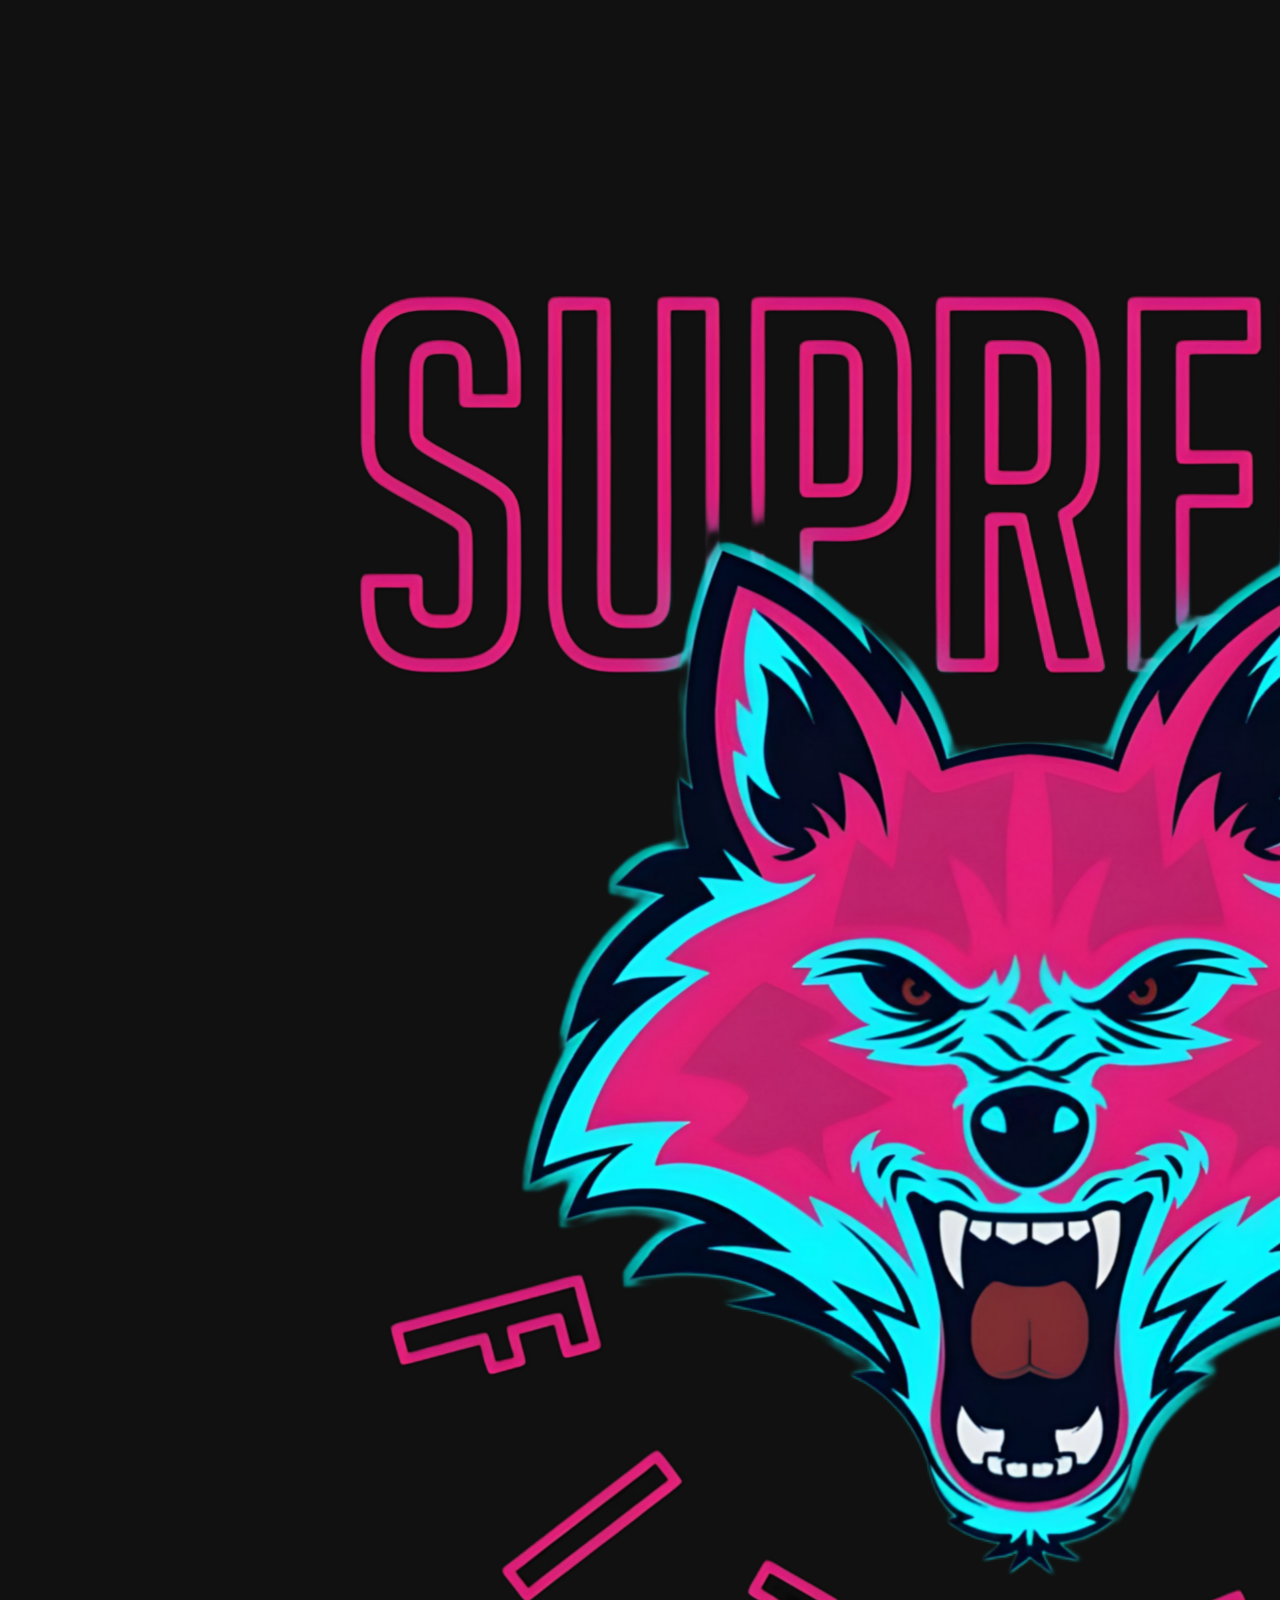
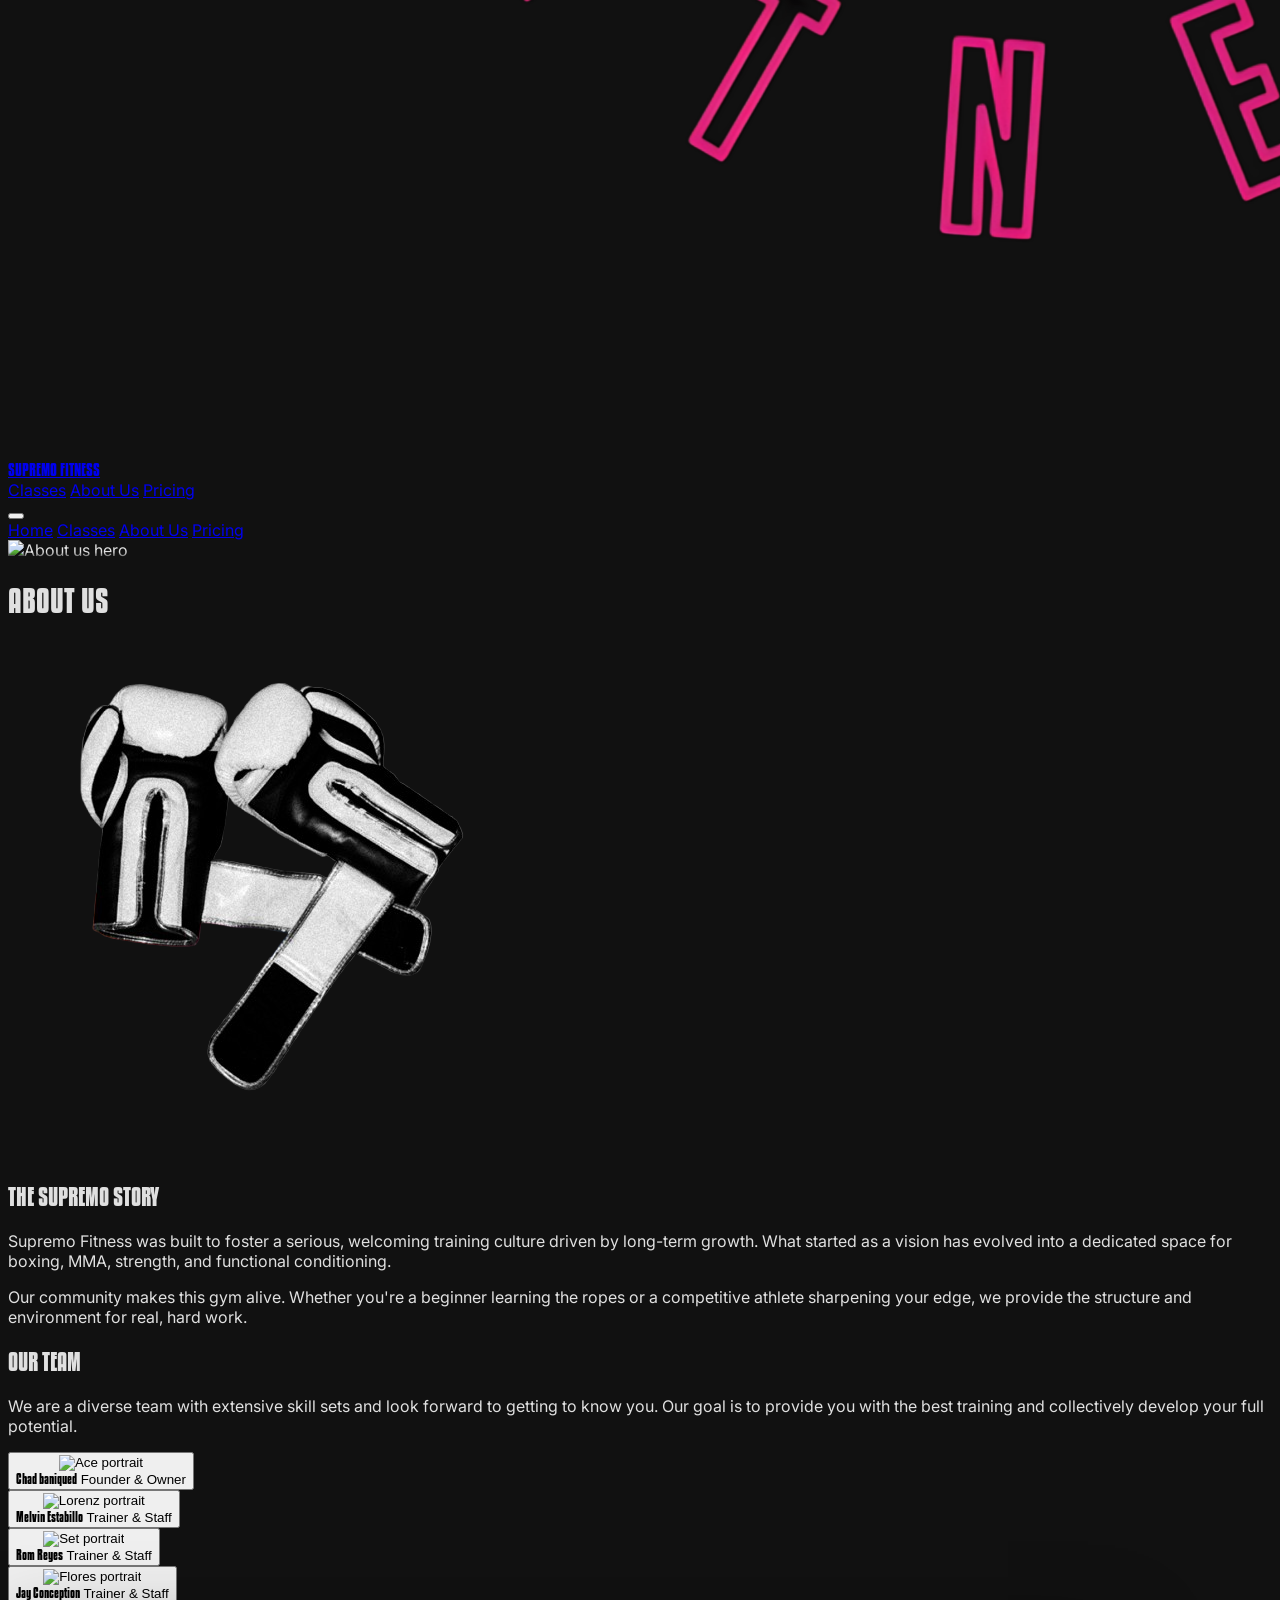
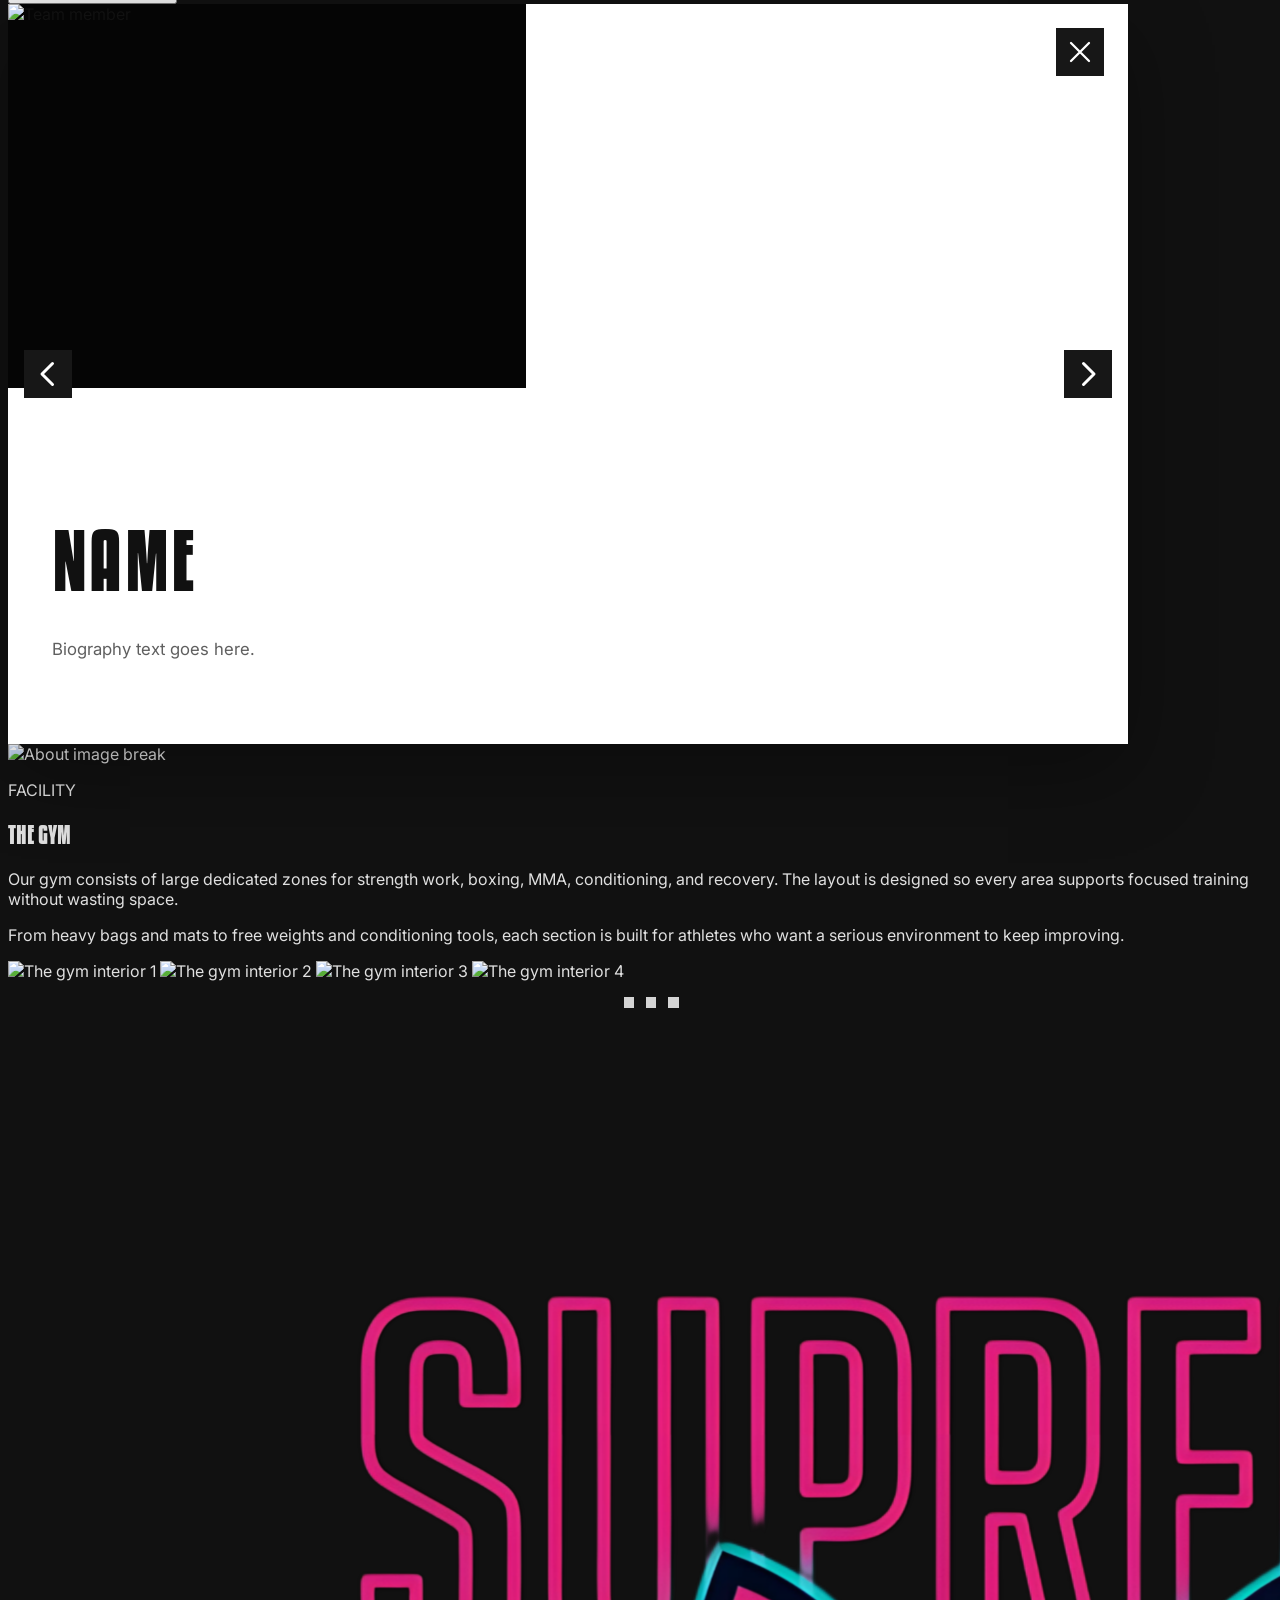
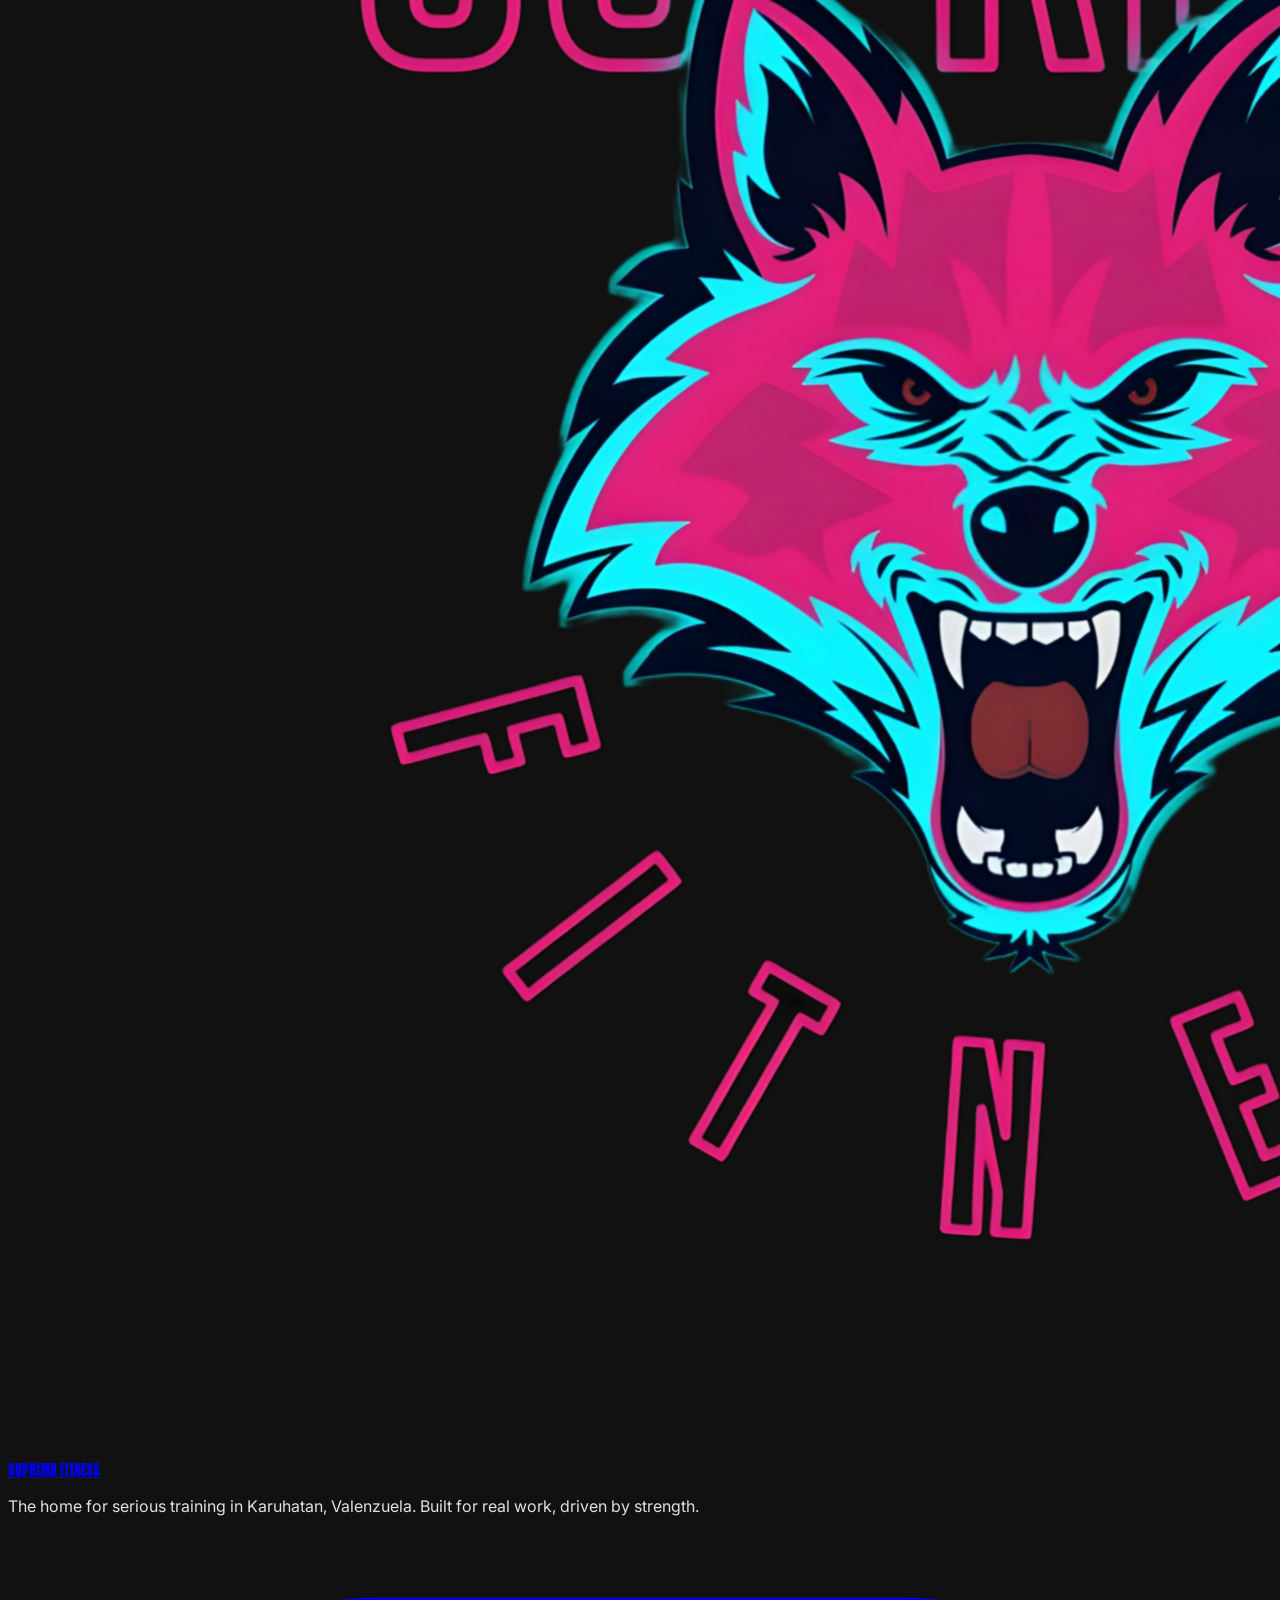
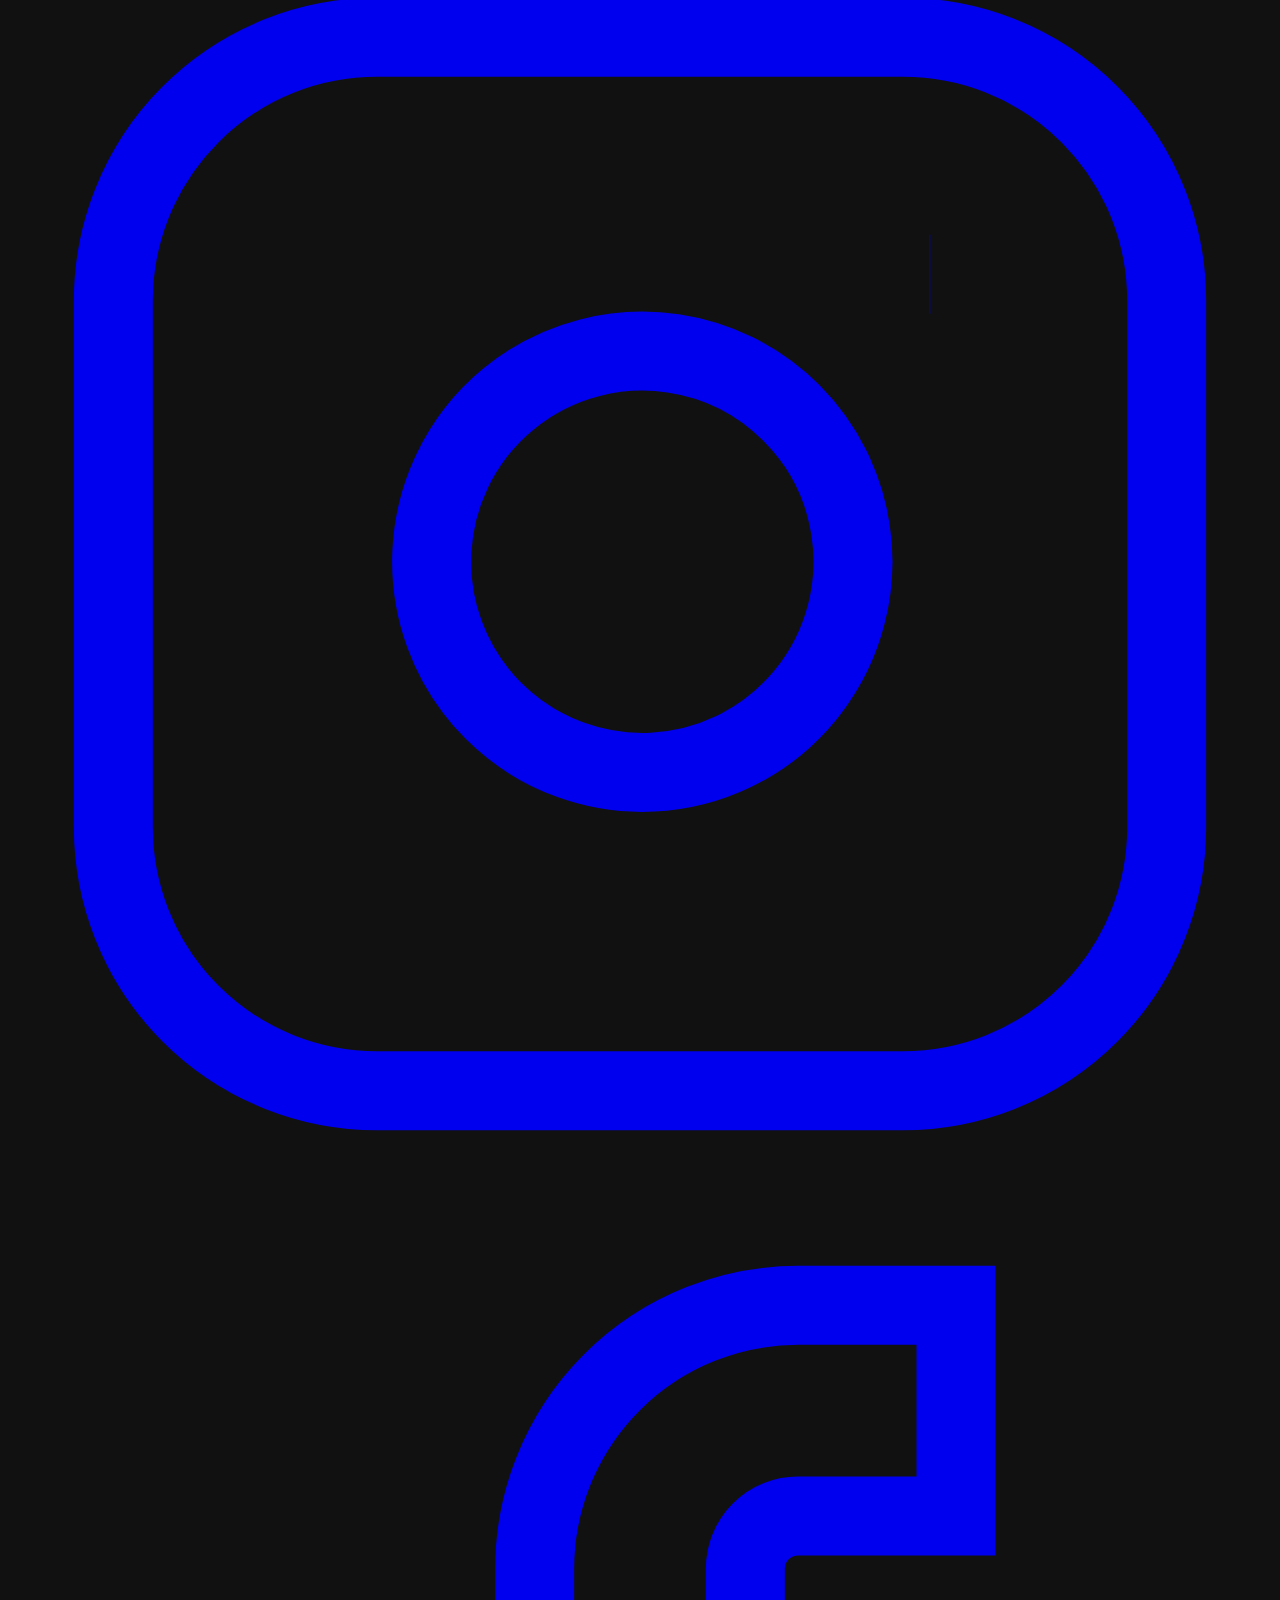
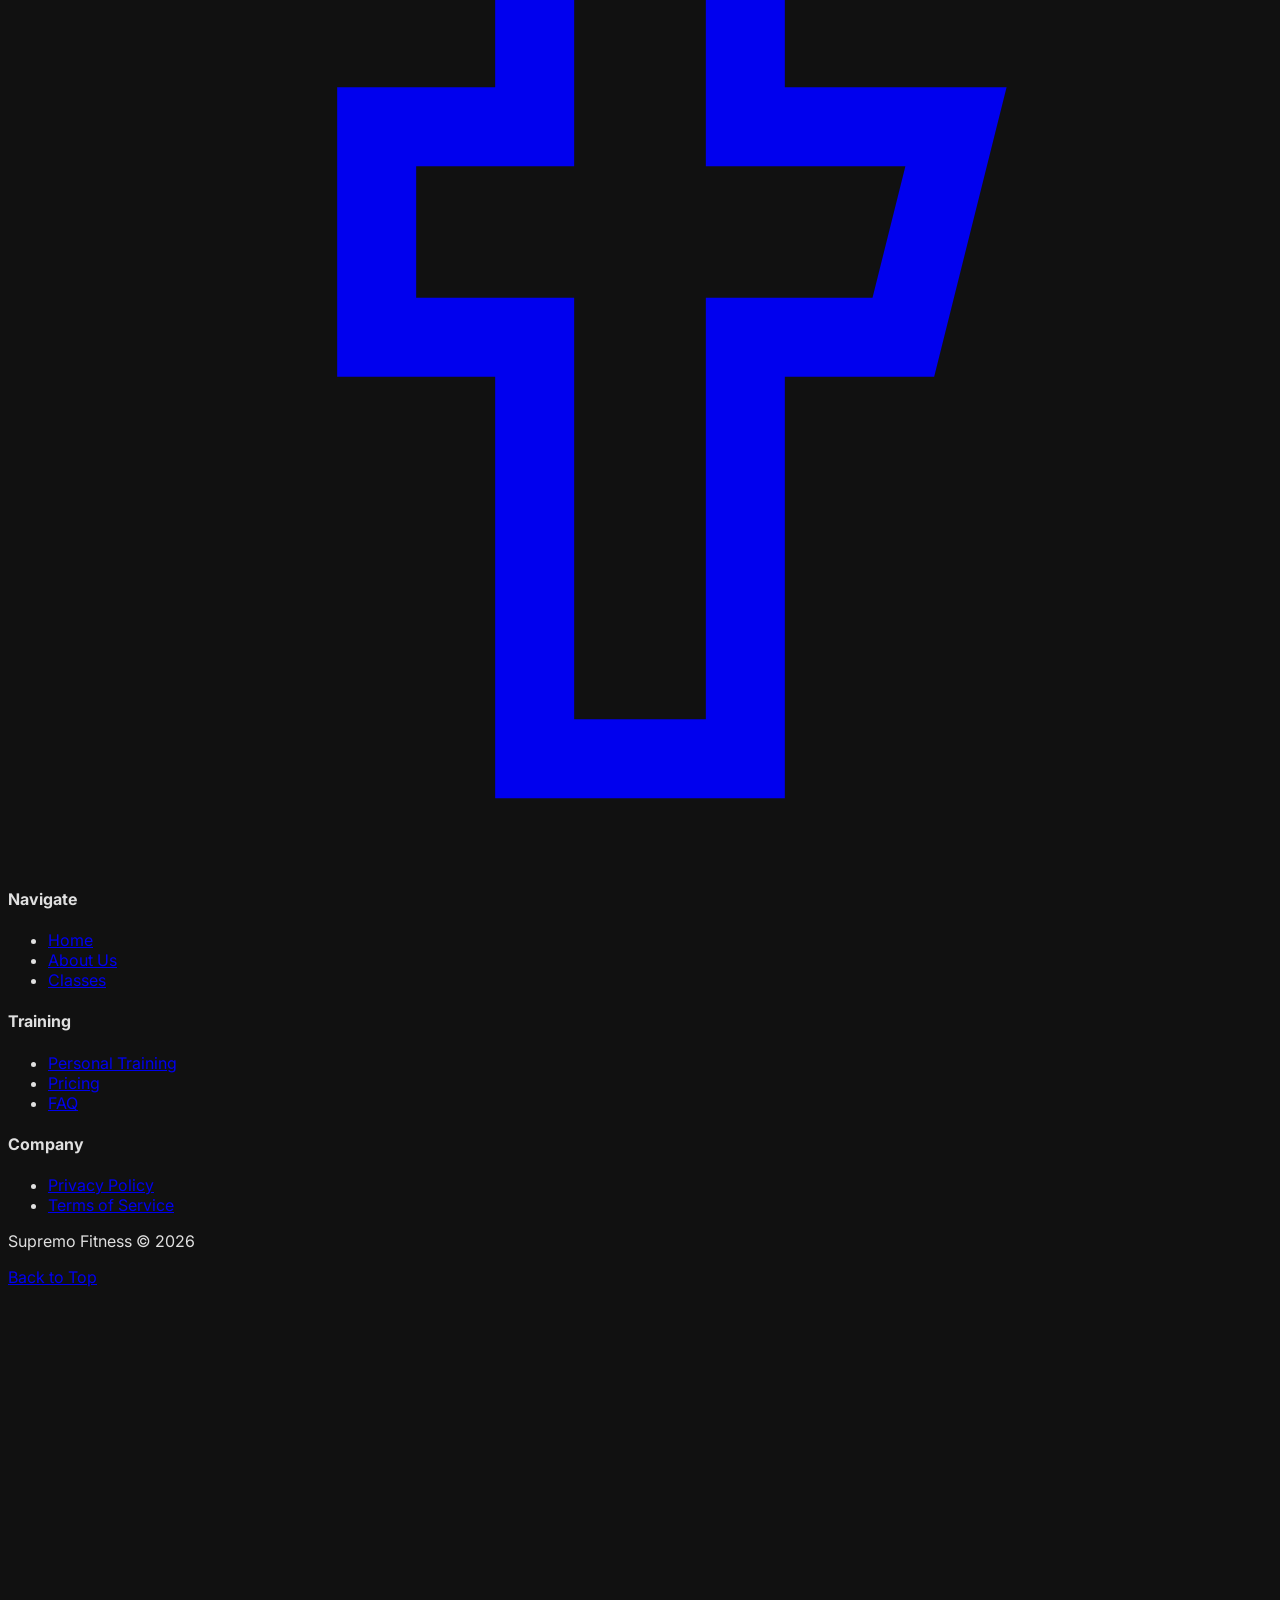
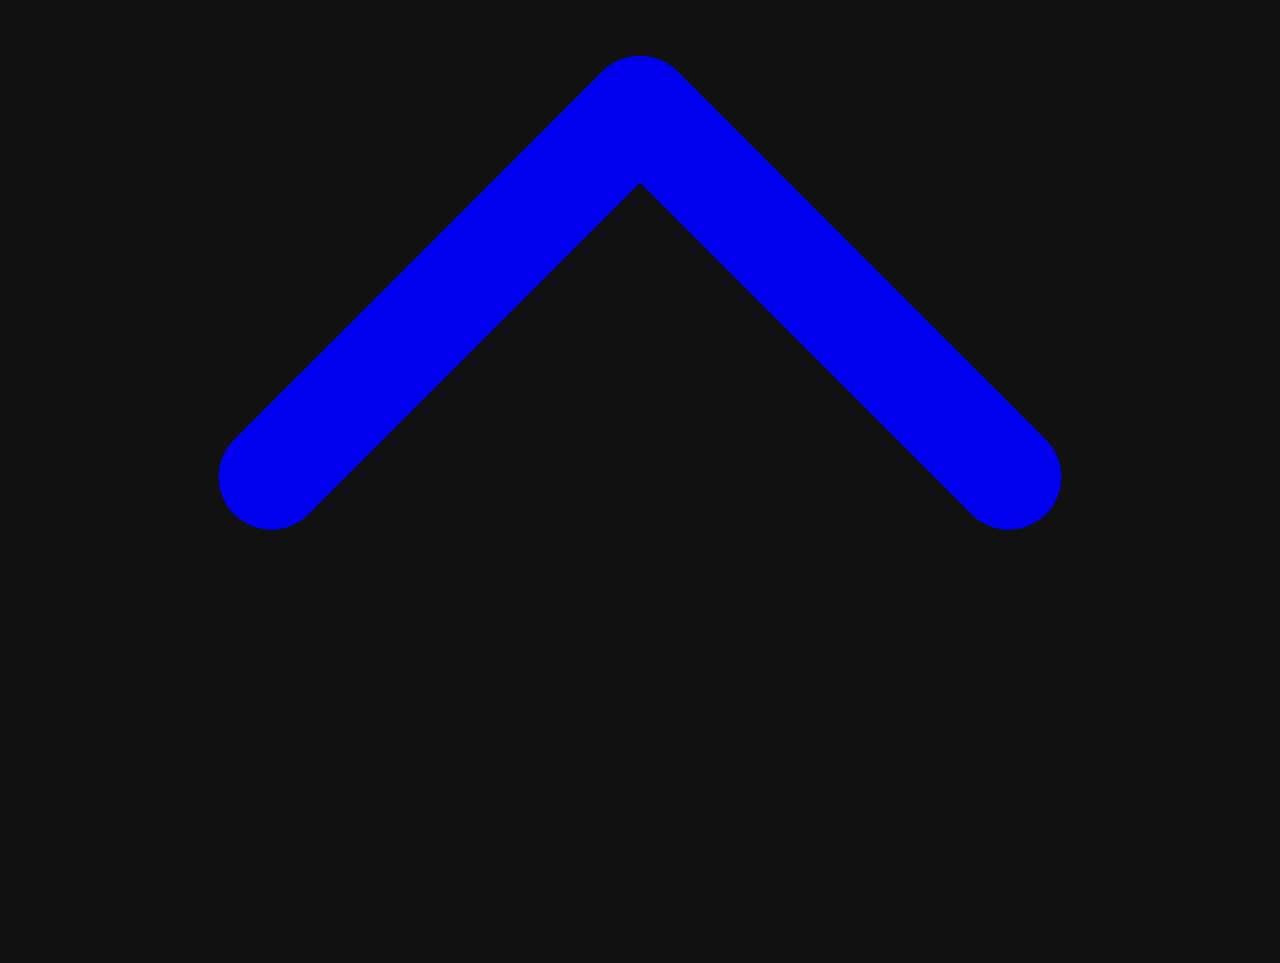
==== about.html @ c4a2ae85 "1st Layout" ====
<!doctype html>
<html lang="en">
  <head>
    <meta charset="UTF-8" />
    <meta name="viewport" content="width=device-width, initial-scale=1.0" />
    <title>About Us | Supremo Fitness</title>

    <script src="https://cdn.tailwindcss.com"></script>

    <link
      href="https://fonts.googleapis.com/css2?family=Inter:wght@300;400;500;600;700;900&display=swap"
      rel="stylesheet"
    />

    <link rel="stylesheet" href="style.css" />

    <script src="main.js" defer></script>
  </head>
  <body
    class="antialiased relative z-0 bg-transparent text-white overflow-x-hidden"
  >
    <!-- Background Global Glows -->
    <div
      class="fixed inset-0 z-[-1] pointer-events-none overflow-hidden bg-[#111111]"
    >
      <div
        class="absolute top-[5%] left-[5%] w-[350px] md:w-[650px] h-[350px] md:h-[650px] bg-[#ff00a0] opacity-[0.06] rounded-full blur-[100px] md:blur-[140px] mix-blend-screen transform-gpu"
      ></div>
      <div
        class="absolute bottom-[5%] right-[5%] w-[350px] md:w-[650px] h-[350px] md:h-[650px] bg-[#00ffff] opacity-[0.06] rounded-full blur-[100px] md:blur-[140px] mix-blend-screen transform-gpu"
      ></div>
    </div>

    <header
      id="navbar"
      class="fixed top-0 left-0 w-full z-50 backdrop-blur-md text-white border-b border-white/10 transition-all duration-300 h-16 md:h-20"
    >
      <div class="w-full flex items-center justify-between h-full">
        <div
          class="flex-shrink-0 flex items-center h-full pl-6 md:pl-16 xl:pl-24"
        >
          <a
            href="index.html"
            class="flex items-center gap-3 hover:text-gray-300 transition-colors z-50"
          >
            <img
              src="assets/Transparent logo.png"
              alt="Logo"
              class="w-8 md:w-10 h-auto object-contain"
            />
            <span
              class="font-kenyan text-2xl md:text-3xl tracking-widest uppercase whitespace-nowrap mt-1"
              >SUPREMO FITNESS</span
            >
          </a>
        </div>
       <nav
          class="hidden lg:flex flex-1 justify-end items-center h-full space-x-12 pr-6 md:pr-16 xl:pr-24">
          <a
            href="index.html#classes"
            class="font-sans text-[15px] font-bold tracking-[0.1em] uppercase text-white hover:text-gray-300 transition-colors"
            >Classes</a
          >
          <a
            href="about.html"
            class="font-sans text-[15px] font-bold tracking-[0.1em] uppercase text-white hover:text-gray-300 transition-colors"
            >About Us</a
          >
          <a
            href="index.html#pricing"
            class="font-sans text-[15px] font-bold tracking-[0.1em] uppercase text-white hover:text-gray-300 transition-colors"
            >Pricing</a
          >
        </nav>


        <div class="flex lg:hidden items-center h-full pr-6 md:pr-16">
          <button
            id="nav-toggle"
            type="button"
            class="flex flex-col justify-center items-center w-8 h-8 space-y-1.5 focus:outline-none"
          >
            <span
              class="block w-6 h-[2px] bg-white transition-transform duration-300 origin-center"
            ></span>
            <span
              class="block w-6 h-[2px] bg-white transition-opacity duration-300"
            ></span>
            <span
              class="block w-6 h-[2px] bg-white transition-transform duration-300 origin-center"
            ></span>
          </button>
        </div>
      </div>
      <div
          id="nav-panel"
          class="absolute top-full left-0 w-full bg-black/95 backdrop-blur-md border-b border-white/10 hidden flex-col py-6 px-6 gap-6 shadow-xl rounded-none"
        >
          <a
            href="index.html"
            class="font-sans text-sm font-bold tracking-[0.1em] uppercase text-white hover:text-gray-300 block w-full text-center transition-colors"
            >Home</a
          >
          <a
            href="index.html#classes"
            class="font-sans text-sm font-bold tracking-[0.1em] uppercase text-white hover:text-gray-300 block w-full text-center transition-colors"
            >Classes</a
          >
          <a
            href="about.html"
            class="font-sans text-sm font-bold tracking-[0.1em] uppercase text-white hover:text-gray-300 block w-full text-center transition-colors"
            >About Us</a
          >
          <a
            href="index.html#pricing"
            class="font-sans text-sm font-bold tracking-[0.1em] uppercase text-white hover:text-gray-300 block w-full text-center transition-colors"
            >Pricing</a
          >
</div>
    </header>

    <!-- INTRO HERO (Full Screen height so bottom section is hidden at start) -->
    <main
      class="relative h-screen min-h-[600px] w-full overflow-hidden flex items-center justify-center z-20"
    >
      <div
        class="absolute inset-0 z-0"
        style="
          -webkit-mask-image: linear-gradient(
            to bottom,
            rgba(0, 0, 0, 1) 60%,
            rgba(0, 0, 0, 0) 100%
          );
          mask-image: linear-gradient(
            to bottom,
            rgba(0, 0, 0, 1) 60%,
            rgba(0, 0, 0, 0) 100%
          );
        "
      >
        <img
          src="https://images.unsplash.com/photo-1517836357463-d25dfeac3438?q=80&w=1470&auto=format&fit=crop"
          alt="About us hero"
          class="w-full h-full object-cover grayscale opacity-[0.35]"
        />
      </div>
      <div
        class="w-full px-8 md:px-16 xl:px-24 z-20 relative flex flex-col items-center text-center mt-12"
      >
        <h1
          class="font-kenyan text-[7rem] sm:text-[9rem] md:text-[11rem] lg:text-[14rem] leading-none uppercase tracking-wider drop-shadow-2xl"
        >
          ABOUT US
        </h1>
      </div>
    </main>

    <!-- NORMAL SIZED SUPREMO STORY SECTION -->
    <section class="py-16 md:py-24 w-full relative z-10 bg-transparent flex justify-center">
      <div class="w-full px-8 md:px-16 xl:px-24 relative z-10 max-w-[1400px]">
        <div
          class="grid grid-cols-1 lg:grid-cols-[0.8fr_1.2fr] gap-12 lg:gap-16 items-center"
        >
          <div class="relative w-full flex items-center justify-center lg:justify-end">
            <!-- Big Gloves - Made slightly larger (max-w values increased) -->
            <img
              src="assets/bxgloves.png"
              alt="Gloves"
              class="w-full max-w-[28rem] md:max-w-[36rem] lg:max-w-[46rem] xl:max-w-[52rem] h-auto object-contain grayscale drop-shadow-[0_15px_30px_rgba(0,0,0,0.9)] transform hover:scale-105 transition-transform duration-700"
            />
          </div>
          <!-- Text untouched from your previous request (matching The Gym facility section) -->
          <div
            class="text-left text-base md:text-lg text-gray-300 leading-relaxed font-medium space-y-6 drop-shadow-md w-full max-w-[800px] mx-auto lg:mx-0"
          >
            <!-- 1 Line Header via whitespace-nowrap -->
            <h2
              class="font-kenyan text-5xl md:text-6xl lg:text-[5.5rem] xl:text-[6.5rem] text-white uppercase tracking-wider mb-2 leading-[0.85] whitespace-nowrap"
            >
              THE SUPREMO STORY
            </h2>
            <p>
              Supremo Fitness was built to foster a serious, welcoming training culture driven by long-term growth. What started as a vision has evolved into a dedicated space for boxing, MMA, strength, and functional conditioning.
            </p>
            <p>
              Our community makes this gym alive. Whether you're a beginner learning the ropes or a competitive athlete sharpening your edge, we provide the structure and environment for real, hard work.
            </p>
          </div>
        </div>
      </div>
    </section>

    <!-- OUR TEAM: ENHANCED MONOCHROME HIERARCHY CHART SECTION -->
    <section class="py-24 md:py-32 w-full relative z-10 border-t border-white/10 bg-transparent overflow-hidden">
      <div class="w-full px-8 md:px-16 xl:px-24 relative z-10">
        <div class="text-center mb-20 md:mb-32 flex flex-col items-center">
          <h2 class="font-kenyan text-6xl md:text-8xl lg:text-[9rem] uppercase tracking-wider leading-[0.85] text-white drop-shadow-lg mb-8">
            OUR TEAM
          </h2>
          <p class="text-center text-gray-300 text-sm md:text-xl leading-relaxed font-sans max-w-4xl font-medium drop-shadow-md">
            We are a diverse team with extensive skill sets and look forward to
            getting to know you. Our goal is to provide you with the best
            training and collectively develop your full potential.
          </p>
        </div>

        <!-- SCALED-UP MONOCHROME HIERARCHY TREE LAYOUT -->
        <div class="flex flex-col md:flex-row items-center justify-center w-full max-w-[1400px] mx-auto mt-12 relative">
            
            <!-- Left Branch: Owner Level -->
            <div class="flex flex-col items-center md:items-end w-full md:w-1/2 relative md:pr-[80px] lg:pr-[120px] z-10">
                
                <button
                  type="button"
                  class="group relative w-[280px] md:w-[320px] lg:w-[420px] h-[100px] lg:h-[130px] flex items-center bg-[#0a0a0a] border border-white/10 hover:border-white/50 rounded-full shadow-2xl hover:shadow-[0_0_30px_rgba(255,255,255,0.15)] transition-all duration-300 ml-[50px] lg:ml-[70px] md:ml-0 focus:outline-none z-10 cursor-pointer"
                  data-team-card
                  data-name="Chad baniqued"
                  data-image="https://scontent.fmnl4-2.fna.fbcdn.net/v/t39.30808-6/472746939_578091061742026_5169691273355289058_n.jpg?_nc_cat=101&ccb=1-7&_nc_sid=7b2446&_nc_eui2=AeHYXpkW_9f6Zp91gslN4RQ8Jv5IPyKZNZMm_kg_Ipk1k_-voFbYNQ7J9hvrSHS4xQ876kn_vfJ6fd6lXpwUfIzc&_nc_ohc=zIojsheUjLMQ7kNvwGf2DQ-&_nc_oc=Adp5wdl2ND1icN0a1R81HxekmaBbyF5_YkauD4XPSEAddzTMTmejMzD8rr6DqibgxQRFjGfwdN5nG4nVXtBDduo-&_nc_zt=23&_nc_ht=scontent.fmnl4-2.fna&_nc_gid=lKbxPa8FsU5R_qfissStaQ&_nc_ss=7b2a8&oh=00_Af1y81Q2TGRZ2r8MLYeOFEzrgS5CG5nyN_t2CjRnlh1xIg&oe=69F2912C"
                  data-bio="keeps the front of house running smoothly and helps create the welcoming atmosphere members feel the moment they walk in. Her combat-sports background gives her a practical understanding of what members need before and after training."
                >
                  <div class="absolute -left-[50px] lg:-left-[70px] w-[100px] lg:w-[140px] h-[100px] lg:h-[140px] rounded-full border-[5px] border-[#0a0a0a] bg-black overflow-hidden shadow-[0_0_25px_rgba(0,0,0,0.9)] group-hover:border-white/50 transition-all duration-300 z-20">
                    <img src="https://scontent.fmnl4-2.fna.fbcdn.net/v/t39.30808-6/472746939_578091061742026_5169691273355289058_n.jpg?_nc_cat=101&ccb=1-7&_nc_sid=7b2446&_nc_eui2=AeHYXpkW_9f6Zp91gslN4RQ8Jv5IPyKZNZMm_kg_Ipk1k_-voFbYNQ7J9hvrSHS4xQ876kn_vfJ6fd6lXpwUfIzc&_nc_ohc=zIojsheUjLMQ7kNvwGf2DQ-&_nc_oc=Adp5wdl2ND1icN0a1R81HxekmaBbyF5_YkauD4XPSEAddzTMTmejMzD8rr6DqibgxQRFjGfwdN5nG4nVXtBDduo-&_nc_zt=23&_nc_ht=scontent.fmnl4-2.fna&_nc_gid=lKbxPa8FsU5R_qfissStaQ&_nc_ss=7b2a8&oh=00_Af1y81Q2TGRZ2r8MLYeOFEzrgS5CG5nyN_t2CjRnlh1xIg&oe=69F2912C" alt="Ace portrait" class="w-full h-full object-cover grayscale opacity-80 group-hover:scale-110 group-hover:opacity-100 transition-all duration-500" />
                  </div>
                  <div class="pl-[65px] lg:pl-[95px] pr-8 flex flex-col items-start w-full text-left">
                    <span class="font-kenyan text-3xl md:text-4xl lg:text-5xl text-white uppercase tracking-wider group-hover:text-gray-200 transition-colors drop-shadow-md leading-none mt-2 lg:mt-3">Chad baniqued</span>
                    <span class="font-sans text-xs lg:text-sm font-bold text-gray-400 uppercase tracking-widest mt-1 lg:mt-2">Founder & Owner</span>
                  </div>
                </button>

                <!-- Horizontal Connector Out (Desktop) -> Monochrome -->
                <div class="hidden md:block absolute right-0 top-1/2 w-[80px] lg:w-[120px] h-[2px] bg-white/20 transform -translate-y-1/2 z-0"></div>
            </div>

            <!-- Vertical Connector Drop (Mobile) -> Monochrome -->
            <div class="w-[2px] h-[60px] bg-white/20 block md:hidden z-0"></div>

            <!-- Right Branch: Staff Level -->
            <div class="flex flex-col gap-10 lg:gap-14 w-full md:w-1/2 relative md:pl-[80px] lg:pl-[120px] z-10 items-center md:items-start">
                
                <!-- Central Vertical Trunk Spanning Staff (Desktop) -> Monochrome -->
                <div class="hidden md:block absolute left-0 top-[50px] lg:top-[65px] bottom-[50px] lg:bottom-[65px] w-[2px] bg-white/20 z-0"></div>

                <!-- Staff 1 -->
                <div class="relative flex justify-start w-full max-w-[280px] md:max-w-[320px] lg:max-w-[420px]">
                    <!-- Entry Line -> Monochrome -->
                    <div class="hidden md:block absolute left-[-80px] lg:left-[-120px] top-1/2 w-[80px] lg:w-[120px] h-[2px] bg-white/20 transform -translate-y-1/2 z-0"></div>
                    <button
                      type="button"
                      class="group relative w-[280px] md:w-[320px] lg:w-[420px] h-[100px] lg:h-[130px] flex items-center bg-[#0a0a0a] border border-white/10 hover:border-white/50 rounded-full shadow-2xl hover:shadow-[0_0_30px_rgba(255,255,255,0.15)] transition-all duration-300 ml-[50px] lg:ml-0 focus:outline-none z-10 cursor-pointer"
                      data-team-card
                      data-name="Melvin Estabillo"
                      data-image="https://scontent.fmnl4-2.fna.fbcdn.net/v/t39.30808-6/472746939_578091061742026_5169691273355289058_n.jpg?_nc_cat=101&ccb=1-7&_nc_sid=7b2446&_nc_eui2=AeHYXpkW_9f6Zp91gslN4RQ8Jv5IPyKZNZMm_kg_Ipk1k_-voFbYNQ7J9hvrSHS4xQ876kn_vfJ6fd6lXpwUfIzc&_nc_ohc=zIojsheUjLMQ7kNvwGf2DQ-&_nc_oc=Adp5wdl2ND1icN0a1R81HxekmaBbyF5_YkauD4XPSEAddzTMTmejMzD8rr6DqibgxQRFjGfwdN5nG4nVXtBDduo-&_nc_zt=23&_nc_ht=scontent.fmnl4-2.fna&_nc_gid=lKbxPa8FsU5R_qfissStaQ&_nc_ss=7b2a8&oh=00_Af1y81Q2TGRZ2r8MLYeOFEzrgS5CG5nyN_t2CjRnlh1xIg&oe=69F2912C"
                      data-bio="brings an athlete-first coaching approach shaped by years of training and competition. She helps members sharpen technique, build confidence, and move with more intent in every session."
                    >
                      <div class="absolute -left-[50px] lg:-left-[70px] w-[100px] lg:w-[140px] h-[100px] lg:h-[140px] rounded-full border-[5px] border-[#0a0a0a] bg-black overflow-hidden shadow-[0_0_25px_rgba(0,0,0,0.9)] group-hover:border-white/50 transition-all duration-300 z-20">
                        <img src="https://scontent.fmnl4-2.fna.fbcdn.net/v/t39.30808-6/472746939_578091061742026_5169691273355289058_n.jpg?_nc_cat=101&ccb=1-7&_nc_sid=7b2446&_nc_eui2=AeHYXpkW_9f6Zp91gslN4RQ8Jv5IPyKZNZMm_kg_Ipk1k_-voFbYNQ7J9hvrSHS4xQ876kn_vfJ6fd6lXpwUfIzc&_nc_ohc=zIojsheUjLMQ7kNvwGf2DQ-&_nc_oc=Adp5wdl2ND1icN0a1R81HxekmaBbyF5_YkauD4XPSEAddzTMTmejMzD8rr6DqibgxQRFjGfwdN5nG4nVXtBDduo-&_nc_zt=23&_nc_ht=scontent.fmnl4-2.fna&_nc_gid=lKbxPa8FsU5R_qfissStaQ&_nc_ss=7b2a8&oh=00_Af1y81Q2TGRZ2r8MLYeOFEzrgS5CG5nyN_t2CjRnlh1xIg&oe=69F2912C" alt="Lorenz portrait" class="w-full h-full object-cover grayscale opacity-80 group-hover:scale-110 group-hover:opacity-100 transition-all duration-500" />
                      </div>
                      <div class="pl-[65px] lg:pl-[95px] pr-8 flex flex-col items-start w-full text-left">
                      <span class="font-kenyan text-2xl md:text-3xl lg:text-4xl text-white uppercase tracking-wider group-hover:text-gray-200 transition-colors drop-shadow-md leading-none mt-2 lg:mt-3 whitespace-nowrap">Melvin Estabillo</span>
                        <span class="font-sans text-xs lg:text-sm font-bold text-gray-400 uppercase tracking-widest mt-1 lg:mt-2">Trainer & Staff</span>
                      </div>
                    </button>
                </div>

                <!-- Staff 2 (NICO CHANGED TO SET) -->
                <div class="relative flex justify-start w-full max-w-[280px] md:max-w-[320px] lg:max-w-[420px]">
                    <!-- Entry Line -> Monochrome -->
                    <div class="hidden md:block absolute left-[-80px] lg:left-[-120px] top-1/2 w-[80px] lg:w-[120px] h-[2px] bg-white/20 transform -translate-y-1/2 z-0"></div>
                    <button
                      type="button"
                      class="group relative w-[280px] md:w-[320px] lg:w-[420px] h-[100px] lg:h-[130px] flex items-center bg-[#0a0a0a] border border-white/10 hover:border-white/50 rounded-full shadow-2xl hover:shadow-[0_0_30px_rgba(255,255,255,0.15)] transition-all duration-300 ml-[50px] lg:ml-0 focus:outline-none z-10 cursor-pointer"
                      data-team-card
                      data-name="Rom Reyes"
                      data-image="https://scontent.fmnl8-3.fna.fbcdn.net/v/t39.30808-6/322349575_1217681342490625_5485333016449740874_n.jpg?_nc_cat=105&ccb=1-7&_nc_sid=1d70fc&_nc_eui2=AeGZFgiYz9vAKqRBeo32k_vGp-rA620b2dmn6sDrbRvZ2RhyRP7UC5f4tW-IqNMYqBNaC-_G2g4m4CsMWOUYKFi5&_nc_ohc=IvA1svaZwOkQ7kNvwFQxobP&_nc_oc=AdrnUYBIc01BXxtEp99Tyht0m4gBLpCzI5YtgMHYihOaQn-hoScfDhcNz1PtBvaeiDM&_nc_zt=23&_nc_ht=scontent.fmnl8-3.fna&_nc_gid=HMMbVv6drsv6wWffbZny3g&_nc_ss=7b2a8&oh=00_Af2Vd_LGhQ-YO2fL97ullzlQCplkDrlcd1_eqrxiQ0uppQ&oe=69F7546F"
                    >
                      <div class="absolute -left-[50px] lg:-left-[70px] w-[100px] lg:w-[140px] h-[100px] lg:h-[140px] rounded-full border-[5px] border-[#0a0a0a] bg-black overflow-hidden shadow-[0_0_25px_rgba(0,0,0,0.9)] group-hover:border-white/50 transition-all duration-300 z-20">
                        <img src="https://scontent.fmnl8-3.fna.fbcdn.net/v/t39.30808-6/322349575_1217681342490625_5485333016449740874_n.jpg?_nc_cat=105&ccb=1-7&_nc_sid=1d70fc&_nc_eui2=AeGZFgiYz9vAKqRBeo32k_vGp-rA620b2dmn6sDrbRvZ2RhyRP7UC5f4tW-IqNMYqBNaC-_G2g4m4CsMWOUYKFi5&_nc_ohc=IvA1svaZwOkQ7kNvwFQxobP&_nc_oc=AdrnUYBIc01BXxtEp99Tyht0m4gBLpCzI5YtgMHYihOaQn-hoScfDhcNz1PtBvaeiDM&_nc_zt=23&_nc_ht=scontent.fmnl8-3.fna&_nc_gid=HMMbVv6drsv6wWffbZny3g&_nc_ss=7b2a8&oh=00_Af2Vd_LGhQ-YO2fL97ullzlQCplkDrlcd1_eqrxiQ0uppQ&oe=69F7546F" alt="Set portrait" class="w-full h-full object-cover grayscale opacity-80 group-hover:scale-110 group-hover:opacity-100 transition-all duration-500" />
                      </div>
                      <div class="pl-[65px] lg:pl-[95px] pr-8 flex flex-col items-start w-full text-left">
                        <span class="font-kenyan text-3xl md:text-4xl lg:text-5xl text-white uppercase tracking-wider group-hover:text-gray-200 transition-colors drop-shadow-md leading-none mt-2 lg:mt-3">Rom Reyes</span>
                        <span class="font-sans text-xs lg:text-sm font-bold text-gray-400 uppercase tracking-widest mt-1 lg:mt-2">Trainer & Staff</span>
                      </div>
                    </button>
                </div>

                <!-- Staff 3 -->
                <div class="relative flex justify-start w-full max-w-[280px] md:max-w-[320px] lg:max-w-[420px]">
                    <!-- Entry Line -> Monochrome -->
                    <div class="hidden md:block absolute left-[-80px] lg:left-[-120px] top-1/2 w-[80px] lg:w-[120px] h-[2px] bg-white/20 transform -translate-y-1/2 z-0"></div>
                    <button
                      type="button"
                      class="group relative w-[280px] md:w-[320px] lg:w-[420px] h-[100px] lg:h-[130px] flex items-center bg-[#0a0a0a] border border-white/10 hover:border-white/50 rounded-full shadow-2xl hover:shadow-[0_0_30px_rgba(255,255,255,0.15)] transition-all duration-300 ml-[50px] lg:ml-0 focus:outline-none z-10 cursor-pointer"
                      data-team-card
                      data-name="Jay Conception"
                      data-image="https://scontent.fmnl4-2.fna.fbcdn.net/v/t39.30808-6/472746939_578091061742026_5169691273355289058_n.jpg?_nc_cat=101&ccb=1-7&_nc_sid=7b2446&_nc_eui2=AeHYXpkW_9f6Zp91gslN4RQ8Jv5IPyKZNZMm_kg_Ipk1k_-voFbYNQ7J9hvrSHS4xQ876kn_vfJ6fd6lXpwUfIzc&_nc_ohc=zIojsheUjLMQ7kNvwGf2DQ-&_nc_oc=Adp5wdl2ND1icN0a1R81HxekmaBbyF5_YkauD4XPSEAddzTMTmejMzD8rr6DqibgxQRFjGfwdN5nG4nVXtBDduo-&_nc_zt=23&_nc_ht=scontent.fmnl4-2.fna&_nc_gid=lKbxPa8FsU5R_qfissStaQ&_nc_ss=7b2a8&oh=00_Af1y81Q2TGRZ2r8MLYeOFEzrgS5CG5nyN_t2CjRnlh1xIg&oe=69F2912C"
                      data-bio="combines intensity and clarity in his coaching style. He works closely with members on discipline, progression, and training consistency so effort turns into visible results."
                    >
                      <div class="absolute -left-[50px] lg:-left-[70px] w-[100px] lg:w-[140px] h-[100px] lg:h-[140px] rounded-full border-[5px] border-[#0a0a0a] bg-black overflow-hidden shadow-[0_0_25px_rgba(0,0,0,0.9)] group-hover:border-white/50 transition-all duration-300 z-20">
                        <img src="https://scontent.fmnl4-2.fna.fbcdn.net/v/t39.30808-6/472746939_578091061742026_5169691273355289058_n.jpg?_nc_cat=101&ccb=1-7&_nc_sid=7b2446&_nc_eui2=AeHYXpkW_9f6Zp91gslN4RQ8Jv5IPyKZNZMm_kg_Ipk1k_-voFbYNQ7J9hvrSHS4xQ876kn_vfJ6fd6lXpwUfIzc&_nc_ohc=zIojsheUjLMQ7kNvwGf2DQ-&_nc_oc=Adp5wdl2ND1icN0a1R81HxekmaBbyF5_YkauD4XPSEAddzTMTmejMzD8rr6DqibgxQRFjGfwdN5nG4nVXtBDduo-&_nc_zt=23&_nc_ht=scontent.fmnl4-2.fna&_nc_gid=lKbxPa8FsU5R_qfissStaQ&_nc_ss=7b2a8&oh=00_Af1y81Q2TGRZ2r8MLYeOFEzrgS5CG5nyN_t2CjRnlh1xIg&oe=69F2912C" alt="Flores portrait" class="w-full h-full object-cover grayscale opacity-80 group-hover:scale-110 group-hover:opacity-100 transition-all duration-500" />
                      </div>
                      <div class="pl-[65px] lg:pl-[95px] pr-8 flex flex-col items-start w-full text-left">
                        <span class="font-kenyan text-3xl md:text-4xl lg:text-5xl text-white uppercase tracking-wider group-hover:text-gray-200 transition-colors drop-shadow-md leading-none mt-2 lg:mt-3">Jay Conception</span>
                        <span class="font-sans text-xs lg:text-sm font-bold text-gray-400 uppercase tracking-widest mt-1 lg:mt-2">Trainer & Staff</span>
                      </div>
                    </button>
                </div>

            </div>
        </div>
      </div>
    </section>

    <!-- REFINED, ENHANCED, MONOCHROME MODAL SECTION -->
    <div
      id="team-modal"
      class="fixed inset-0 z-[100] hidden items-center justify-center bg-black/95 backdrop-blur-md p-4 md:p-8"
      aria-hidden="true"
    >
      <div
        class="team-modal-panel relative w-full max-w-5xl bg-[#111111] border border-white/10 rounded-none shadow-2xl p-8 md:p-16 flex flex-col md:flex-row items-center gap-8 md:gap-16"
        role="dialog"
        aria-modal="true"
        aria-labelledby="modal-name"
      >
        <!-- Sleek Close Button -->
        <button
          type="button"
          class="team-modal-close absolute top-6 right-6 z-30 text-gray-500 hover:text-white transition-colors focus:outline-none"
          data-team-close
          aria-label="Close team modal"
        >
          <svg
            xmlns="http://www.w3.org/2000/svg"
            class="h-8 w-8"
            fill="none"
            viewBox="0 0 24 24"
            stroke="currentColor"
          >
            <path
              stroke-linecap="round"
              stroke-linejoin="round"
              stroke-width="1.5"
              d="M6 18L18 6M6 6l12 12"
            />
          </svg>
        </button>

        <!-- Redesigned Previous Arrow -->
        <button
          type="button"
          class="team-modal-nav team-modal-nav-prev absolute left-2 md:left-8 top-1/2 -translate-y-1/2 z-30 text-white bg-black/40 hover:bg-black p-3 md:p-4 border border-white/10 hover:border-white/40 rounded-full transition-all focus:outline-none backdrop-blur-sm"
          data-team-prev
          aria-label="Previous team member"
        >
          <svg
            xmlns="http://www.w3.org/2000/svg"
            class="h-6 w-6"
            fill="none"
            viewBox="0 0 24 24"
            stroke="currentColor"
          >
            <path
              stroke-linecap="round"
              stroke-linejoin="round"
              stroke-width="2"
              d="M15 19l-7-7 7-7"
            />
          </svg>
        </button>

        <!-- Internal Modal Content Layout -->
        <div class="w-full flex flex-col md:flex-row items-center gap-8 md:gap-16 z-20 relative px-6 md:px-12">
            <!-- Image Area -->
            <div
              class="team-modal-image-wrap w-full md:w-2/5 max-w-[350px] aspect-[3/4] border border-white/10 bg-black flex-shrink-0 relative shadow-[0_0_30px_rgba(0,0,0,0.8)]"
            >
              <img
                id="modal-image"
                src=""
                alt="Team member"
                class="team-modal-image w-full h-full object-cover grayscale opacity-90"
              />
            </div>
            
            <!-- Text Area -->
            <div class="team-modal-copy w-full md:w-3/5 text-center md:text-left flex flex-col justify-center">
              <h3
                id="modal-name"
                class="team-modal-name font-kenyan text-5xl md:text-[5rem] lg:text-[6rem] uppercase text-white mb-6 tracking-wider leading-none"
              >
                Name
              </h3>
              <!-- text-left to prevent word gaps -->
              <p
                id="modal-bio"
                class="team-modal-bio font-sans text-sm md:text-lg text-gray-300 leading-relaxed text-left max-w-xl"
              >
                Biography text goes here.
              </p>
            </div>
        </div>

        <!-- Redesigned Next Arrow -->
        <button
          type="button"
          class="team-modal-nav team-modal-nav-next absolute right-2 md:right-8 top-1/2 -translate-y-1/2 z-30 text-white bg-black/40 hover:bg-black p-3 md:p-4 border border-white/10 hover:border-white/40 rounded-full transition-all focus:outline-none backdrop-blur-sm"
          data-team-next
          aria-label="Next team member"
        >
          <svg
            xmlns="http://www.w3.org/2000/svg"
            class="h-6 w-6"
            fill="none"
            viewBox="0 0 24 24"
            stroke="currentColor"
          >
            <path
              stroke-linecap="round"
              stroke-linejoin="round"
              stroke-width="2"
              d="M9 5l7 7-7 7"
            />
          </svg>
        </button>
      </div>
    </div>

    <div
      class="w-full h-[60vh] md:h-[80vh] relative overflow-hidden z-10 border-t border-white/10 bg-transparent"
    >
      <img
        src="https://cdn.prod.website-files.com/655f1188cf5e283d9d642d99/65b1583d48a939a20cb944c3_home_section-divider_img-01-p-2000.webp"
        class="absolute inset-0 w-full h-full object-cover grayscale opacity-90 object-center"
        alt="About image break"
      />
    </div>

    <section
      class="py-24 md:py-32 w-full relative z-10 border-t border-white/10 bg-transparent"
    >
      <div class="w-full px-8 md:px-16 xl:px-24">
        <div
          class="bg-[#0a0a0a] border border-white/10 grid grid-cols-1 lg:grid-cols-2"
        >
          <div class="p-12 md:p-16 xl:p-24 flex flex-col justify-center">
            <p
              class="font-sans text-xs md:text-sm tracking-[0.2em] uppercase text-gray-400 mb-6"
            >
              FACILITY
            </p>
            <h2
              class="font-kenyan text-7xl md:text-8xl xl:text-[9rem] leading-[0.85] uppercase tracking-wider mb-8"
            >
              THE GYM
            </h2>
            <div
              class="text-left text-base md:text-lg text-gray-300 leading-relaxed font-medium space-y-6"
            >
              <p>
                Our gym consists of large dedicated zones for strength work,
                boxing, MMA, conditioning, and recovery. The layout is designed
                so every area supports focused training without wasting space.
              </p>
              <p>
                From heavy bags and mats to free weights and conditioning tools,
                each section is built for athletes who want a serious
                environment to keep improving.
              </p>
            </div>
          </div>

          <div
            class="min-h-[500px] md:min-h-full flex flex-col justify-end items-center p-8 border-t lg:border-t-0 lg:border-l border-white/10"
          >
            <div class="relative w-full h-[400px] md:h-full">
              <img
                src="https://scontent.fmnl4-7.fna.fbcdn.net/v/t39.30808-6/472843648_578086461742486_9004889153487065646_n.jpg?_nc_cat=111&ccb=1-7&_nc_sid=7b2446&_nc_eui2=AeFJ008NDFneA1sKCOdMrgAzwkrkiTzIzPLCSuSJPMjM8hyfvaBUHMbuIb-ZTOsl4J7BeBMosLcwaHUi56q5LUOc&_nc_ohc=Kng7fOehkGAQ7kNvwHsGQL9&_nc_oc=AdqsZIgAHjbo0m3_Rqro8KYSZOHi_QkcGjn7WfrxGBA_ql9I7vWwCR7dRlMBkp71Ly0Sn_E7iPwL5G1ktexHpoC8&_nc_zt=23&_nc_ht=scontent.fmnl4-7.fna&_nc_gid=OJ-8oRrqULh5EKxwzSyHxg&_nc_ss=7a3a8&oh=00_Af17cQ3AkUczhDqmQQNzJWjUMfVFDugq8lpFy1kSd5NtNw&oe=69EE9211"
                alt="The gym interior 1"
                class="gym-slide absolute inset-0 w-full h-full object-cover grayscale transition-opacity duration-500 opacity-100 z-10"
              />
              <img
                src="https://scontent.fmnl4-7.fna.fbcdn.net/v/t39.30808-6/472584372_578086635075802_4781467958335800202_n.jpg?_nc_cat=108&ccb=1-7&_nc_sid=7b2446&_nc_eui2=AeG_P6Lvq0vjbQ6ssaC5WHOz3lkNe82Epm7eWQ17zYSmbjuUgJH8IohEpy397MM6qSa1mSLKeytb-9oKb-EtyqYx&_nc_ohc=IBtQTbyv3cEQ7kNvwFXkMhZ&_nc_oc=AdrmoIkC4vFYzp0FktLcGL88P8HqEtZgwlhFsfFv14e6FHYcpiHxuoA8QbqCrbYuMqN8uAn5H8Nok2r58QHeUmWj&_nc_zt=23&_nc_ht=scontent.fmnl4-7.fna&_nc_gid=wwabCLaFzVz49WzHiZbYBw&_nc_ss=7a3a8&oh=00_Af2IoEq9hglL3m7m8QBJNnySdevyU95QCPVdeXHh1J6YJA&oe=69EE9164"
                alt="The gym interior 2"
                class="gym-slide absolute inset-0 w-full h-full object-cover grayscale transition-opacity duration-500 opacity-0 z-0"
              />
              <img
                src="https://scontent.fmnl4-3.fna.fbcdn.net/v/t39.30808-6/472746006_578086645075801_6475208223073468535_n.jpg?_nc_cat=110&ccb=1-7&_nc_sid=7b2446&_nc_eui2=AeG-I8s5pnhwj3eDg4b9eG2I7XAWSbRKI0jtcBZJtEojSFPbpYHrXyJmwfN9A17ph2Os4QxLvBxvuskGK-ykFgMm&_nc_ohc=6jJ7eF77XvAQ7kNvwGnt1C-&_nc_oc=AdoOCQc2Mfgdh7lgTgqece6-bl4Smt85MKZYqBE69p_MB7oL1RdwoY4T6XTWt05-5dZkEBK2hjZuMCWuO2nlBUZL&_nc_zt=23&_nc_ht=scontent.fmnl4-3.fna&_nc_gid=xiO2UcugXB7tYhAwPKyssA&_nc_ss=7a3a8&oh=00_Af1pe0itgf1lEH-ebN-8HXc26Htih52fJizG_of1Pfq3cQ&oe=69EE6E41"
                alt="The gym interior 3"
                class="gym-slide absolute inset-0 w-full h-full object-cover grayscale transition-opacity duration-500 opacity-0 z-0"
              />
              <img
                src="https://scontent.fmnl4-4.fna.fbcdn.net/v/t39.30808-6/472801429_578086755075790_267284576660515233_n.jpg?_nc_cat=100&ccb=1-7&_nc_sid=7b2446&_nc_eui2=AeHjcTl0Q4fyoCoB7BkWnJP5CY70NzCRiRIJjvQ3MJGJEojHowHfPBxrQqvVmEdSMXNocfGQRG61mWP5Ndl2VbcX&_nc_ohc=4mCI0uSIpdgQ7kNvwHdgw5I&_nc_oc=AdqDgUyCTXGmJ8VlemOlUWuYL6dg6h5hV37KU5-1aIMX-M0Bs3QziVK5BFAg4MDQT7uovBX9sYiX1oa4IYsWeCTl&_nc_zt=23&_nc_ht=scontent.fmnl4-4.fna&_nc_gid=x_hxdLDSdL_T9_ocNOlowA&_nc_ss=7a3a8&oh=00_Af0xpNUlt-HlNtWsSbOt9eTkWIDhQnqG_1nckXWopKDg8w&oe=69EE6975"
                alt="The gym interior 4"
                class="gym-slide absolute inset-0 w-full h-full object-cover grayscale transition-opacity duration-500 opacity-0 z-0"
              />
            </div>

            <div class="dot-pager flex justify-center mt-6 gap-3">
              <button
                type="button"
                class="gym-dot active w-2.5 h-2.5 bg-white"
                aria-label="Slide 1"
              ></button>
              <button
                type="button"
                class="gym-dot w-2.5 h-2.5 bg-white/40 hover:bg-white/80 transition-colors"
                aria-label="Slide 2"
              ></button>
              <button
                type="button"
                class="gym-dot w-2.5 h-2.5 bg-white/40 hover:bg-white/80 transition-colors"
                aria-label="Slide 3"
              ></button>
              <button
                type="button"
                class="gym-dot w-2.5 h-2.5 bg-white/40 hover:bg-white/80 transition-colors"
                aria-label="Slide 4"
              ></button>
            </div>
          </div>
        </div>
      </div>
    </section>

    <footer
      class="text-white border-t border-white/10 relative z-10 bg-black font-sans"
    >
      <div class="w-full px-8 md:px-16 xl:px-24 py-16 md:py-24">
        <div class="grid grid-cols-1 lg:grid-cols-[1fr_1.5fr] gap-12 lg:gap-16">
          <div
            class="flex flex-col items-center lg:items-start text-center lg:text-left"
          >
            <a
              href="index.html"
              class="flex items-center gap-4 mb-6 hover:opacity-80 transition-opacity"
            >
              <img
                src="assets/Transparent logo.png"
                alt="Logo"
                class="w-12 h-auto"
              />
              <span class="font-kenyan text-4xl tracking-widest uppercase mt-1"
                >SUPREMO FITNESS</span
              >
            </a>
            <p class="text-gray-400 text-sm leading-relaxed max-w-sm mb-8">
              The home for serious training in Karuhatan, Valenzuela. Built for
              real work, driven by strength.
            </p>
            <div class="flex items-center gap-6">
              <a
                href="https://www.instagram.com/supremofitness/"
                class="text-gray-400 hover:text-white transition-colors"
                aria-label="Instagram"
              >
                <svg
                  class="w-6 h-6"
                  fill="none"
                  stroke="currentColor"
                  stroke-width="1.5"
                  viewBox="0 0 24 24"
                >
                  <rect x="2" y="2" width="20" height="20" rx="5" ry="5"></rect>
                  <path
                    d="M16 11.37A4 4 0 1 1 12.63 8 4 4 0 0 1 16 11.37z"
                  ></path>
                  <line x1="17.5" y1="6.5" x2="17.51" y2="6.5"></line>
                </svg>
              </a>

              <a
                href="https://www.facebook.com/profile.php?id=100086234115223"
                class="text-gray-400 hover:text-white transition-colors"
                aria-label="Facebook"
              >
                <svg
                  class="w-6 h-6"
                  fill="none"
                  stroke="currentColor"
                  stroke-width="1.5"
                  viewBox="0 0 24 24"
                >
                  <path
                    d="M18 2h-3a5 5 0 0 0-5 5v3H7v4h3v8h4v-8h3l1-4h-4V7a1 1 0 0 1 1-1h3z"
                  ></path>
                </svg>
              </a>
            </div>
          </div>

          <div class="w-full grid grid-cols-2 md:grid-cols-3 gap-8">
            <div>
              <h4
                class="text-sm font-bold uppercase tracking-[0.15em] text-gray-400 mb-6"
              >
                Navigate
              </h4>
              <ul class="space-y-4 text-base">
                <li>
                  <a
                    href="index.html"
                    class="hover:text-gray-300 transition-colors"
                    >Home</a
                  >
                </li>
                <li>
                  <a
                    href="about.html"
                    class="hover:text-gray-300 transition-colors"
                    >About Us</a
                  >
                </li>
                <li>
                  <a
                    href="index.html#classes"
                    class="hover:text-gray-300 transition-colors"
                    >Classes</a
                  >
                </li>
              </ul>
            </div>
            <div>
              <h4
                class="text-sm font-bold uppercase tracking-[0.15em] text-gray-400 mb-6"
              >
                Training
              </h4>
              <ul class="space-y-4 text-base">
                <li>
                  <a href="index.html#classes" class="hover:text-gray-300 transition-colors"
                    >Personal Training</a
                  >
                </li>
                <li>
                  <a href="index.html#pricing" class="hover:text-gray-300 transition-colors"
                    >Pricing</a
                  >
                </li>
                <li>
                  <a href="index.html#faq" class="hover:text-gray-300 transition-colors"
                    >FAQ</a
                  >
                </li>
              </ul>
            </div>
            <div>
              <h4
                class="text-sm font-bold uppercase tracking-[0.15em] text-gray-400 mb-6"
              >
                Company
              </h4>
              <ul class="space-y-4 text-base">
                <li>
                  <a href="#" class="hover:text-gray-300 transition-colors"
                    >Privacy Policy</a
                  >
                </li>
                <li>
                  <a href="#" class="hover:text-gray-300 transition-colors"
                    >Terms of Service</a
                  >
                </li>
              </ul>
            </div>
          </div>
        </div>

        <div
          class="mt-16 pt-8 border-t border-white/10 flex justify-between items-center"
        >
          <p class="text-gray-500 text-sm">Supremo Fitness &copy; 2026</p>
          <a
            href="#navbar"
            class="text-gray-400 hover:text-white transition-colors flex items-center gap-2 text-sm font-bold uppercase tracking-widest"
          >
            Back to Top
            <svg
              class="w-4 h-4"
              fill="none"
              stroke="currentColor"
              stroke-width="2"
              viewBox="0 0 24 24"
            >
              <path
                stroke-linecap="round"
                stroke-linejoin="round"
                d="M5 15l7-7 7 7"
              ></path>
            </svg>
          </a>
        </div>
      </div>
    </footer>
  </body>
</html>
---- style.css ----
@font-face {
  font-family: "Kenyan Coffee";
  src: url("./assets/KenyanCoffee-Bold.otf") format("opentype");
  font-weight: bold;
  font-style: normal;
  font-display: swap;
}

html {
  scroll-behavior: smooth;
}

body {
  font-family: "Inter", sans-serif;
  background-color: #111111;
  color: #e0e0e0;
  overflow-x: hidden;
}

.font-kenyan {
  font-family: "Kenyan Coffee", sans-serif;
}

.hero-grayscale {
  filter: grayscale(100%) contrast(120%) brightness(80%);
  object-fit: cover;
}

.bg-grayscale {
  filter: grayscale(100%) contrast(110%) brightness(70%);
}

.section-title-wrap {
  position: relative;
  display: inline-block;
}

.section-title {
  position: relative;
  z-index: 1;
  font-family: "Kenyan Coffee", sans-serif;
  font-size: clamp(3.6rem, 10vw, 7rem);
  line-height: 0.9;
  letter-spacing: 0.015em;
  text-transform: uppercase;
  color: #0b0b0b;
}

.section-title.section-title-light {
  color: #ffffff;
}

.class-card-button {
  display: inline-flex;
  align-items: center;
  justify-content: center;
  margin-top: 1rem;
  padding: 0.8rem 1.3rem;
  border: 1px solid rgba(255, 255, 255, 0.75);
  color: #ffffff;
  font-size: 0.875rem;
  font-weight: 700;
  letter-spacing: 0.15em;
  text-transform: uppercase;
  opacity: 0;
  transform: translateY(14px);
  transition:
    opacity 0.35s ease,
    transform 0.35s ease,
    background 0.25s ease;
}

.class-card:hover .class-card-button {
  opacity: 1;
  transform: translateY(0);
}

.class-card-button:hover {
  background: rgba(255, 255, 255, 0.12);
}

.eyebrow-label,
.faq-eyebrow {
  display: flex;
  align-items: center;
  color: #9ca3af;
  font-size: 0.875rem;
  font-weight: 700;
  text-transform: uppercase;
  letter-spacing: 0.15em;
  line-height: 1.2;
}

.eyebrow-label {
  width: 100%;
}

.faq-title {
  font-family: "Kenyan Coffee", sans-serif;
  font-size: clamp(3rem, 9vw, 6.8rem);
  line-height: 0.9;
  letter-spacing: 0.03em;
  text-transform: uppercase;
  color: #ffffff;
}

.faq-item {
  display: flex;
  align-items: center;
  justify-content: space-between;
  gap: 1rem;
  width: 100%;
  min-height: 5.5rem;
  padding: 1.25rem 1.4rem;
  border: 1px solid rgba(255, 255, 255, 0.1);
  background: rgba(255, 255, 255, 0.05);
  color: #ffffff;
  transition:
    background 0.25s ease,
    transform 0.25s ease,
    border-color 0.25s ease;
}

.faq-entry {
  border: 1px solid rgba(255, 255, 255, 0.1);
  background: rgba(255, 255, 255, 0.05);
  border-radius: 1rem;
  overflow: hidden;
  transition:
    background 0.25s ease,
    border-color 0.25s ease;
}

.faq-entry:hover {
  background: rgba(255, 255, 255, 0.08);
  border-color: rgba(255, 255, 255, 0.16);
}

.faq-item:hover {
  transform: translateY(-2px);
}

.faq-entry.is-open .faq-item {
  transform: none;
}

.faq-question {
  font-family: "Inter", sans-serif;
  font-size: clamp(1.125rem, 2vw, 1.55rem);
  font-weight: 500;
  line-height: 1.3;
}

.faq-plus {
  width: 2.25rem;
  height: 2.25rem;
  border-radius: 999px;
  background: rgba(255, 255, 255, 0.92);
  color: #111111;
  display: inline-flex;
  align-items: center;
  justify-content: center;
  font-size: 1.45rem;
  line-height: 1;
  flex-shrink: 0;
  transition: transform 0.25s ease;
}

.faq-entry.is-open .faq-plus {
  transform: rotate(180deg);
}

.faq-answer {
  max-height: 0;
  overflow: hidden;
  transition: max-height 0.3s ease;
}

.faq-answer-inner {
  padding: 0 1.4rem 1.5rem;
  color: #9ca3af;
  font-size: 1.125rem;
  line-height: 1.75;
}

.feature-frame {
  position: relative;
  overflow: hidden;
  border-top: 1px solid rgba(255, 255, 255, 0.18);
  border-bottom: 1px solid rgba(255, 255, 255, 0.08);
}

.feature-frame::before {
  content: "";
  position: absolute;
  inset: 0;
  background: linear-gradient(90deg,
      rgba(0, 0, 0, 0.72) 0%,
      rgba(0, 0, 0, 0.35) 45%,
      rgba(0, 0, 0, 0.76) 100%);
  z-index: 1;
}

.feature-ghost {
  font-family: "Kenyan Coffee", sans-serif;
  font-size: clamp(4.5rem, 14vw, 11rem);
  line-height: 0.82;
  letter-spacing: 0.04em;
  text-transform: uppercase;
  color: rgba(255, 255, 255, 0.12);
}

.feature-title {
  font-family: "Kenyan Coffee", sans-serif;
  font-size: clamp(4rem, 11vw, 9rem);
  line-height: 0.86;
  letter-spacing: 0.02em;
  text-transform: uppercase;
}

.outline-button {
  display: inline-flex;
  align-items: center;
  justify-content: center;
  min-width: 18rem;
  min-height: 4.2rem;
  padding: 1rem 1.75rem;
  border: 1px solid rgba(255, 255, 255, 0.55);
  color: #ffffff;
  font-size: 1rem;
  font-weight: 700;
  letter-spacing: 0.15em;
  text-transform: uppercase;
  transition:
    background 0.25s ease,
    border-color 0.25s ease;
}

.outline-button:hover {
  background: rgba(255, 255, 255, 0.08);
  border-color: rgba(255, 255, 255, 0.85);
}

.service-card {
  min-height: 42rem;
}

.page-view {
  display: none;
  animation: fadeIn 0.4s ease-out;
}

.page-view.is-active {
  display: block;
}

@keyframes fadeIn {
  from {
    opacity: 0;
    transform: translateY(10px);
  }

  to {
    opacity: 1;
    transform: translateY(0);
  }
}

.page-hero {
  position: relative;
  min-height: 45vh;
  overflow: hidden;
  border-bottom: 1px solid rgba(255, 255, 255, 0.08);
}

.page-hero::before {
  content: "";
  position: absolute;
  inset: 0;
  background: linear-gradient(180deg,
      rgba(0, 0, 0, 0.35) 0%,
      rgba(0, 0, 0, 0.55) 100%);
  z-index: 1;
}

.page-hero-title {
  font-family: "Kenyan Coffee", sans-serif;
  font-size: clamp(4rem, 10vw, 8rem);
  line-height: 0.88;
  text-transform: uppercase;
  color: #ffffff;
}

.content-shell {
  background: #f5f5f3;
  color: #111111;
}

.content-body {
  max-width: 980px;
  margin: 0 auto;
}

.team-showcase-grid {
  display: grid;
  grid-template-columns: repeat(2, minmax(0, 1fr));
  gap: 1rem;
}

.team-showcase-card {
  position: relative;
  display: block;
  width: 100%;
  padding: 0;
  border: none;
  background: #000000;
  overflow: hidden;
  aspect-ratio: 0.78;
  cursor: pointer;
  text-align: left;
}

.team-showcase-card img {
  width: 100%;
  height: 100%;
  object-fit: cover;
  filter: grayscale(100%);
  transform: scale(1.04);
  transition:
    transform 0.45s ease,
    filter 0.45s ease;
}

.team-showcase-card:hover img,
.team-showcase-card:focus-visible img {
  transform: scale(1);
  filter: grayscale(100%) brightness(1.04);
}

.team-showcase-card:focus-visible {
  outline: 2px solid #111111;
  outline-offset: 4px;
}

.team-showcase-name {
  position: absolute;
  left: 1rem;
  right: 1rem;
  bottom: 1rem;
  z-index: 1;
  font-family: "Kenyan Coffee", sans-serif;
  font-size: clamp(2.4rem, 4vw, 4rem);
  line-height: 0.82;
  letter-spacing: 0.04em;
  text-transform: uppercase;
  color: #ffffff;
  text-shadow: 0 4px 18px rgba(0, 0, 0, 0.45);
}

.team-modal {
  position: fixed;
  inset: 0;
  z-index: 100;
  display: flex;
  align-items: center;
  justify-content: center;
  padding: 1.25rem;
  background: rgba(17, 17, 17, 0.76);
  backdrop-filter: blur(4px);
  -webkit-backdrop-filter: blur(4px);
}

.team-modal.hidden {
  display: none;
}

.team-modal-panel {
  position: relative;
  display: grid;
  grid-template-columns: minmax(260px, 0.86fr) minmax(320px, 1fr);
  width: min(1120px, 100%);
  min-height: min(72vh, 720px);
  background: #ffffff;
  color: #111111;
  box-shadow: 0 28px 80px rgba(0, 0, 0, 0.32);
  overflow: hidden;
}

.team-modal-image-wrap {
  background: #050505;
  min-height: 24rem;
}

.team-modal-image {
  width: 100%;
  height: 100%;
  object-fit: cover;
}

.team-modal-copy {
  display: flex;
  flex-direction: column;
  justify-content: center;
  padding: 4rem 4.25rem 4rem 2.75rem;
}

.team-modal-name {
  font-family: "Kenyan Coffee", sans-serif;
  font-size: clamp(3.4rem, 6vw, 5.4rem);
  line-height: 0.86;
  letter-spacing: 0.03em;
  text-transform: uppercase;
  margin-bottom: 1.5rem;
}

.team-modal-bio {
  color: #5f5f5f;
  font-size: 1.05rem;
  line-height: 1.7;
}

.team-modal-close,
.team-modal-nav {
  position: absolute;
  display: inline-flex;
  align-items: center;
  justify-content: center;
  width: 3rem;
  height: 3rem;
  border: none;
  background: #171717;
  color: #ffffff;
  cursor: pointer;
  transition:
    background 0.2s ease,
    transform 0.2s ease;
  z-index: 2;
}

.team-modal-close:hover,
.team-modal-nav:hover {
  background: #2a2a2a;
  transform: translateY(-1px);
}

.team-modal-close {
  top: 1.5rem;
  right: 1.5rem;
}

.team-modal-nav {
  top: 50%;
  transform: translateY(-50%);
}

.team-modal-nav:hover {
  transform: translateY(calc(-50% - 1px));
}

.team-modal-nav-prev {
  left: 1rem;
}

.team-modal-nav-next {
  right: 1rem;
}

.title-swatch {
  display: inline-block;
}

.gym-split {
  display: grid;
  grid-template-columns: 1fr 1.15fr;
  gap: 4rem;
  align-items: start;
}

.dot-pager {
  display: flex;
  justify-content: center;
  gap: 0.75rem;
  margin-top: 1rem;
}

.dot-pager button {
  width: 0.65rem;
  height: 0.65rem;
  background: #d4d4d4;
  border: none;
  padding: 0;
  cursor: pointer;
  transition: background 0.3s ease;
}

.dot-pager button.active {
  background: #111111;
}

.nav-stack {
  width: min(460px, calc(100% - 2.5rem));
  margin: 0 auto;
  position: relative;
}

.nav-shell {
  position: relative;
  z-index: 2;
  display: flex;
  align-items: center;
  justify-content: space-between;
  gap: 1rem;
  min-height: 4.5rem;
  padding: 0.7rem 1.1rem;
  border-radius: 1.25rem;
  background: rgba(245, 245, 245, 0.78);
  color: #111111;
  border: 1px solid rgba(255, 255, 255, 0.45);
  backdrop-filter: blur(20px);
  -webkit-backdrop-filter: blur(20px);
  box-shadow: 0 20px 55px rgba(0, 0, 0, 0.22);
  transition:
    transform 0.3s ease,
    box-shadow 0.3s ease,
    background 0.3s ease,
    border-radius 0.3s ease;
}

.nav-shell.is-scrolled {
  transform: translateY(-2px);
  background: rgba(245, 245, 245, 0.86);
  box-shadow: 0 26px 60px rgba(0, 0, 0, 0.28);
}

.nav-badge {
  display: none;
}

.nav-trigger,
.nav-signal {
  width: 3.25rem;
  height: 3.25rem;
  border-radius: 999px;
  display: inline-flex;
  align-items: center;
  justify-content: center;
  color: #111111;
  transition:
    transform 0.3s ease,
    opacity 0.3s ease;
}

.nav-trigger:hover,
.nav-signal:hover {
  transform: translateY(-1px);
}

.nav-trigger-lines {
  position: relative;
  width: 1.35rem;
  height: 1rem;
}

.nav-trigger-lines span {
  position: absolute;
  left: 0;
  width: 100%;
  height: 2px;
  background: #111111;
  transition:
    transform 0.28s ease,
    top 0.28s ease,
    opacity 0.28s ease;
}

.nav-trigger-lines span:first-child {
  top: 0.15rem;
}

.nav-trigger-lines span:last-child {
  top: 0.7rem;
}

.nav-brand {
  display: inline-flex;
  flex: 1;
  align-items: center;
  justify-content: center;
  font-family: "Kenyan Coffee", sans-serif;
  font-size: clamp(2rem, 3vw, 2.7rem);
  letter-spacing: 0.06em;
  line-height: 1;
  text-transform: uppercase;
}

.nav-panel {
  position: absolute;
  z-index: 1;
  bottom: calc(100% - 1px);
  left: 0;
  width: 100%;
  border-radius: 1.25rem 1.25rem 0 0;
  background: rgba(245, 245, 245, 0.8);
  border: 1px solid rgba(255, 255, 255, 0.45);
  border-bottom: none;
  backdrop-filter: blur(20px);
  -webkit-backdrop-filter: blur(20px);
  box-shadow: 0 30px 65px rgba(0, 0, 0, 0.28);
  transform-origin: bottom center;
  transform: translateY(22px) scaleY(0.28);
  opacity: 0;
  pointer-events: none;
  transition:
    transform 0.42s cubic-bezier(0.22, 1, 0.36, 1),
    opacity 0.3s ease;
  overflow: hidden;
}

.nav-panel.is-open {
  transform: translateY(0) scaleY(1);
  opacity: 1;
  pointer-events: auto;
}

.nav-links {
  display: grid;
}

.nav-link {
  display: flex;
  align-items: center;
  justify-content: center;
  min-height: 4.8rem;
  border-bottom: 1px solid rgba(17, 17, 17, 0.08);
  font-family: "Kenyan Coffee", sans-serif;
  font-size: clamp(2rem, 4vw, 3rem);
  letter-spacing: 0.03em;
  text-transform: uppercase;
  color: #111111;
  transition:
    background 0.25s ease,
    transform 0.25s ease;
}

.nav-link:hover {
  background: rgba(255, 255, 255, 0.35);
  transform: translateY(-1px);
}

.nav-shell.menu-open .nav-trigger-lines span:first-child {
  top: 0.45rem;
  transform: rotate(45deg);
}

.nav-shell.menu-open {
  border-top-left-radius: 0;
  border-top-right-radius: 0;
}

.nav-shell.menu-open .nav-trigger-lines span:last-child {
  top: 0.45rem;
  transform: rotate(-45deg);
}

@media (max-width: 767px) {
  .nav-stack {
    width: min(84vw, 320px);
  }

  .nav-shell {
    min-height: 4rem;
    padding: 0.55rem 0.8rem;
  }

  .nav-badge {
    width: 6rem;
    height: 1.75rem;
  }

  .nav-brand {
    font-size: 1.55rem;
  }

  .nav-link {
    min-height: 4.25rem;
    font-size: 2.2rem;
  }
}

@media (min-width: 768px) {
  .team-showcase-grid {
    grid-template-columns: repeat(3, minmax(0, 1fr));
    gap: 1.1rem;
  }
}

@media (max-width: 900px) {
  .team-modal-panel {
    grid-template-columns: 1fr;
    max-width: 760px;
    min-height: auto;
  }

  .team-modal-image-wrap {
    height: 24rem;
  }

  .team-modal-copy {
    padding: 2rem 1.5rem 2.5rem;
  }

  .team-modal-close {
    top: 1rem;
    right: 1rem;
  }

  .team-modal-nav {
    top: auto;
    bottom: 1rem;
    transform: none;
  }

  .team-modal-nav:hover {
    transform: translateY(-1px);
  }

  .team-modal-nav-prev {
    left: 1rem;
  }

  .team-modal-nav-next {
    right: 1rem;
  }
}
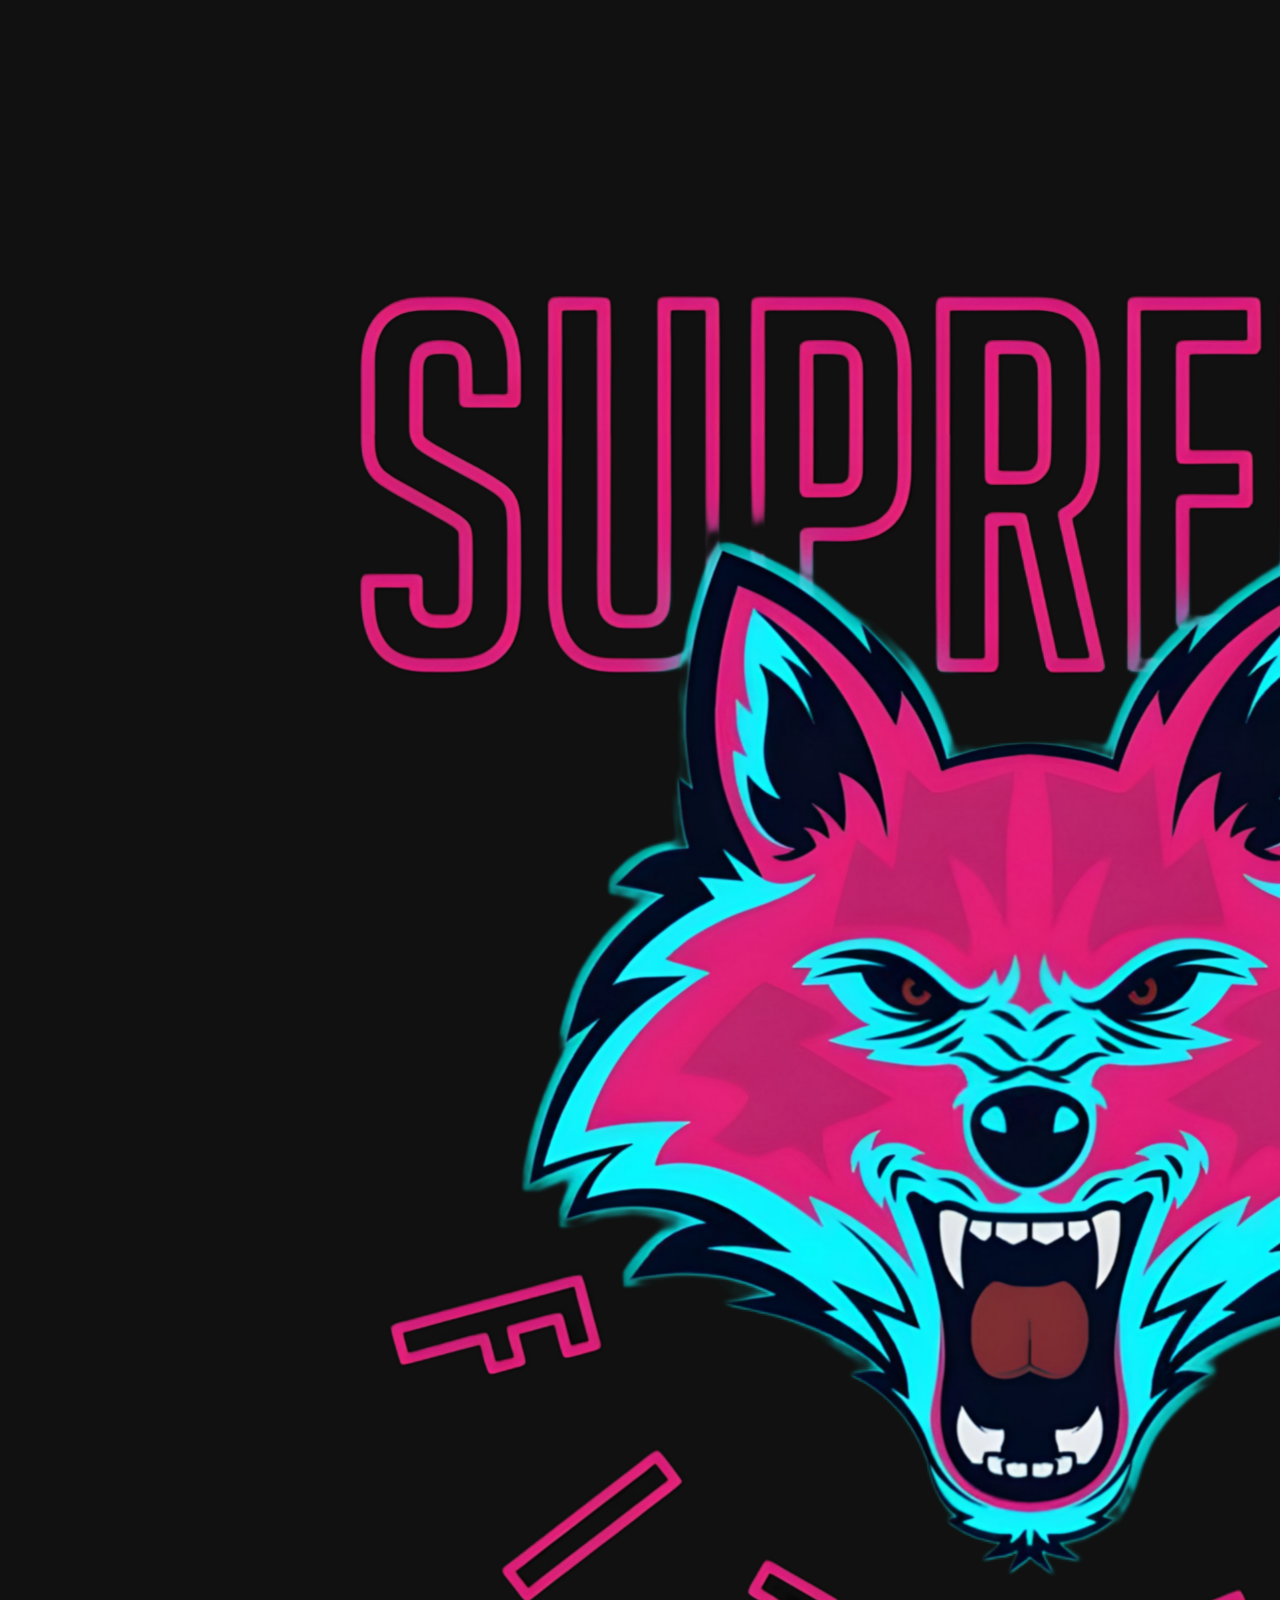
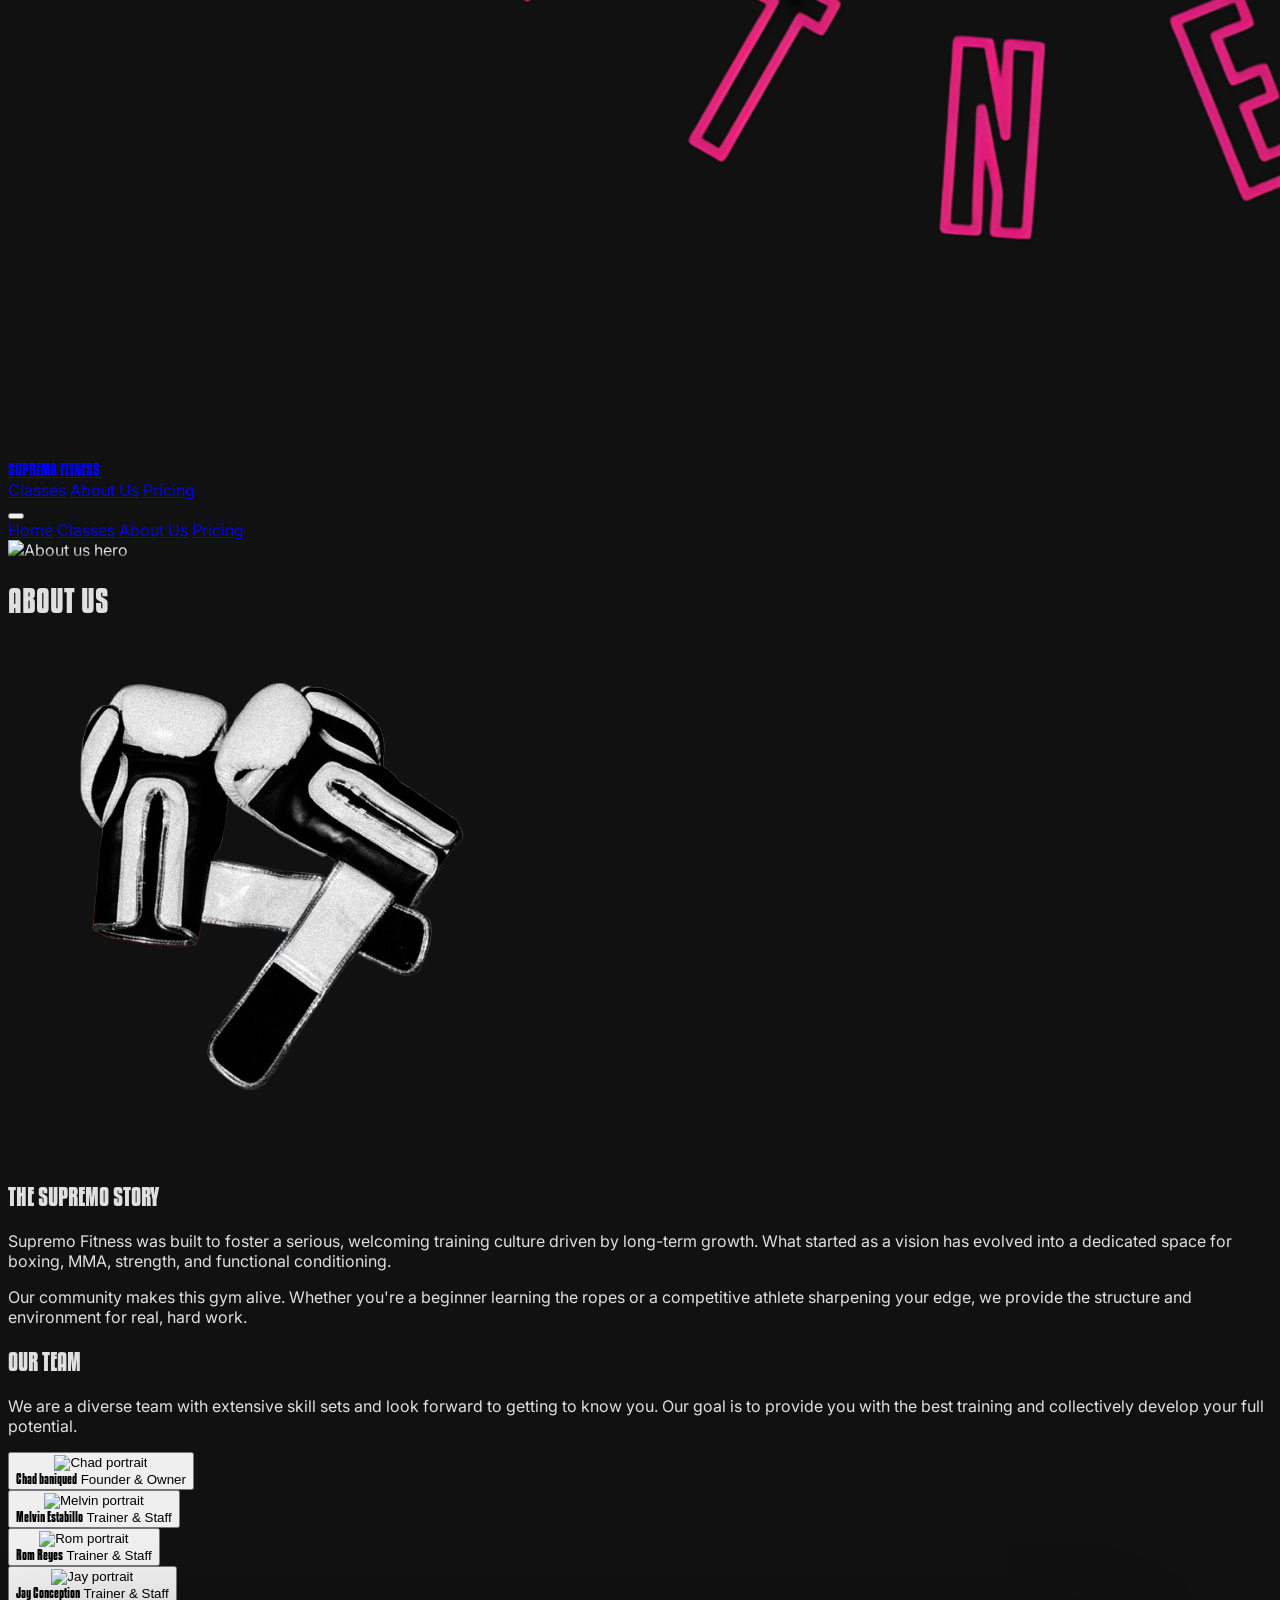
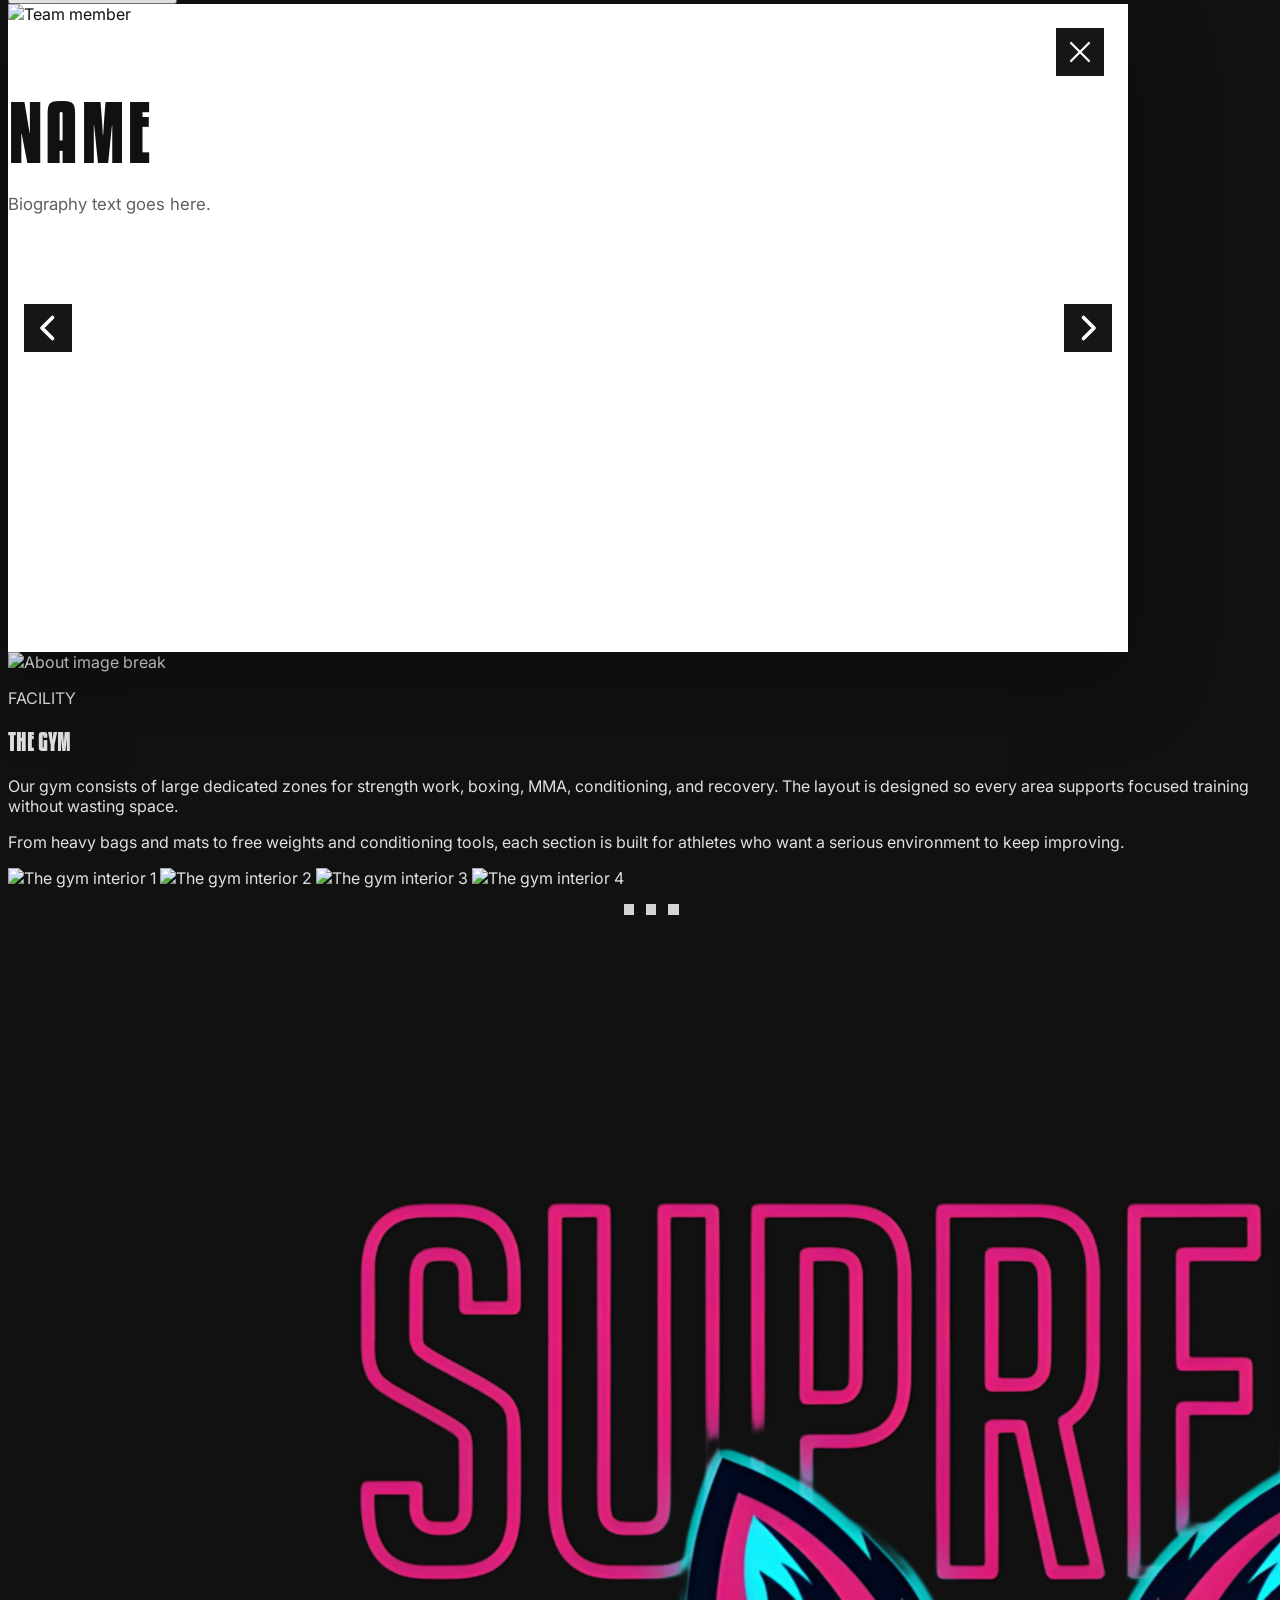
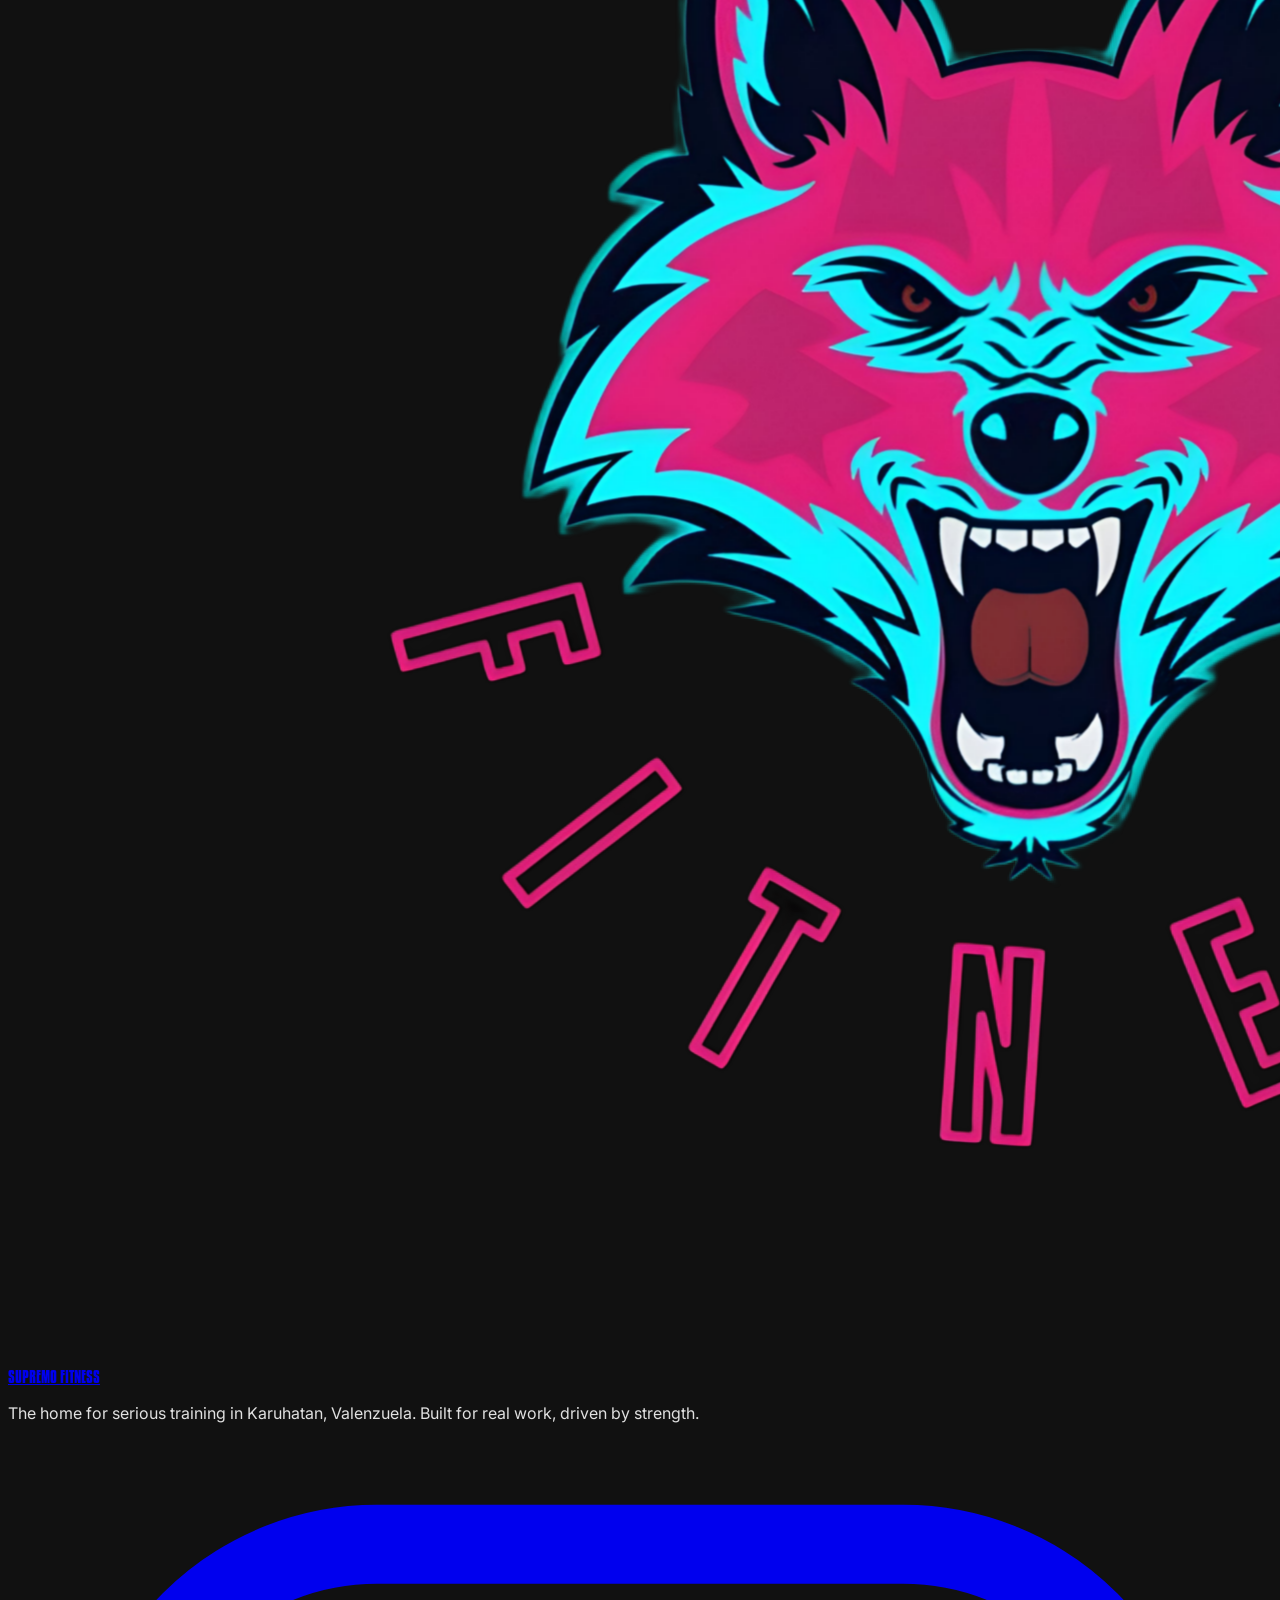
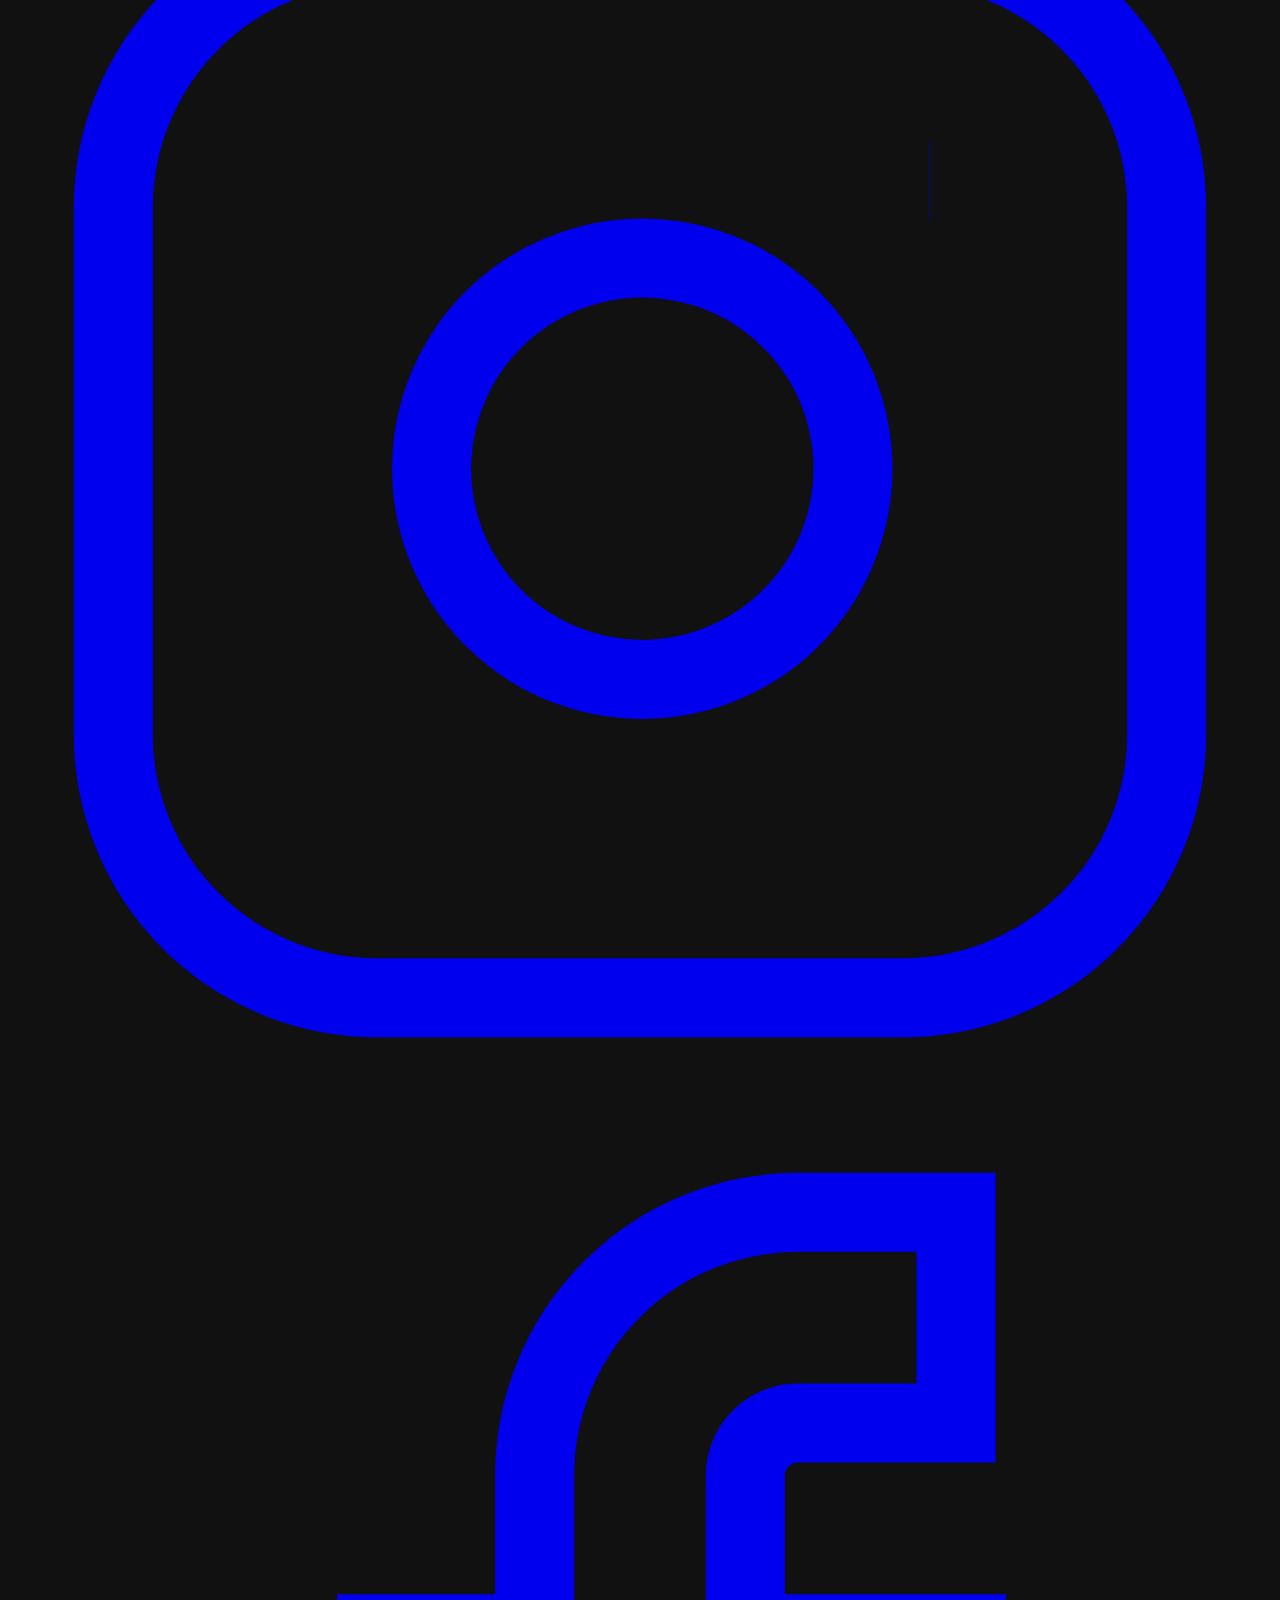
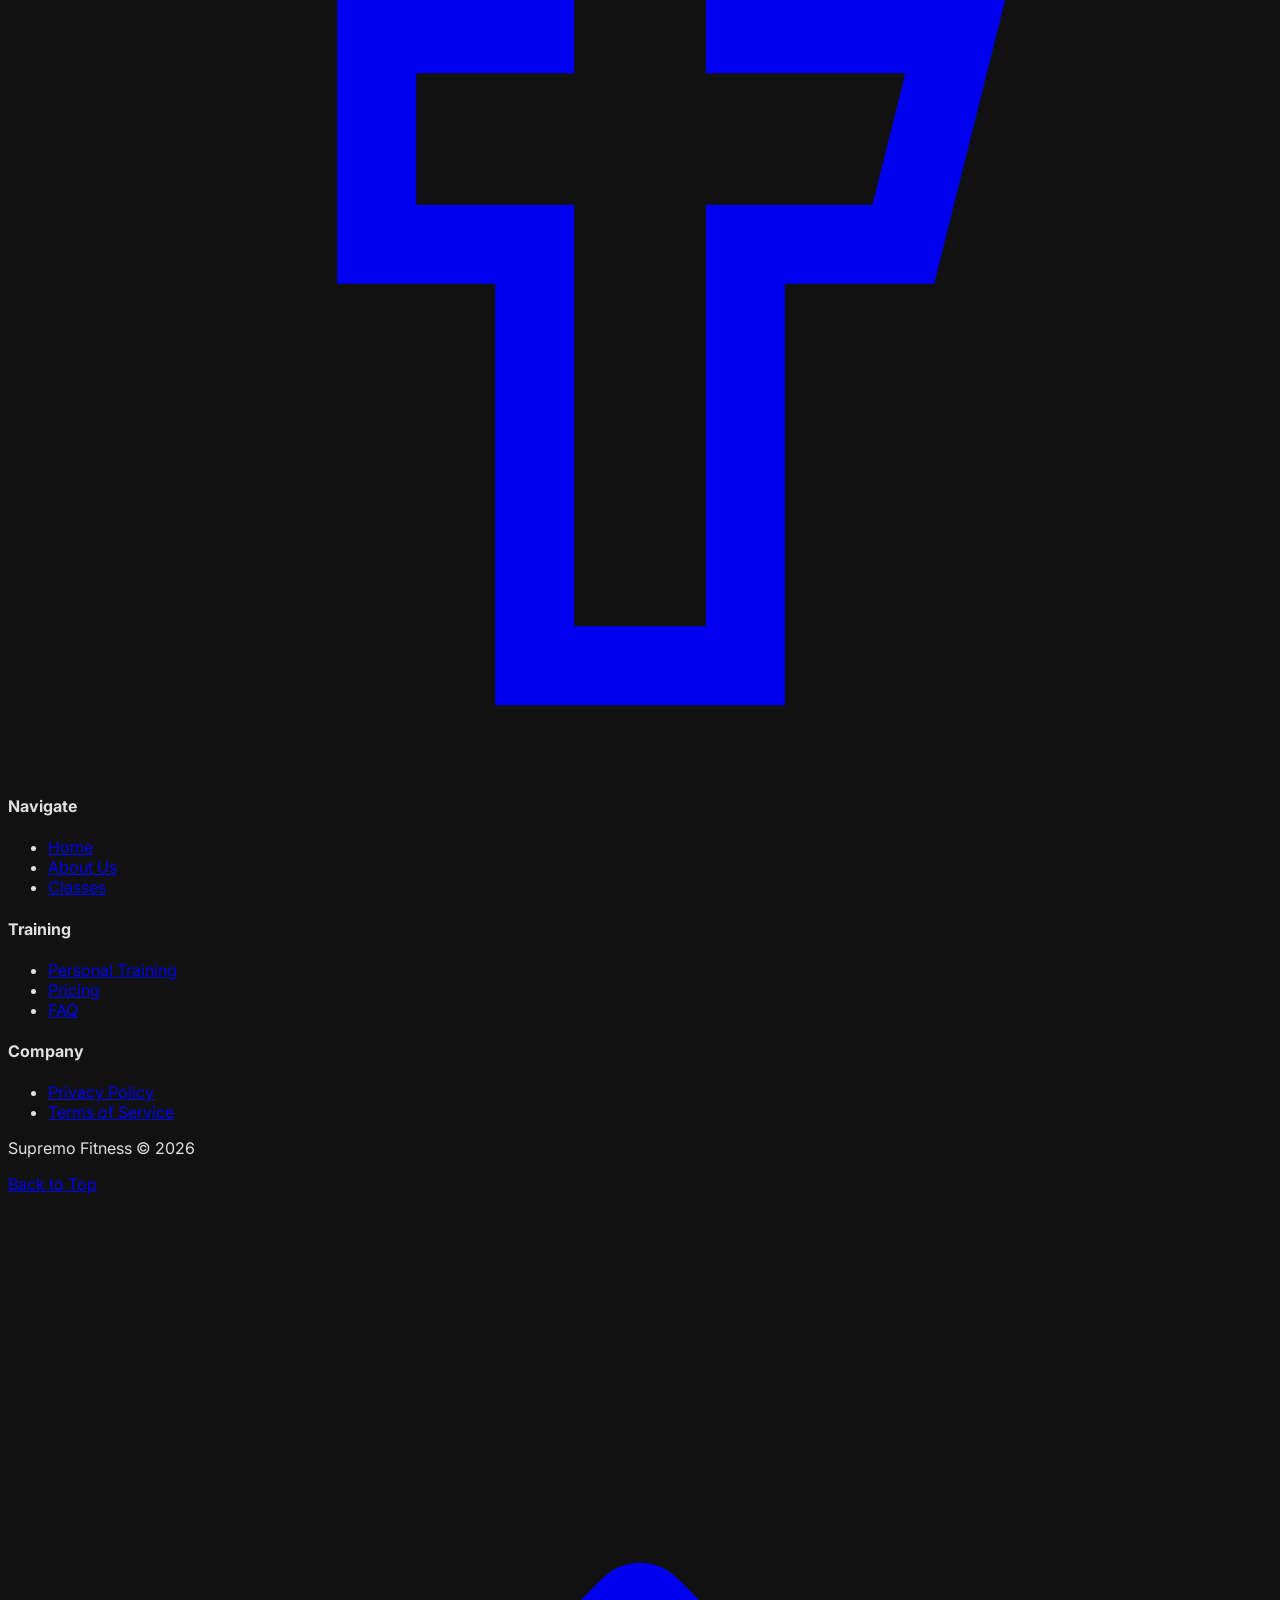
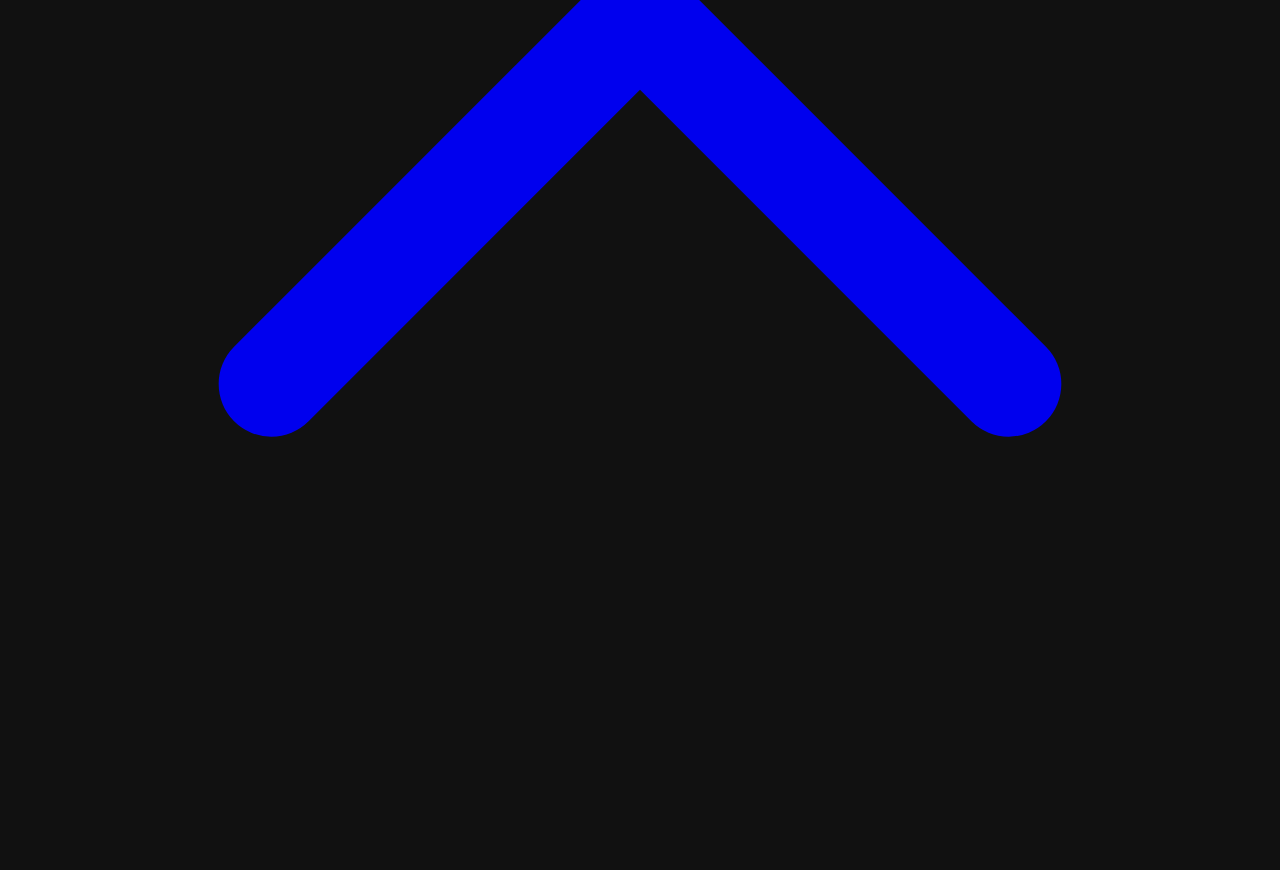
==== commit d941dc09: "responsive modal" ====
--- a/about.html
+++ b/about.html
@@ -119,7 +119,7 @@
 </div>
     </header>
 
-    <!-- INTRO HERO (Full Screen height so bottom section is hidden at start) -->
+    <!-- INTRO HERO -->
     <main
       class="relative h-screen min-h-[600px] w-full overflow-hidden flex items-center justify-center z-20"
     >
@@ -162,14 +162,13 @@
           class="grid grid-cols-1 lg:grid-cols-[0.8fr_1.2fr] gap-12 lg:gap-16 items-center"
         >
           <div class="relative w-full flex items-center justify-center lg:justify-end">
-            <!-- Big Gloves - Made slightly larger (max-w values increased) -->
+            <!-- Big Gloves -->
             <img
               src="assets/bxgloves.png"
               alt="Gloves"
               class="w-full max-w-[28rem] md:max-w-[36rem] lg:max-w-[46rem] xl:max-w-[52rem] h-auto object-contain grayscale drop-shadow-[0_15px_30px_rgba(0,0,0,0.9)] transform hover:scale-105 transition-transform duration-700"
             />
           </div>
-          <!-- Text untouched from your previous request (matching The Gym facility section) -->
           <div
             class="text-left text-base md:text-lg text-gray-300 leading-relaxed font-medium space-y-6 drop-shadow-md w-full max-w-[800px] mx-auto lg:mx-0"
           >
@@ -216,10 +215,10 @@
                   data-team-card
                   data-name="Chad baniqued"
                   data-image="https://scontent.fmnl4-2.fna.fbcdn.net/v/t39.30808-6/472746939_578091061742026_5169691273355289058_n.jpg?_nc_cat=101&ccb=1-7&_nc_sid=7b2446&_nc_eui2=AeHYXpkW_9f6Zp91gslN4RQ8Jv5IPyKZNZMm_kg_Ipk1k_-voFbYNQ7J9hvrSHS4xQ876kn_vfJ6fd6lXpwUfIzc&_nc_ohc=zIojsheUjLMQ7kNvwGf2DQ-&_nc_oc=Adp5wdl2ND1icN0a1R81HxekmaBbyF5_YkauD4XPSEAddzTMTmejMzD8rr6DqibgxQRFjGfwdN5nG4nVXtBDduo-&_nc_zt=23&_nc_ht=scontent.fmnl4-2.fna&_nc_gid=lKbxPa8FsU5R_qfissStaQ&_nc_ss=7b2a8&oh=00_Af1y81Q2TGRZ2r8MLYeOFEzrgS5CG5nyN_t2CjRnlh1xIg&oe=69F2912C"
-                  data-bio="keeps the front of house running smoothly and helps create the welcoming atmosphere members feel the moment they walk in. Her combat-sports background gives her a practical understanding of what members need before and after training."
+                  data-bio="keeps the front of house running smoothly and helps create the welcoming atmosphere members feel the moment they walk in. His background gives him a practical understanding of what members need before and after training."
                 >
                   <div class="absolute -left-[50px] lg:-left-[70px] w-[100px] lg:w-[140px] h-[100px] lg:h-[140px] rounded-full border-[5px] border-[#0a0a0a] bg-black overflow-hidden shadow-[0_0_25px_rgba(0,0,0,0.9)] group-hover:border-white/50 transition-all duration-300 z-20">
-                    <img src="https://scontent.fmnl4-2.fna.fbcdn.net/v/t39.30808-6/472746939_578091061742026_5169691273355289058_n.jpg?_nc_cat=101&ccb=1-7&_nc_sid=7b2446&_nc_eui2=AeHYXpkW_9f6Zp91gslN4RQ8Jv5IPyKZNZMm_kg_Ipk1k_-voFbYNQ7J9hvrSHS4xQ876kn_vfJ6fd6lXpwUfIzc&_nc_ohc=zIojsheUjLMQ7kNvwGf2DQ-&_nc_oc=Adp5wdl2ND1icN0a1R81HxekmaBbyF5_YkauD4XPSEAddzTMTmejMzD8rr6DqibgxQRFjGfwdN5nG4nVXtBDduo-&_nc_zt=23&_nc_ht=scontent.fmnl4-2.fna&_nc_gid=lKbxPa8FsU5R_qfissStaQ&_nc_ss=7b2a8&oh=00_Af1y81Q2TGRZ2r8MLYeOFEzrgS5CG5nyN_t2CjRnlh1xIg&oe=69F2912C" alt="Ace portrait" class="w-full h-full object-cover grayscale opacity-80 group-hover:scale-110 group-hover:opacity-100 transition-all duration-500" />
+                    <img src="https://scontent.fmnl4-2.fna.fbcdn.net/v/t39.30808-6/472746939_578091061742026_5169691273355289058_n.jpg?_nc_cat=101&ccb=1-7&_nc_sid=7b2446&_nc_eui2=AeHYXpkW_9f6Zp91gslN4RQ8Jv5IPyKZNZMm_kg_Ipk1k_-voFbYNQ7J9hvrSHS4xQ876kn_vfJ6fd6lXpwUfIzc&_nc_ohc=zIojsheUjLMQ7kNvwGf2DQ-&_nc_oc=Adp5wdl2ND1icN0a1R81HxekmaBbyF5_YkauD4XPSEAddzTMTmejMzD8rr6DqibgxQRFjGfwdN5nG4nVXtBDduo-&_nc_zt=23&_nc_ht=scontent.fmnl4-2.fna&_nc_gid=lKbxPa8FsU5R_qfissStaQ&_nc_ss=7b2a8&oh=00_Af1y81Q2TGRZ2r8MLYeOFEzrgS5CG5nyN_t2CjRnlh1xIg&oe=69F2912C" alt="Chad portrait" class="w-full h-full object-cover grayscale opacity-80 group-hover:scale-110 group-hover:opacity-100 transition-all duration-500" />
                   </div>
                   <div class="pl-[65px] lg:pl-[95px] pr-8 flex flex-col items-start w-full text-left">
                     <span class="font-kenyan text-3xl md:text-4xl lg:text-5xl text-white uppercase tracking-wider group-hover:text-gray-200 transition-colors drop-shadow-md leading-none mt-2 lg:mt-3">Chad baniqued</span>
@@ -250,10 +249,10 @@
                       data-team-card
                       data-name="Melvin Estabillo"
                       data-image="https://scontent.fmnl4-2.fna.fbcdn.net/v/t39.30808-6/472746939_578091061742026_5169691273355289058_n.jpg?_nc_cat=101&ccb=1-7&_nc_sid=7b2446&_nc_eui2=AeHYXpkW_9f6Zp91gslN4RQ8Jv5IPyKZNZMm_kg_Ipk1k_-voFbYNQ7J9hvrSHS4xQ876kn_vfJ6fd6lXpwUfIzc&_nc_ohc=zIojsheUjLMQ7kNvwGf2DQ-&_nc_oc=Adp5wdl2ND1icN0a1R81HxekmaBbyF5_YkauD4XPSEAddzTMTmejMzD8rr6DqibgxQRFjGfwdN5nG4nVXtBDduo-&_nc_zt=23&_nc_ht=scontent.fmnl4-2.fna&_nc_gid=lKbxPa8FsU5R_qfissStaQ&_nc_ss=7b2a8&oh=00_Af1y81Q2TGRZ2r8MLYeOFEzrgS5CG5nyN_t2CjRnlh1xIg&oe=69F2912C"
-                      data-bio="brings an athlete-first coaching approach shaped by years of training and competition. She helps members sharpen technique, build confidence, and move with more intent in every session."
+                      data-bio="brings an athlete-first coaching approach shaped by years of training and competition. He helps members sharpen technique, build confidence, and move with more intent in every session."
                     >
                       <div class="absolute -left-[50px] lg:-left-[70px] w-[100px] lg:w-[140px] h-[100px] lg:h-[140px] rounded-full border-[5px] border-[#0a0a0a] bg-black overflow-hidden shadow-[0_0_25px_rgba(0,0,0,0.9)] group-hover:border-white/50 transition-all duration-300 z-20">
-                        <img src="https://scontent.fmnl4-2.fna.fbcdn.net/v/t39.30808-6/472746939_578091061742026_5169691273355289058_n.jpg?_nc_cat=101&ccb=1-7&_nc_sid=7b2446&_nc_eui2=AeHYXpkW_9f6Zp91gslN4RQ8Jv5IPyKZNZMm_kg_Ipk1k_-voFbYNQ7J9hvrSHS4xQ876kn_vfJ6fd6lXpwUfIzc&_nc_ohc=zIojsheUjLMQ7kNvwGf2DQ-&_nc_oc=Adp5wdl2ND1icN0a1R81HxekmaBbyF5_YkauD4XPSEAddzTMTmejMzD8rr6DqibgxQRFjGfwdN5nG4nVXtBDduo-&_nc_zt=23&_nc_ht=scontent.fmnl4-2.fna&_nc_gid=lKbxPa8FsU5R_qfissStaQ&_nc_ss=7b2a8&oh=00_Af1y81Q2TGRZ2r8MLYeOFEzrgS5CG5nyN_t2CjRnlh1xIg&oe=69F2912C" alt="Lorenz portrait" class="w-full h-full object-cover grayscale opacity-80 group-hover:scale-110 group-hover:opacity-100 transition-all duration-500" />
+                        <img src="https://scontent.fmnl4-2.fna.fbcdn.net/v/t39.30808-6/472746939_578091061742026_5169691273355289058_n.jpg?_nc_cat=101&ccb=1-7&_nc_sid=7b2446&_nc_eui2=AeHYXpkW_9f6Zp91gslN4RQ8Jv5IPyKZNZMm_kg_Ipk1k_-voFbYNQ7J9hvrSHS4xQ876kn_vfJ6fd6lXpwUfIzc&_nc_ohc=zIojsheUjLMQ7kNvwGf2DQ-&_nc_oc=Adp5wdl2ND1icN0a1R81HxekmaBbyF5_YkauD4XPSEAddzTMTmejMzD8rr6DqibgxQRFjGfwdN5nG4nVXtBDduo-&_nc_zt=23&_nc_ht=scontent.fmnl4-2.fna&_nc_gid=lKbxPa8FsU5R_qfissStaQ&_nc_ss=7b2a8&oh=00_Af1y81Q2TGRZ2r8MLYeOFEzrgS5CG5nyN_t2CjRnlh1xIg&oe=69F2912C" alt="Melvin portrait" class="w-full h-full object-cover grayscale opacity-80 group-hover:scale-110 group-hover:opacity-100 transition-all duration-500" />
                       </div>
                       <div class="pl-[65px] lg:pl-[95px] pr-8 flex flex-col items-start w-full text-left">
                       <span class="font-kenyan text-2xl md:text-3xl lg:text-4xl text-white uppercase tracking-wider group-hover:text-gray-200 transition-colors drop-shadow-md leading-none mt-2 lg:mt-3 whitespace-nowrap">Melvin Estabillo</span>
@@ -262,7 +261,7 @@
                     </button>
                 </div>
 
-                <!-- Staff 2 (NICO CHANGED TO SET) -->
+                <!-- Staff 2 -->
                 <div class="relative flex justify-start w-full max-w-[280px] md:max-w-[320px] lg:max-w-[420px]">
                     <!-- Entry Line -> Monochrome -->
                     <div class="hidden md:block absolute left-[-80px] lg:left-[-120px] top-1/2 w-[80px] lg:w-[120px] h-[2px] bg-white/20 transform -translate-y-1/2 z-0"></div>
@@ -272,9 +271,10 @@
                       data-team-card
                       data-name="Rom Reyes"
                       data-image="https://scontent.fmnl8-3.fna.fbcdn.net/v/t39.30808-6/322349575_1217681342490625_5485333016449740874_n.jpg?_nc_cat=105&ccb=1-7&_nc_sid=1d70fc&_nc_eui2=AeGZFgiYz9vAKqRBeo32k_vGp-rA620b2dmn6sDrbRvZ2RhyRP7UC5f4tW-IqNMYqBNaC-_G2g4m4CsMWOUYKFi5&_nc_ohc=IvA1svaZwOkQ7kNvwFQxobP&_nc_oc=AdrnUYBIc01BXxtEp99Tyht0m4gBLpCzI5YtgMHYihOaQn-hoScfDhcNz1PtBvaeiDM&_nc_zt=23&_nc_ht=scontent.fmnl8-3.fna&_nc_gid=HMMbVv6drsv6wWffbZny3g&_nc_ss=7b2a8&oh=00_Af2Vd_LGhQ-YO2fL97ullzlQCplkDrlcd1_eqrxiQ0uppQ&oe=69F7546F"
+                      data-bio="brings an extensive background in functional strength and conditioning. He focuses on building a solid foundation of mobility and power, ensuring members can push their limits safely and effectively."
                     >
                       <div class="absolute -left-[50px] lg:-left-[70px] w-[100px] lg:w-[140px] h-[100px] lg:h-[140px] rounded-full border-[5px] border-[#0a0a0a] bg-black overflow-hidden shadow-[0_0_25px_rgba(0,0,0,0.9)] group-hover:border-white/50 transition-all duration-300 z-20">
-                        <img src="https://scontent.fmnl8-3.fna.fbcdn.net/v/t39.30808-6/322349575_1217681342490625_5485333016449740874_n.jpg?_nc_cat=105&ccb=1-7&_nc_sid=1d70fc&_nc_eui2=AeGZFgiYz9vAKqRBeo32k_vGp-rA620b2dmn6sDrbRvZ2RhyRP7UC5f4tW-IqNMYqBNaC-_G2g4m4CsMWOUYKFi5&_nc_ohc=IvA1svaZwOkQ7kNvwFQxobP&_nc_oc=AdrnUYBIc01BXxtEp99Tyht0m4gBLpCzI5YtgMHYihOaQn-hoScfDhcNz1PtBvaeiDM&_nc_zt=23&_nc_ht=scontent.fmnl8-3.fna&_nc_gid=HMMbVv6drsv6wWffbZny3g&_nc_ss=7b2a8&oh=00_Af2Vd_LGhQ-YO2fL97ullzlQCplkDrlcd1_eqrxiQ0uppQ&oe=69F7546F" alt="Set portrait" class="w-full h-full object-cover grayscale opacity-80 group-hover:scale-110 group-hover:opacity-100 transition-all duration-500" />
+                        <img src="https://scontent.fmnl8-3.fna.fbcdn.net/v/t39.30808-6/322349575_1217681342490625_5485333016449740874_n.jpg?_nc_cat=105&ccb=1-7&_nc_sid=1d70fc&_nc_eui2=AeGZFgiYz9vAKqRBeo32k_vGp-rA620b2dmn6sDrbRvZ2RhyRP7UC5f4tW-IqNMYqBNaC-_G2g4m4CsMWOUYKFi5&_nc_ohc=IvA1svaZwOkQ7kNvwFQxobP&_nc_oc=AdrnUYBIc01BXxtEp99Tyht0m4gBLpCzI5YtgMHYihOaQn-hoScfDhcNz1PtBvaeiDM&_nc_zt=23&_nc_ht=scontent.fmnl8-3.fna&_nc_gid=HMMbVv6drsv6wWffbZny3g&_nc_ss=7b2a8&oh=00_Af2Vd_LGhQ-YO2fL97ullzlQCplkDrlcd1_eqrxiQ0uppQ&oe=69F7546F" alt="Rom portrait" class="w-full h-full object-cover grayscale opacity-80 group-hover:scale-110 group-hover:opacity-100 transition-all duration-500" />
                       </div>
                       <div class="pl-[65px] lg:pl-[95px] pr-8 flex flex-col items-start w-full text-left">
                         <span class="font-kenyan text-3xl md:text-4xl lg:text-5xl text-white uppercase tracking-wider group-hover:text-gray-200 transition-colors drop-shadow-md leading-none mt-2 lg:mt-3">Rom Reyes</span>
@@ -296,7 +296,7 @@
                       data-bio="combines intensity and clarity in his coaching style. He works closely with members on discipline, progression, and training consistency so effort turns into visible results."
                     >
                       <div class="absolute -left-[50px] lg:-left-[70px] w-[100px] lg:w-[140px] h-[100px] lg:h-[140px] rounded-full border-[5px] border-[#0a0a0a] bg-black overflow-hidden shadow-[0_0_25px_rgba(0,0,0,0.9)] group-hover:border-white/50 transition-all duration-300 z-20">
-                        <img src="https://scontent.fmnl4-2.fna.fbcdn.net/v/t39.30808-6/472746939_578091061742026_5169691273355289058_n.jpg?_nc_cat=101&ccb=1-7&_nc_sid=7b2446&_nc_eui2=AeHYXpkW_9f6Zp91gslN4RQ8Jv5IPyKZNZMm_kg_Ipk1k_-voFbYNQ7J9hvrSHS4xQ876kn_vfJ6fd6lXpwUfIzc&_nc_ohc=zIojsheUjLMQ7kNvwGf2DQ-&_nc_oc=Adp5wdl2ND1icN0a1R81HxekmaBbyF5_YkauD4XPSEAddzTMTmejMzD8rr6DqibgxQRFjGfwdN5nG4nVXtBDduo-&_nc_zt=23&_nc_ht=scontent.fmnl4-2.fna&_nc_gid=lKbxPa8FsU5R_qfissStaQ&_nc_ss=7b2a8&oh=00_Af1y81Q2TGRZ2r8MLYeOFEzrgS5CG5nyN_t2CjRnlh1xIg&oe=69F2912C" alt="Flores portrait" class="w-full h-full object-cover grayscale opacity-80 group-hover:scale-110 group-hover:opacity-100 transition-all duration-500" />
+                        <img src="https://scontent.fmnl4-2.fna.fbcdn.net/v/t39.30808-6/472746939_578091061742026_5169691273355289058_n.jpg?_nc_cat=101&ccb=1-7&_nc_sid=7b2446&_nc_eui2=AeHYXpkW_9f6Zp91gslN4RQ8Jv5IPyKZNZMm_kg_Ipk1k_-voFbYNQ7J9hvrSHS4xQ876kn_vfJ6fd6lXpwUfIzc&_nc_ohc=zIojsheUjLMQ7kNvwGf2DQ-&_nc_oc=Adp5wdl2ND1icN0a1R81HxekmaBbyF5_YkauD4XPSEAddzTMTmejMzD8rr6DqibgxQRFjGfwdN5nG4nVXtBDduo-&_nc_zt=23&_nc_ht=scontent.fmnl4-2.fna&_nc_gid=lKbxPa8FsU5R_qfissStaQ&_nc_ss=7b2a8&oh=00_Af1y81Q2TGRZ2r8MLYeOFEzrgS5CG5nyN_t2CjRnlh1xIg&oe=69F2912C" alt="Jay portrait" class="w-full h-full object-cover grayscale opacity-80 group-hover:scale-110 group-hover:opacity-100 transition-all duration-500" />
                       </div>
                       <div class="pl-[65px] lg:pl-[95px] pr-8 flex flex-col items-start w-full text-left">
                         <span class="font-kenyan text-3xl md:text-4xl lg:text-5xl text-white uppercase tracking-wider group-hover:text-gray-200 transition-colors drop-shadow-md leading-none mt-2 lg:mt-3">Jay Conception</span>
@@ -310,118 +310,83 @@
       </div>
     </section>
 
-    <!-- REFINED, ENHANCED, MONOCHROME MODAL SECTION -->
+    <!-- PERFECTED MODAL SECTION (TRANSPARENT BG & SMALLER PANEL) -->
     <div
       id="team-modal"
-      class="fixed inset-0 z-[100] hidden items-center justify-center bg-black/95 backdrop-blur-md p-4 md:p-8"
+      class="fixed inset-0 z-[100] hidden items-center justify-center bg-black/60 backdrop-blur-md p-4 sm:p-6 lg:p-8"
       aria-hidden="true"
     >
+      <!-- Main Content Card -->
       <div
-        class="team-modal-panel relative w-full max-w-5xl bg-[#111111] border border-white/10 rounded-none shadow-2xl p-8 md:p-16 flex flex-col md:flex-row items-center gap-8 md:gap-16"
+        class="team-modal-panel relative w-full max-w-[85vw] sm:max-w-[380px] md:max-w-4xl lg:max-w-5xl bg-[#111111]/95 border border-white/10 shadow-2xl max-h-[85vh] overflow-y-auto rounded-2xl flex flex-col md:flex-row pb-20 md:pb-0 z-40 backdrop-blur-sm"
         role="dialog"
         aria-modal="true"
         aria-labelledby="modal-name"
       >
-        <!-- Sleek Close Button -->
+        <!-- Close Button -->
         <button
           type="button"
-          class="team-modal-close absolute top-6 right-6 z-30 text-gray-500 hover:text-white transition-colors focus:outline-none"
+          class="team-modal-close absolute top-3 right-3 md:top-6 md:right-6 z-50 text-gray-400 hover:text-white bg-black/50 hover:bg-black p-2 rounded-full border border-white/10 transition-all focus:outline-none shadow-lg"
           data-team-close
           aria-label="Close team modal"
         >
-          <svg
-            xmlns="http://www.w3.org/2000/svg"
-            class="h-8 w-8"
-            fill="none"
-            viewBox="0 0 24 24"
-            stroke="currentColor"
-          >
-            <path
-              stroke-linecap="round"
-              stroke-linejoin="round"
-              stroke-width="1.5"
-              d="M6 18L18 6M6 6l12 12"
-            />
+          <svg xmlns="http://www.w3.org/2000/svg" class="h-5 w-5 md:h-6 md:w-6" fill="none" viewBox="0 0 24 24" stroke="currentColor">
+            <path stroke-linecap="round" stroke-linejoin="round" stroke-width="1.5" d="M6 18L18 6M6 6l12 12" />
           </svg>
         </button>
 
-        <!-- Redesigned Previous Arrow -->
-        <button
-          type="button"
-          class="team-modal-nav team-modal-nav-prev absolute left-2 md:left-8 top-1/2 -translate-y-1/2 z-30 text-white bg-black/40 hover:bg-black p-3 md:p-4 border border-white/10 hover:border-white/40 rounded-full transition-all focus:outline-none backdrop-blur-sm"
-          data-team-prev
-          aria-label="Previous team member"
-        >
-          <svg
-            xmlns="http://www.w3.org/2000/svg"
-            class="h-6 w-6"
-            fill="none"
-            viewBox="0 0 24 24"
-            stroke="currentColor"
-          >
-            <path
-              stroke-linecap="round"
-              stroke-linejoin="round"
-              stroke-width="2"
-              d="M15 19l-7-7 7-7"
-            />
-          </svg>
-        </button>
-
-        <!-- Internal Modal Content Layout -->
-        <div class="w-full flex flex-col md:flex-row items-center gap-8 md:gap-16 z-20 relative px-6 md:px-12">
-            <!-- Image Area -->
-            <div
-              class="team-modal-image-wrap w-full md:w-2/5 max-w-[350px] aspect-[3/4] border border-white/10 bg-black flex-shrink-0 relative shadow-[0_0_30px_rgba(0,0,0,0.8)]"
-            >
+        <div class="w-full flex flex-col md:flex-row items-center gap-4 md:gap-12 p-5 pt-12 md:p-12 lg:p-16">
+            <!-- Image Area: Smaller on mobile -->
+            <div class="w-36 sm:w-40 md:w-2/5 aspect-[4/5] border border-white/10 bg-black flex-shrink-0 relative shadow-[0_0_20px_rgba(0,0,0,0.5)] overflow-hidden rounded-xl">
               <img
                 id="modal-image"
                 src=""
                 alt="Team member"
-                class="team-modal-image w-full h-full object-cover grayscale opacity-90"
+                class="team-modal-image w-full h-full object-cover object-top grayscale opacity-90"
               />
             </div>
             
             <!-- Text Area -->
-            <div class="team-modal-copy w-full md:w-3/5 text-center md:text-left flex flex-col justify-center">
+            <div class="w-full md:w-3/5 flex flex-col justify-center text-center md:text-left">
               <h3
                 id="modal-name"
-                class="team-modal-name font-kenyan text-5xl md:text-[5rem] lg:text-[6rem] uppercase text-white mb-6 tracking-wider leading-none"
+                class="team-modal-name font-kenyan text-4xl sm:text-5xl md:text-[5rem] lg:text-[6rem] uppercase text-white mb-2 md:mb-5 tracking-wider leading-none"
               >
                 Name
               </h3>
-              <!-- text-left to prevent word gaps -->
               <p
                 id="modal-bio"
-                class="team-modal-bio font-sans text-sm md:text-lg text-gray-300 leading-relaxed text-left max-w-xl"
+                class="team-modal-bio font-sans text-xs sm:text-sm md:text-lg text-gray-300 leading-relaxed mx-auto md:mx-0 max-w-xl"
               >
                 Biography text goes here.
               </p>
             </div>
         </div>
 
-        <!-- Redesigned Next Arrow -->
+        <!-- Previous Button -->
         <button
           type="button"
-          class="team-modal-nav team-modal-nav-next absolute right-2 md:right-8 top-1/2 -translate-y-1/2 z-30 text-white bg-black/40 hover:bg-black p-3 md:p-4 border border-white/10 hover:border-white/40 rounded-full transition-all focus:outline-none backdrop-blur-sm"
+          class="team-modal-nav team-modal-nav-prev absolute bottom-5 left-[calc(50%-3.5rem)] md:fixed md:bottom-auto md:top-1/2 md:left-4 lg:left-12 md:-translate-y-1/2 z-50 text-white bg-black/60 hover:bg-black p-3 md:p-4 border border-white/10 hover:border-white/50 rounded-full transition-all focus:outline-none shadow-[0_5px_15px_rgba(0,0,0,0.5)]"
+          data-team-prev
+          aria-label="Previous team member"
+        >
+          <svg xmlns="http://www.w3.org/2000/svg" class="h-4 w-4 md:h-6 md:w-6" fill="none" viewBox="0 0 24 24" stroke="currentColor">
+            <path stroke-linecap="round" stroke-linejoin="round" stroke-width="2.5" d="M15 19l-7-7 7-7" />
+          </svg>
+        </button>
+
+        <!-- Next Button -->
+        <button
+          type="button"
+          class="team-modal-nav team-modal-nav-next absolute bottom-5 right-[calc(50%-3.5rem)] md:fixed md:bottom-auto md:top-1/2 md:right-4 lg:right-12 md:-translate-y-1/2 z-50 text-white bg-black/60 hover:bg-black p-3 md:p-4 border border-white/10 hover:border-white/50 rounded-full transition-all focus:outline-none shadow-[0_5px_15px_rgba(0,0,0,0.5)]"
           data-team-next
           aria-label="Next team member"
         >
-          <svg
-            xmlns="http://www.w3.org/2000/svg"
-            class="h-6 w-6"
-            fill="none"
-            viewBox="0 0 24 24"
-            stroke="currentColor"
-          >
-            <path
-              stroke-linecap="round"
-              stroke-linejoin="round"
-              stroke-width="2"
-              d="M9 5l7 7-7 7"
-            />
+          <svg xmlns="http://www.w3.org/2000/svg" class="h-4 w-4 md:h-6 md:w-6" fill="none" viewBox="0 0 24 24" stroke="currentColor">
+            <path stroke-linecap="round" stroke-linejoin="round" stroke-width="2.5" d="M9 5l7 7-7 7" />
           </svg>
         </button>
+
       </div>
     </div>
 
@@ -692,4 +657,4 @@
       </div>
     </footer>
   </body>
-</html>+</html>
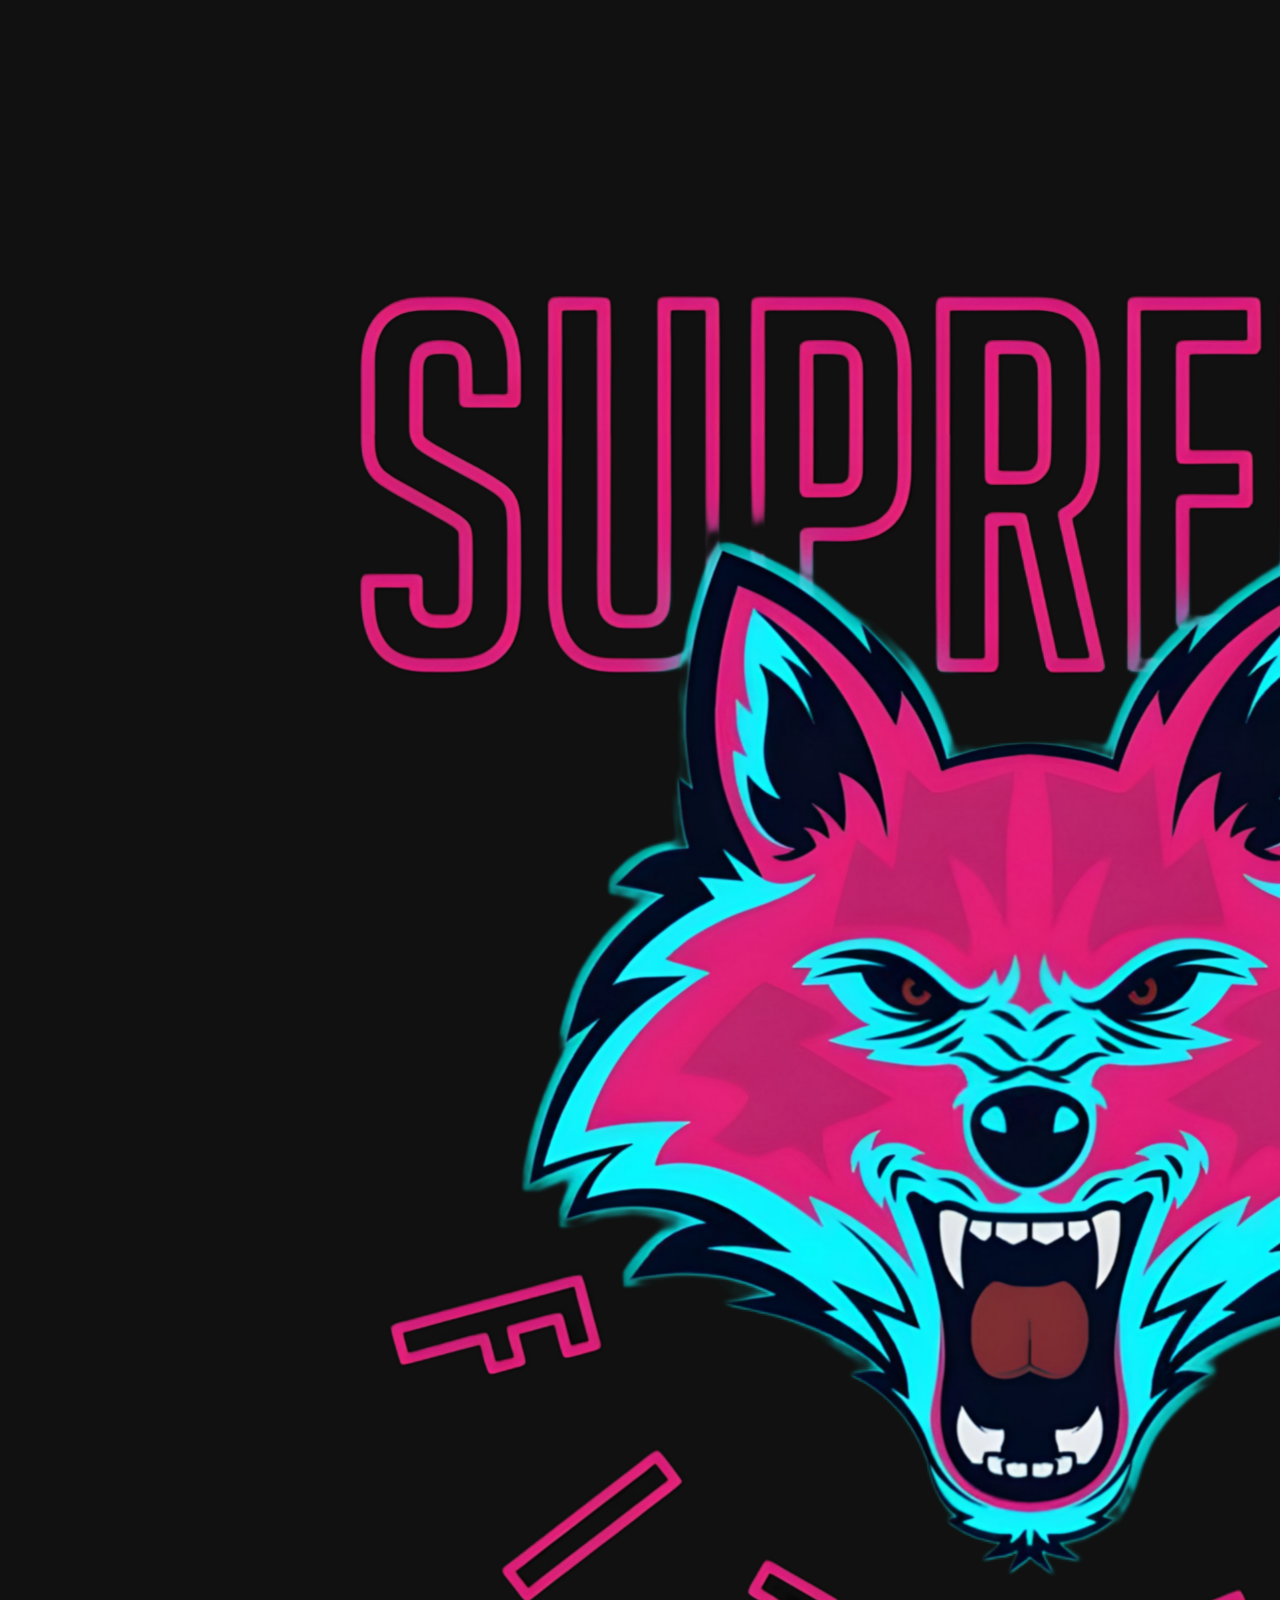
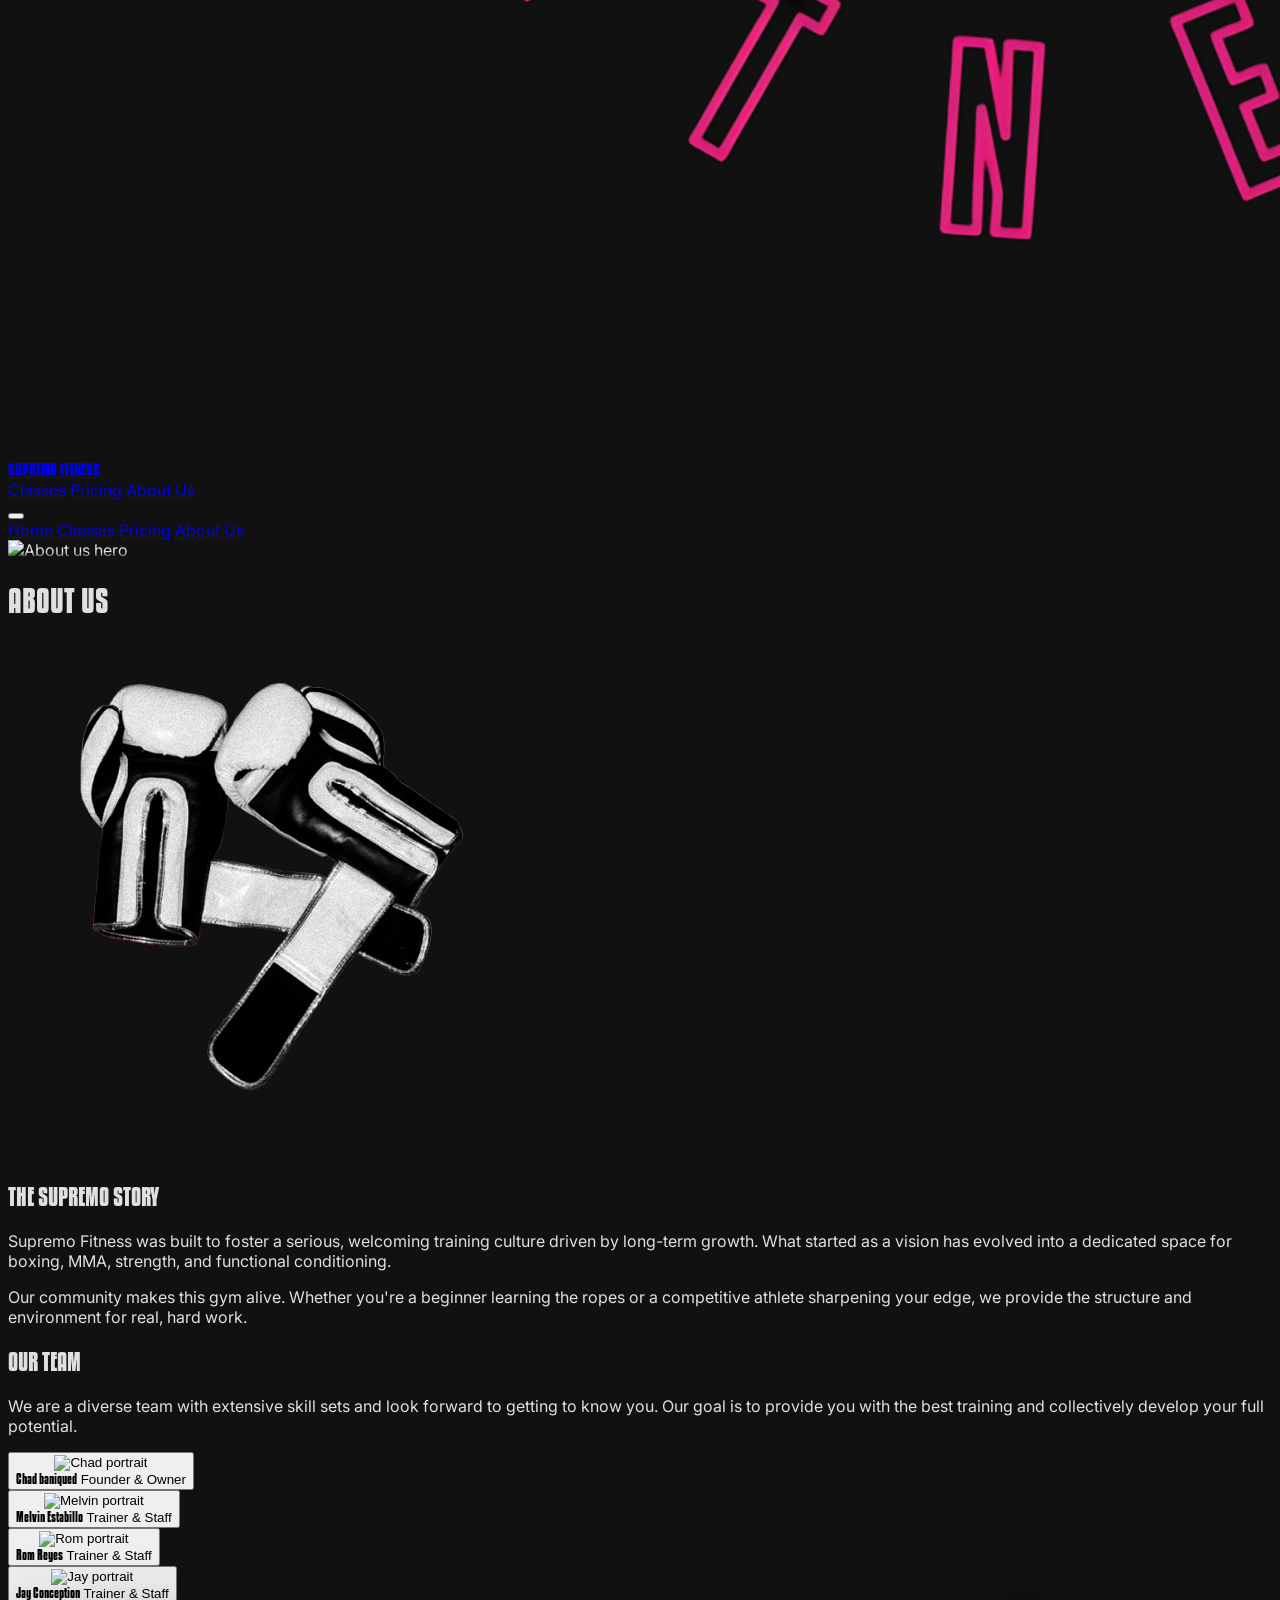
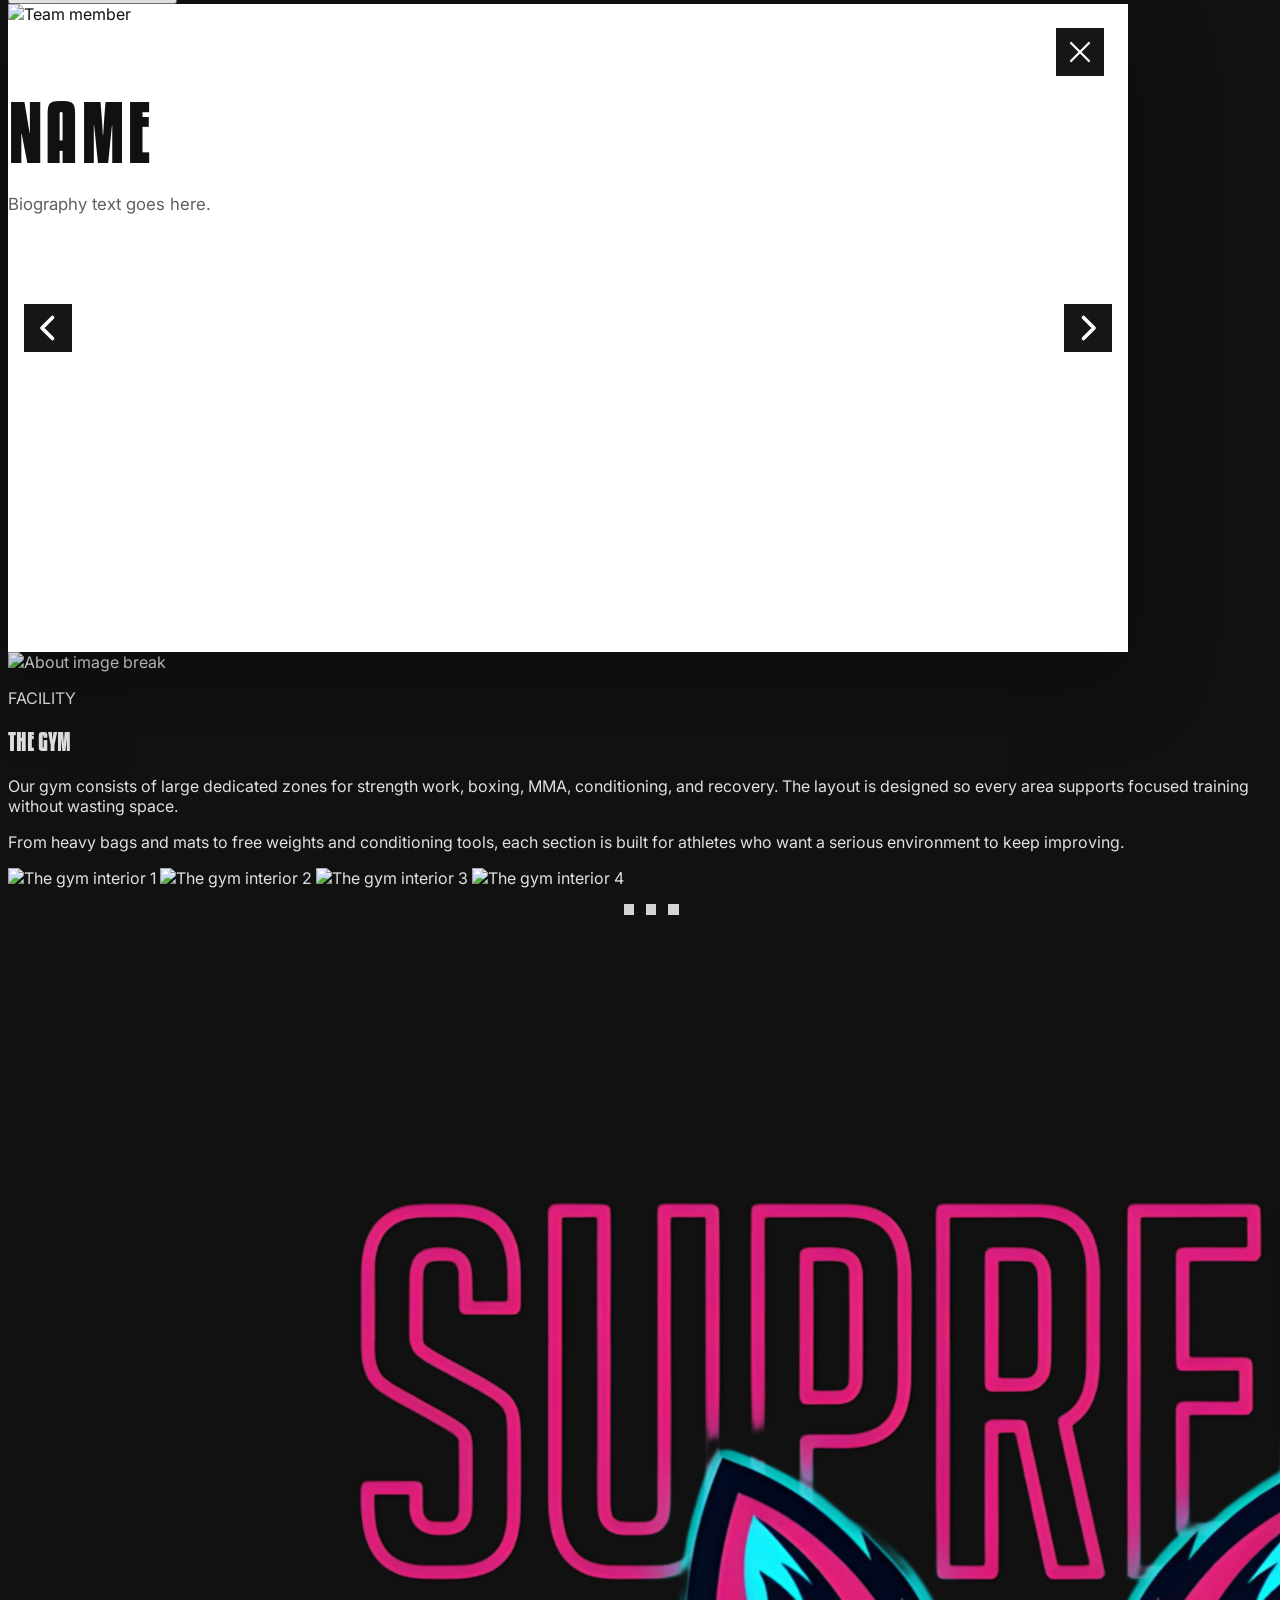
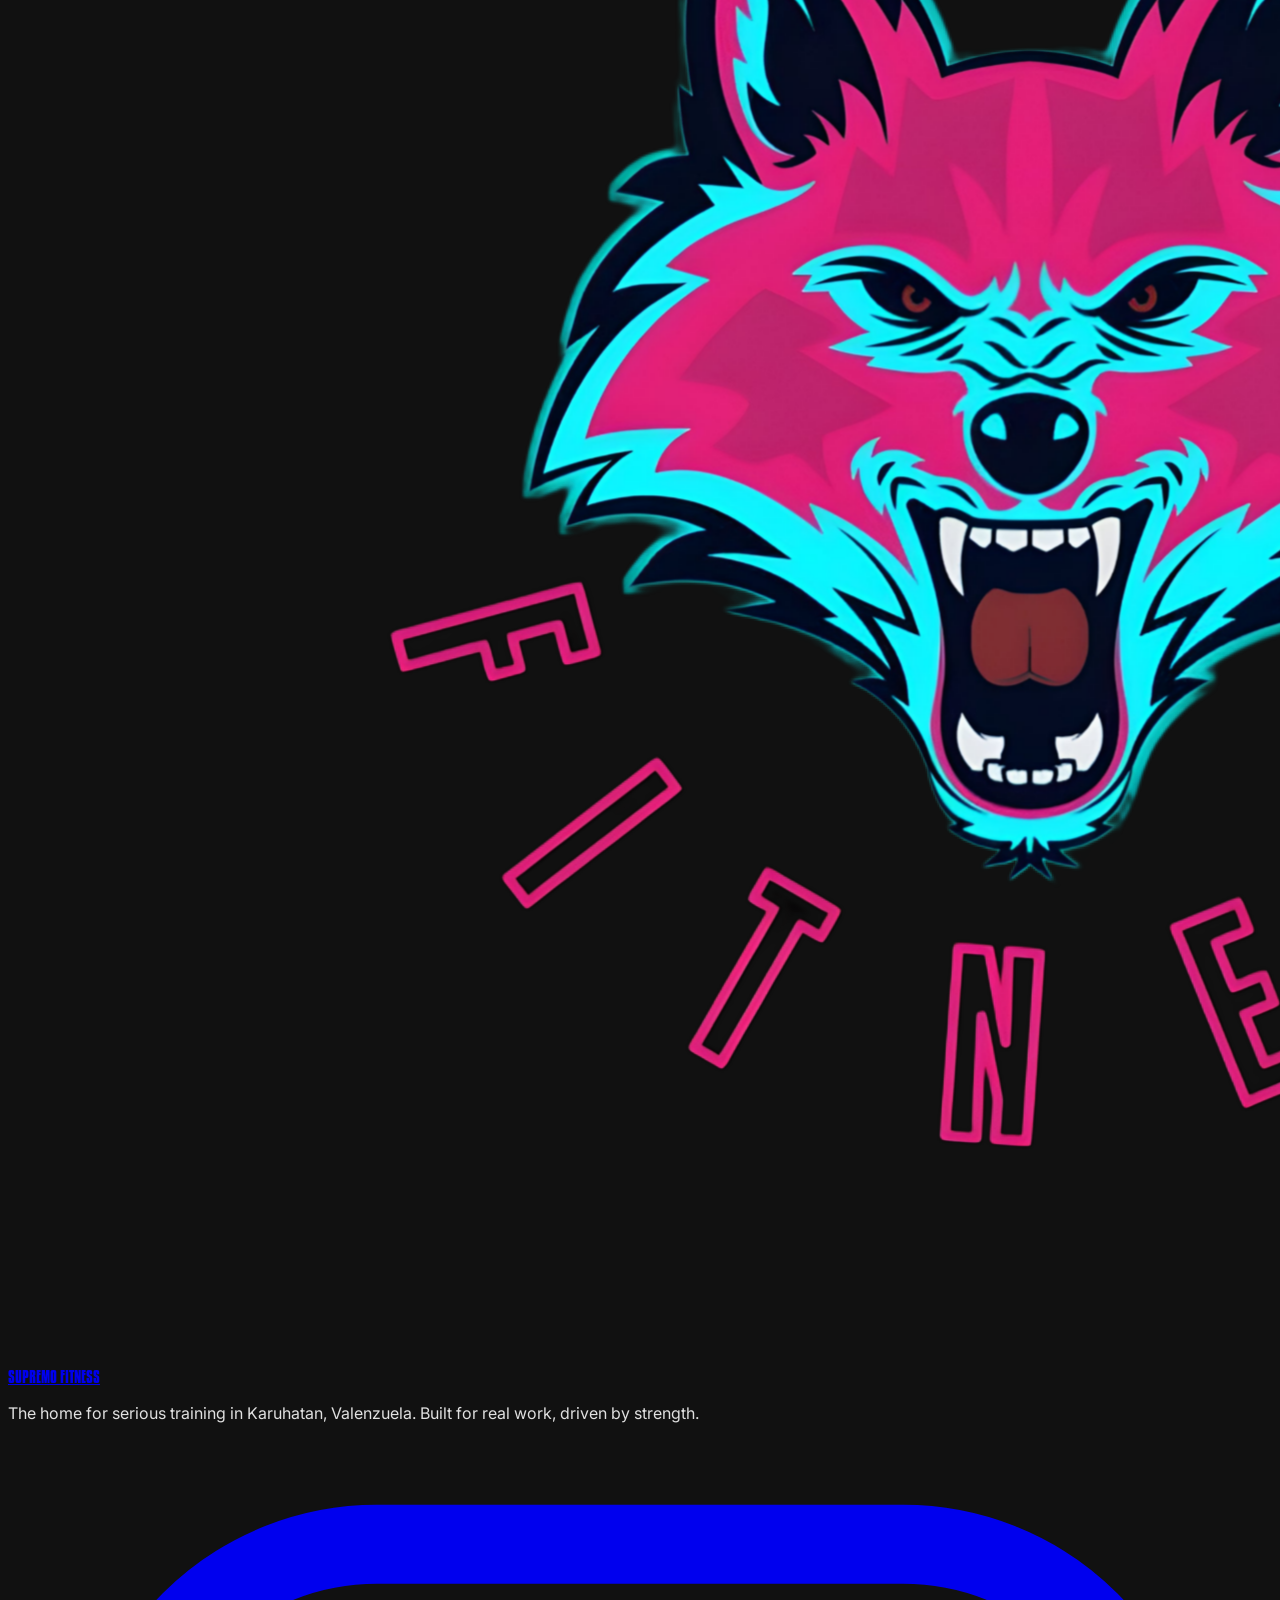
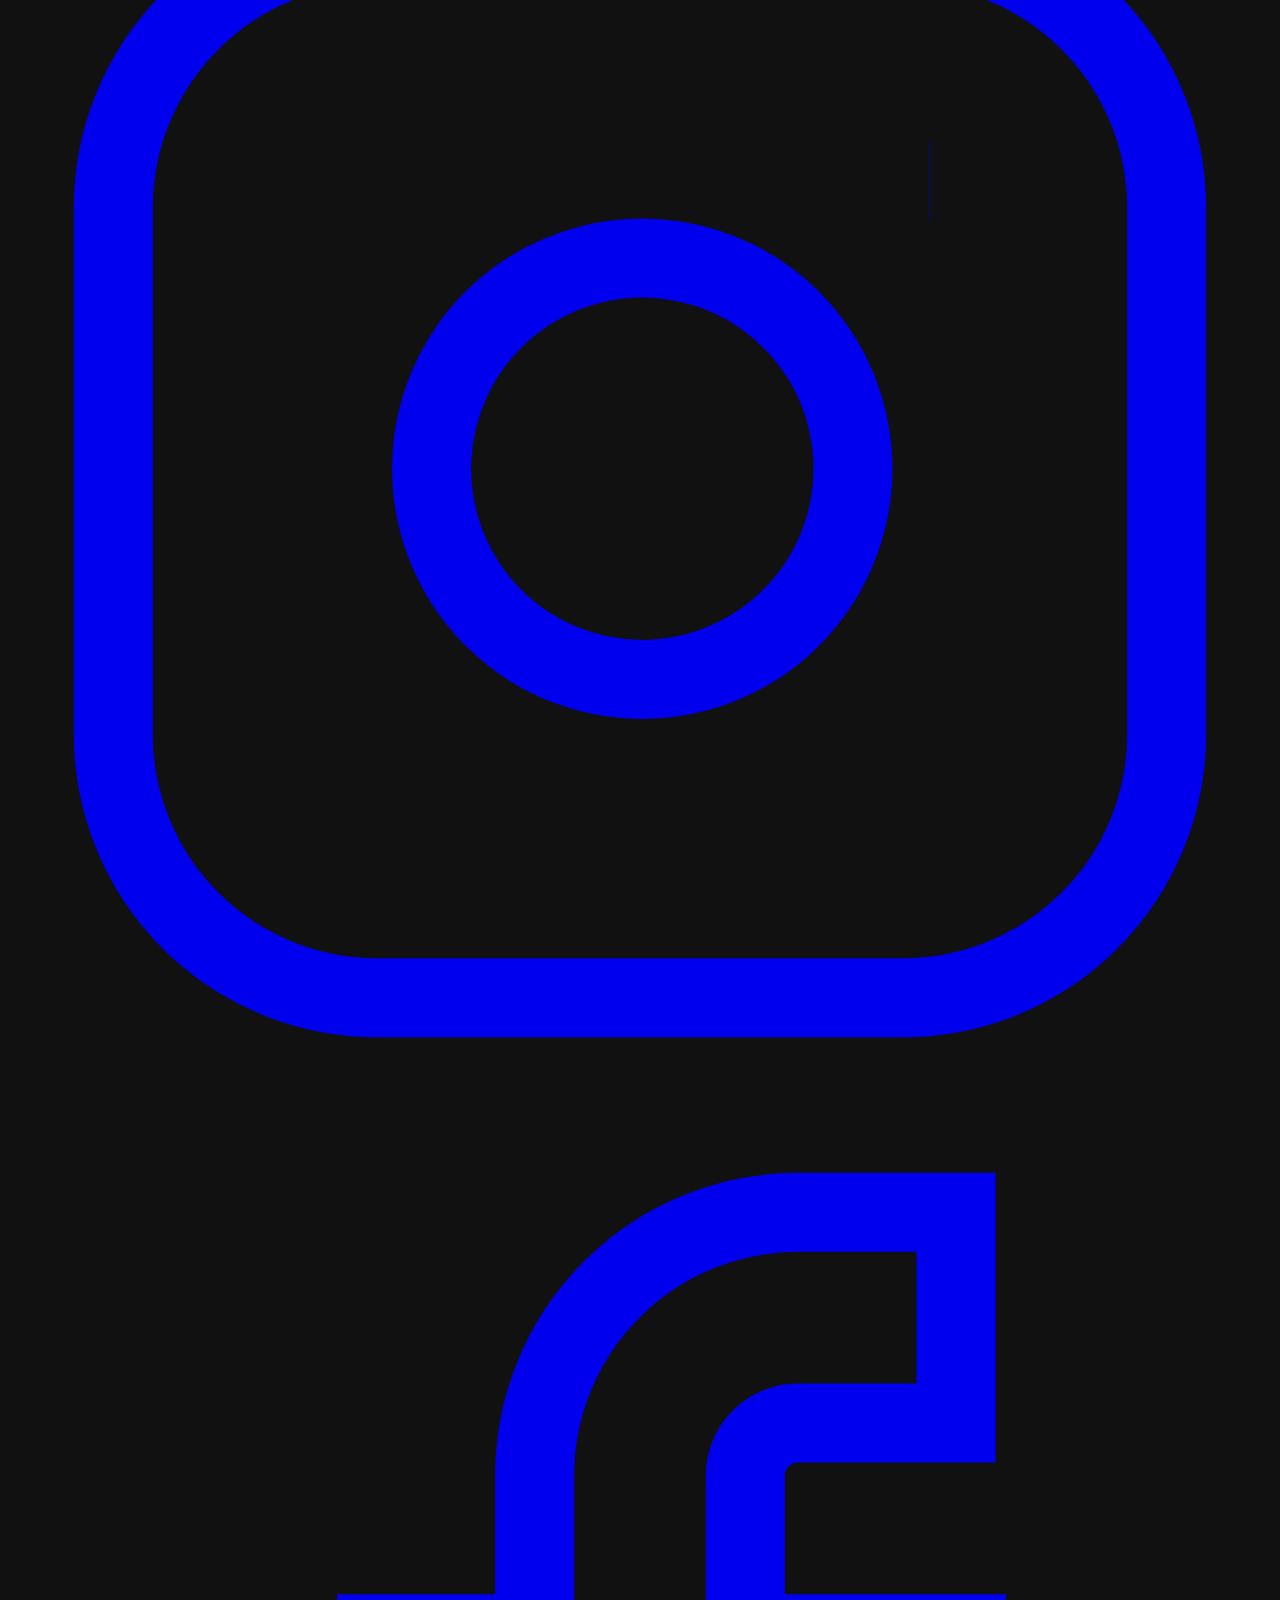
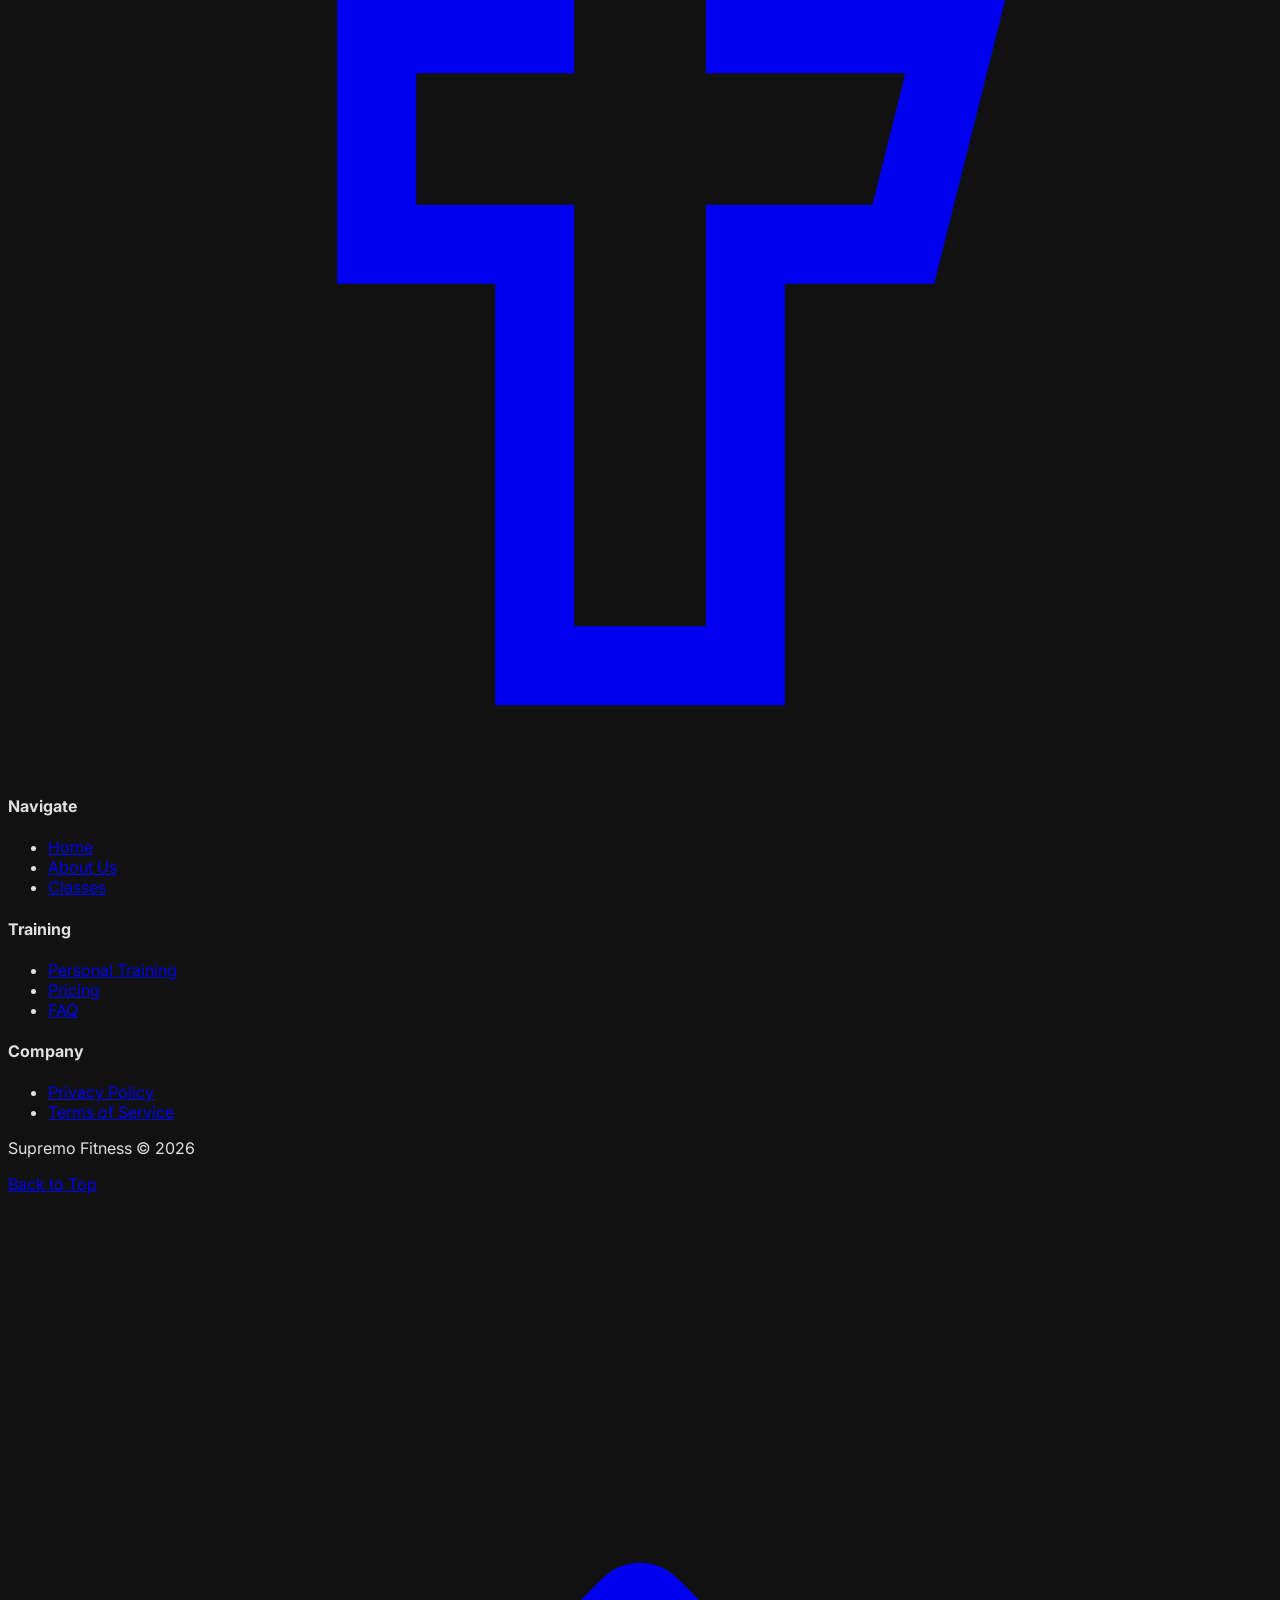
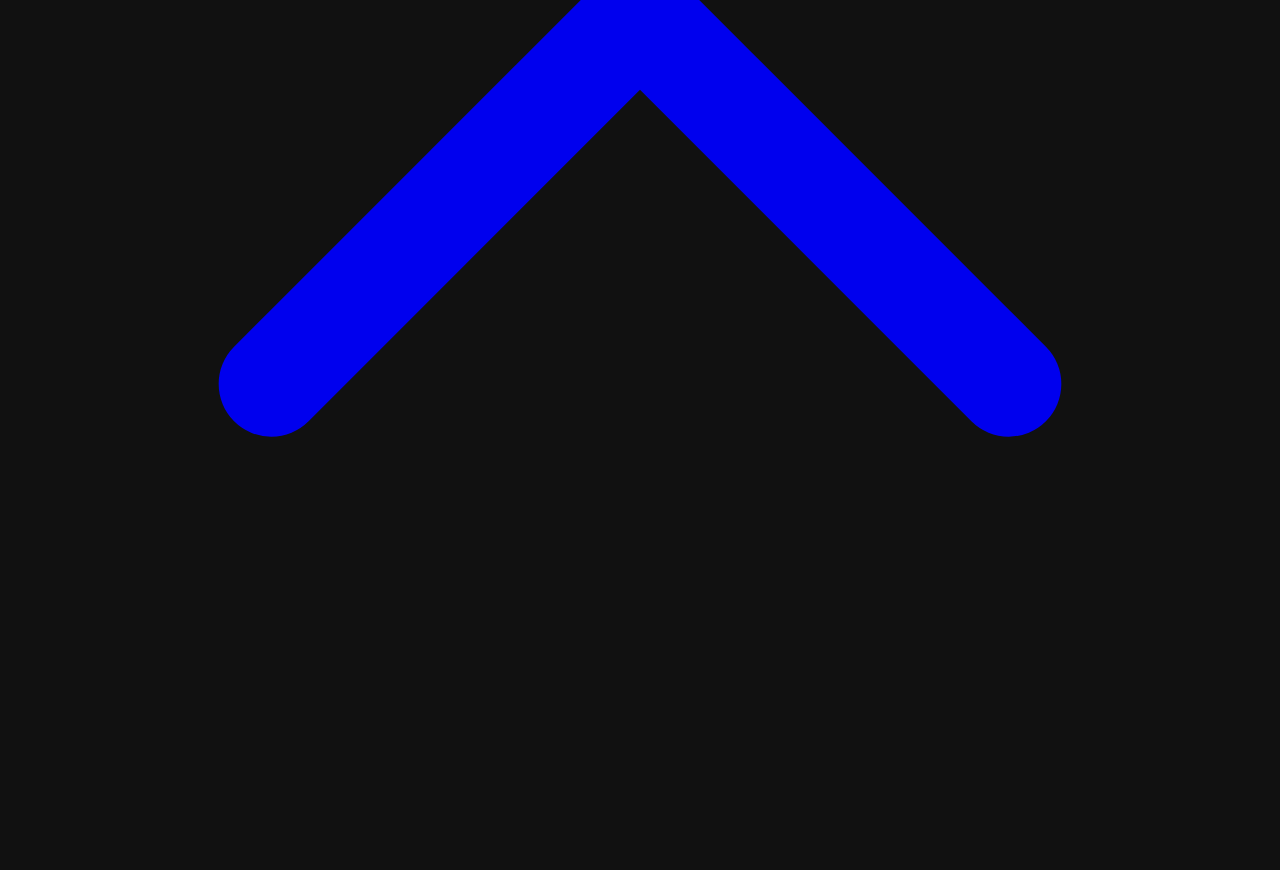
==== commit 7a6e2f9d: "update 2" ====
--- a/about.html
+++ b/about.html
@@ -41,15 +41,15 @@
         >
           <a
             href="index.html"
-            class="flex items-center gap-3 hover:text-gray-300 transition-colors z-50"
+            class="flex items-center gap-3 hover:text-gray-300 transition-colors z-50 drop-shadow-[0_2px_4px_rgba(0,0,0,0.8)]"
           >
             <img
               src="assets/Transparent logo.png"
               alt="Logo"
-              class="w-8 md:w-10 h-auto object-contain"
+              class="w-10 md:w-12 h-auto object-contain"
             />
             <span
-              class="font-kenyan text-2xl md:text-3xl tracking-widest uppercase whitespace-nowrap mt-1"
+              class="font-kenyan text-2xl md:text-3xl tracking-widest uppercase whitespace-nowrap mt-1[text-shadow:_0_2px_8px_rgb(0_0_0_/_1)]"
               >SUPREMO FITNESS</span
             >
           </a>
@@ -62,14 +62,14 @@
             >Classes</a
           >
           <a
+            href="pricing.html"
+            class="font-sans text-[15px] font-bold tracking-[0.1em] uppercase text-white hover:text-gray-300 transition-colors"
+            >Pricing</a
+          >
+          <a
             href="about.html"
             class="font-sans text-[15px] font-bold tracking-[0.1em] uppercase text-white hover:text-gray-300 transition-colors"
             >About Us</a
-          >
-          <a
-            href="index.html#pricing"
-            class="font-sans text-[15px] font-bold tracking-[0.1em] uppercase text-white hover:text-gray-300 transition-colors"
-            >Pricing</a
           >
         </nav>
 
@@ -107,14 +107,14 @@
             >Classes</a
           >
           <a
+            href="pricing.html"
+            class="font-sans text-sm font-bold tracking-[0.1em] uppercase text-white hover:text-gray-300 block w-full text-center transition-colors"
+            >Pricing</a
+          >
+          <a
             href="about.html"
             class="font-sans text-sm font-bold tracking-[0.1em] uppercase text-white hover:text-gray-300 block w-full text-center transition-colors"
             >About Us</a
-          >
-          <a
-            href="index.html#pricing"
-            class="font-sans text-sm font-bold tracking-[0.1em] uppercase text-white hover:text-gray-300 block w-full text-center transition-colors"
-            >Pricing</a
           >
 </div>
     </header>
@@ -437,30 +437,31 @@
           <div
             class="min-h-[500px] md:min-h-full flex flex-col justify-end items-center p-8 border-t lg:border-t-0 lg:border-l border-white/10"
           >
+            <!-- In-update ang mga FB links to high-quality Unsplash gym photos -->
             <div class="relative w-full h-[400px] md:h-full">
               <img
-                src="https://scontent.fmnl4-7.fna.fbcdn.net/v/t39.30808-6/472843648_578086461742486_9004889153487065646_n.jpg?_nc_cat=111&ccb=1-7&_nc_sid=7b2446&_nc_eui2=AeFJ008NDFneA1sKCOdMrgAzwkrkiTzIzPLCSuSJPMjM8hyfvaBUHMbuIb-ZTOsl4J7BeBMosLcwaHUi56q5LUOc&_nc_ohc=Kng7fOehkGAQ7kNvwHsGQL9&_nc_oc=AdqsZIgAHjbo0m3_Rqro8KYSZOHi_QkcGjn7WfrxGBA_ql9I7vWwCR7dRlMBkp71Ly0Sn_E7iPwL5G1ktexHpoC8&_nc_zt=23&_nc_ht=scontent.fmnl4-7.fna&_nc_gid=OJ-8oRrqULh5EKxwzSyHxg&_nc_ss=7a3a8&oh=00_Af17cQ3AkUczhDqmQQNzJWjUMfVFDugq8lpFy1kSd5NtNw&oe=69EE9211"
+                src="https://scontent.fmnl8-2.fna.fbcdn.net/v/t39.30808-6/480760072_611747201709745_7449096753890277522_n.jpg?_nc_cat=103&ccb=1-7&_nc_sid=7b2446&_nc_eui2=AeGw7e0NN4CJr9AaLo0iriwZZS8MJwq_0WRlLwwnCr_RZPyztxaFTcJ3ViSLyyYY5Jy47Rwa6cdPVbyBVjWVk5-r&_nc_ohc=wBW6x9qDVKcQ7kNvwEy8OpI&_nc_oc=AdoHjZlHBlNOuIiYF1k_pKTgofnFy7h9vPi9K5Yn2pqyVbTqC4nTPkDW1fbQ644hnuQ&_nc_zt=23&_nc_ht=scontent.fmnl8-2.fna&_nc_gid=j4Gz6OEoTnx2PhC4WyL1Zw&_nc_ss=7b2a8&oh=00_Af59B1HBfy3n0Qi5nLOZAAdbrpUoTkgdlTYnaYUAsJQJIw&oe=69FC9FDA"
                 alt="The gym interior 1"
                 class="gym-slide absolute inset-0 w-full h-full object-cover grayscale transition-opacity duration-500 opacity-100 z-10"
               />
               <img
-                src="https://scontent.fmnl4-7.fna.fbcdn.net/v/t39.30808-6/472584372_578086635075802_4781467958335800202_n.jpg?_nc_cat=108&ccb=1-7&_nc_sid=7b2446&_nc_eui2=AeG_P6Lvq0vjbQ6ssaC5WHOz3lkNe82Epm7eWQ17zYSmbjuUgJH8IohEpy397MM6qSa1mSLKeytb-9oKb-EtyqYx&_nc_ohc=IBtQTbyv3cEQ7kNvwFXkMhZ&_nc_oc=AdrmoIkC4vFYzp0FktLcGL88P8HqEtZgwlhFsfFv14e6FHYcpiHxuoA8QbqCrbYuMqN8uAn5H8Nok2r58QHeUmWj&_nc_zt=23&_nc_ht=scontent.fmnl4-7.fna&_nc_gid=wwabCLaFzVz49WzHiZbYBw&_nc_ss=7a3a8&oh=00_Af2IoEq9hglL3m7m8QBJNnySdevyU95QCPVdeXHh1J6YJA&oe=69EE9164"
+                src="https://scontent.fmnl8-3.fna.fbcdn.net/v/t39.30808-6/474778517_589189430632189_7280860189201729545_n.jpg?_nc_cat=105&ccb=1-7&_nc_sid=7b2446&_nc_eui2=AeF7KWQvxNLXEMvGOfB0hDxoaNHCkthpBglo0cKS2GkGCc0aIid8hX3qNZ79H1ouNF2O4BZ1X4wLlEt4R_W_7OoV&_nc_ohc=u8DXccyIN2AQ7kNvwFxe67Q&_nc_oc=Adq3sTjENRDvQAnVgL36b1gbFKkXqM0fSrCGDhnk1BpbTXBxrZd7ubaxaoJdiJxHov0&_nc_zt=23&_nc_ht=scontent.fmnl8-3.fna&_nc_gid=-rbtjvAVeEckIl0vmcH30g&_nc_ss=7b2a8&oh=00_Af6LU_0lViJ3PEDrGPlEhd1aZOMjHc6tR-GIPOAMFS4BEg&oe=69FCFCAB"
                 alt="The gym interior 2"
                 class="gym-slide absolute inset-0 w-full h-full object-cover grayscale transition-opacity duration-500 opacity-0 z-0"
               />
               <img
-                src="https://scontent.fmnl4-3.fna.fbcdn.net/v/t39.30808-6/472746006_578086645075801_6475208223073468535_n.jpg?_nc_cat=110&ccb=1-7&_nc_sid=7b2446&_nc_eui2=AeG-I8s5pnhwj3eDg4b9eG2I7XAWSbRKI0jtcBZJtEojSFPbpYHrXyJmwfN9A17ph2Os4QxLvBxvuskGK-ykFgMm&_nc_ohc=6jJ7eF77XvAQ7kNvwGnt1C-&_nc_oc=AdoOCQc2Mfgdh7lgTgqece6-bl4Smt85MKZYqBE69p_MB7oL1RdwoY4T6XTWt05-5dZkEBK2hjZuMCWuO2nlBUZL&_nc_zt=23&_nc_ht=scontent.fmnl4-3.fna&_nc_gid=xiO2UcugXB7tYhAwPKyssA&_nc_ss=7a3a8&oh=00_Af1pe0itgf1lEH-ebN-8HXc26Htih52fJizG_of1Pfq3cQ&oe=69EE6E41"
+                src="https://scontent.fmnl8-6.fna.fbcdn.net/v/t39.30808-6/480685730_610539368497195_6135276770563759482_n.jpg?_nc_cat=104&ccb=1-7&_nc_sid=7b2446&_nc_eui2=AeHkk24k8sTEP7VHgylUAOxPkCZEmtfl-qGQJkSa1-X6oUQVUc6tggZm89EIX37ZJF_h5ai1WDhQ1iEYQJQjEtJi&_nc_ohc=pdLk6-D0zRkQ7kNvwHzsPFf&_nc_oc=AdrU3XdgvCg283dtQyMhC3RSQZ8NKpneBd6_Jkvrzdt340CjqeWBXYf-GcLyC_ZQeQ8&_nc_zt=23&_nc_ht=scontent.fmnl8-6.fna&_nc_gid=YNlVRYtEZoX5MoozwSe1gQ&_nc_ss=7b2a8&oh=00_Af5Dl8AYeUHUz0PsrtednE61ZW1Q3ZFhXZ2PGy2IkD_1og&oe=69FCDBE5"
                 alt="The gym interior 3"
                 class="gym-slide absolute inset-0 w-full h-full object-cover grayscale transition-opacity duration-500 opacity-0 z-0"
               />
               <img
-                src="https://scontent.fmnl4-4.fna.fbcdn.net/v/t39.30808-6/472801429_578086755075790_267284576660515233_n.jpg?_nc_cat=100&ccb=1-7&_nc_sid=7b2446&_nc_eui2=AeHjcTl0Q4fyoCoB7BkWnJP5CY70NzCRiRIJjvQ3MJGJEojHowHfPBxrQqvVmEdSMXNocfGQRG61mWP5Ndl2VbcX&_nc_ohc=4mCI0uSIpdgQ7kNvwHdgw5I&_nc_oc=AdqDgUyCTXGmJ8VlemOlUWuYL6dg6h5hV37KU5-1aIMX-M0Bs3QziVK5BFAg4MDQT7uovBX9sYiX1oa4IYsWeCTl&_nc_zt=23&_nc_ht=scontent.fmnl4-4.fna&_nc_gid=x_hxdLDSdL_T9_ocNOlowA&_nc_ss=7a3a8&oh=00_Af0xpNUlt-HlNtWsSbOt9eTkWIDhQnqG_1nckXWopKDg8w&oe=69EE6975"
+                src="https://scontent.fmnl8-3.fna.fbcdn.net/v/t39.30808-6/474703547_589189187298880_5974736178935935150_n.jpg?_nc_cat=110&ccb=1-7&_nc_sid=7b2446&_nc_eui2=AeHT9xUv76Nr8nX2zR2Bi_BsP-FtnYwWkW0_4W2djBaRbWWsUEsHQT9sF1vWdW0MzD6SvtjKEDwJJDUalDwp9SCw&_nc_ohc=3mmZJO3BGMAQ7kNvwHMLxC3&_nc_oc=AdobConcrCUf6Zx7dvc6odrAOA_Zulw5-bdujfsCE-usmri8SYlvR5W8Kz1fNhst94c&_nc_zt=23&_nc_ht=scontent.fmnl8-3.fna&_nc_gid=DHStqHDBhGhp-_58Fm769g&_nc_ss=7b2a8&oh=00_Af4x4WJFJAxapU1SQZPRSWkQ7eEq3wtvhZnKVy2DiVr-mg&oe=69FCE863"
                 alt="The gym interior 4"
                 class="gym-slide absolute inset-0 w-full h-full object-cover grayscale transition-opacity duration-500 opacity-0 z-0"
               />
             </div>
 
-            <div class="dot-pager flex justify-center mt-6 gap-3">
+            <div class="dot-pager flex justify-center mt-6 gap-3 z-20">
               <button
                 type="button"
                 class="gym-dot active w-2.5 h-2.5 bg-white"
@@ -616,12 +617,12 @@
               </h4>
               <ul class="space-y-4 text-base">
                 <li>
-                  <a href="#" class="hover:text-gray-300 transition-colors"
+                  <a href="privacy.html" class="hover:text-gray-300 transition-colors"
                     >Privacy Policy</a
                   >
                 </li>
                 <li>
-                  <a href="#" class="hover:text-gray-300 transition-colors"
+                  <a href="terms.html" class="hover:text-gray-300 transition-colors"
                     >Terms of Service</a
                   >
                 </li>
@@ -636,7 +637,8 @@
           <p class="text-gray-500 text-sm">Supremo Fitness &copy; 2026</p>
           <a
             href="#navbar"
-            class="text-gray-400 hover:text-white transition-colors flex items-center gap-2 text-sm font-bold uppercase tracking-widest"
+            onclick="document.documentElement.scrollTop = 0; document.body.scrollTop = 0; window.scrollTo({top: 0, behavior: 'smooth'}); return false;"
+            class="text-gray-400 hover:text-white transition-colors flex items-center gap-2 text-sm font-bold uppercase tracking-widest cursor-pointer"
           >
             Back to Top
             <svg
